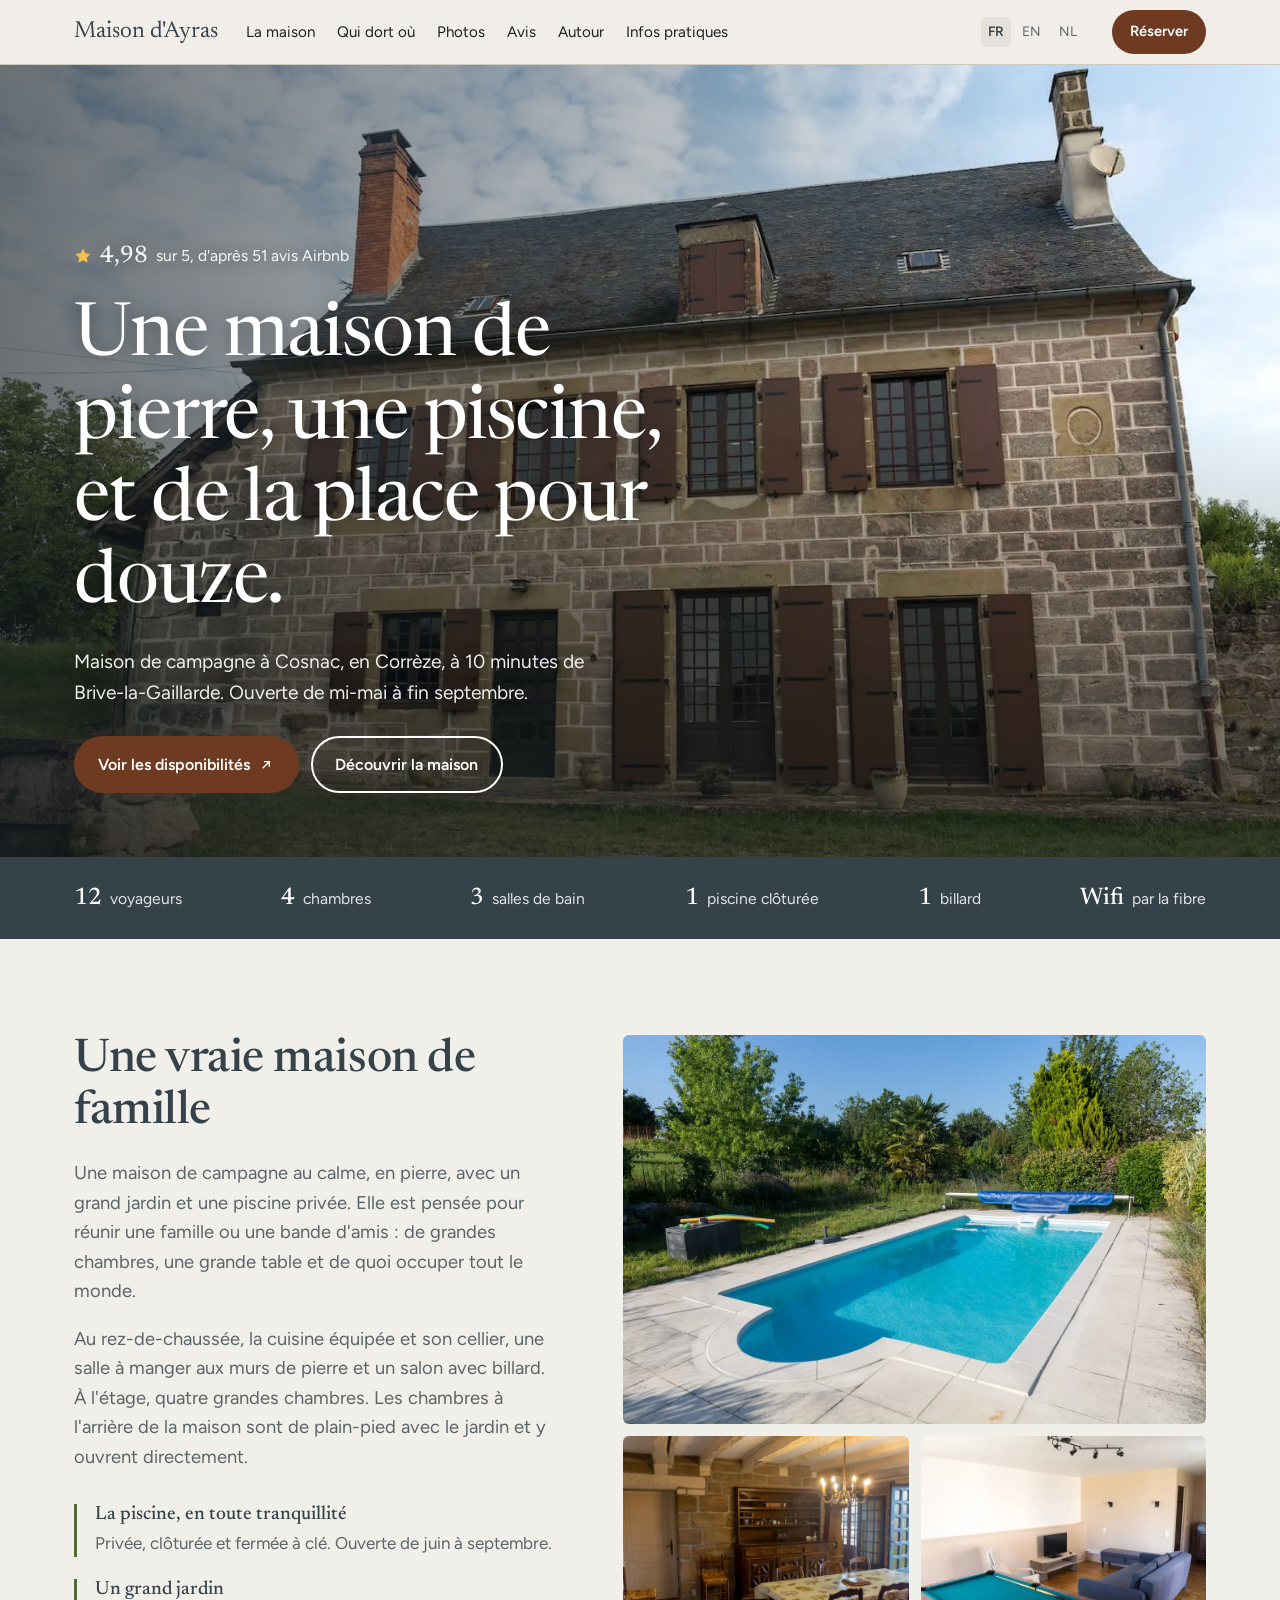
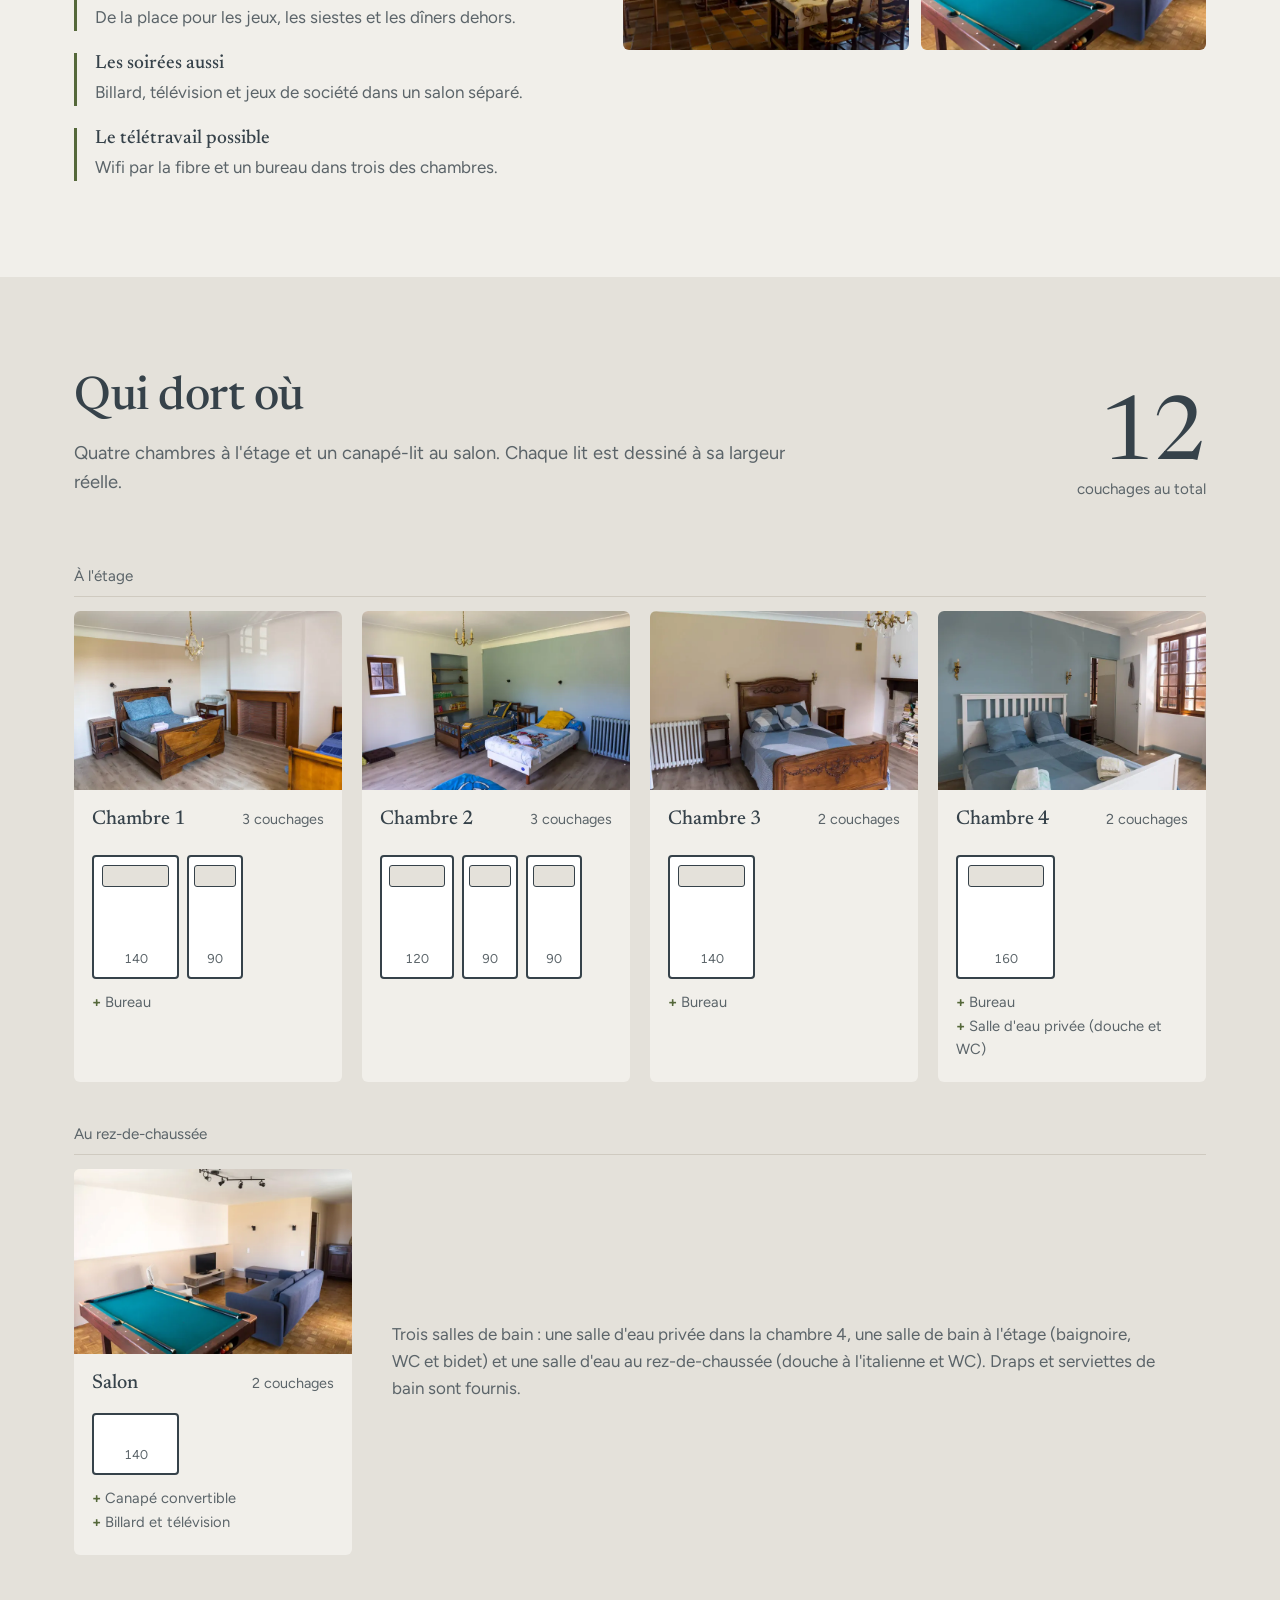
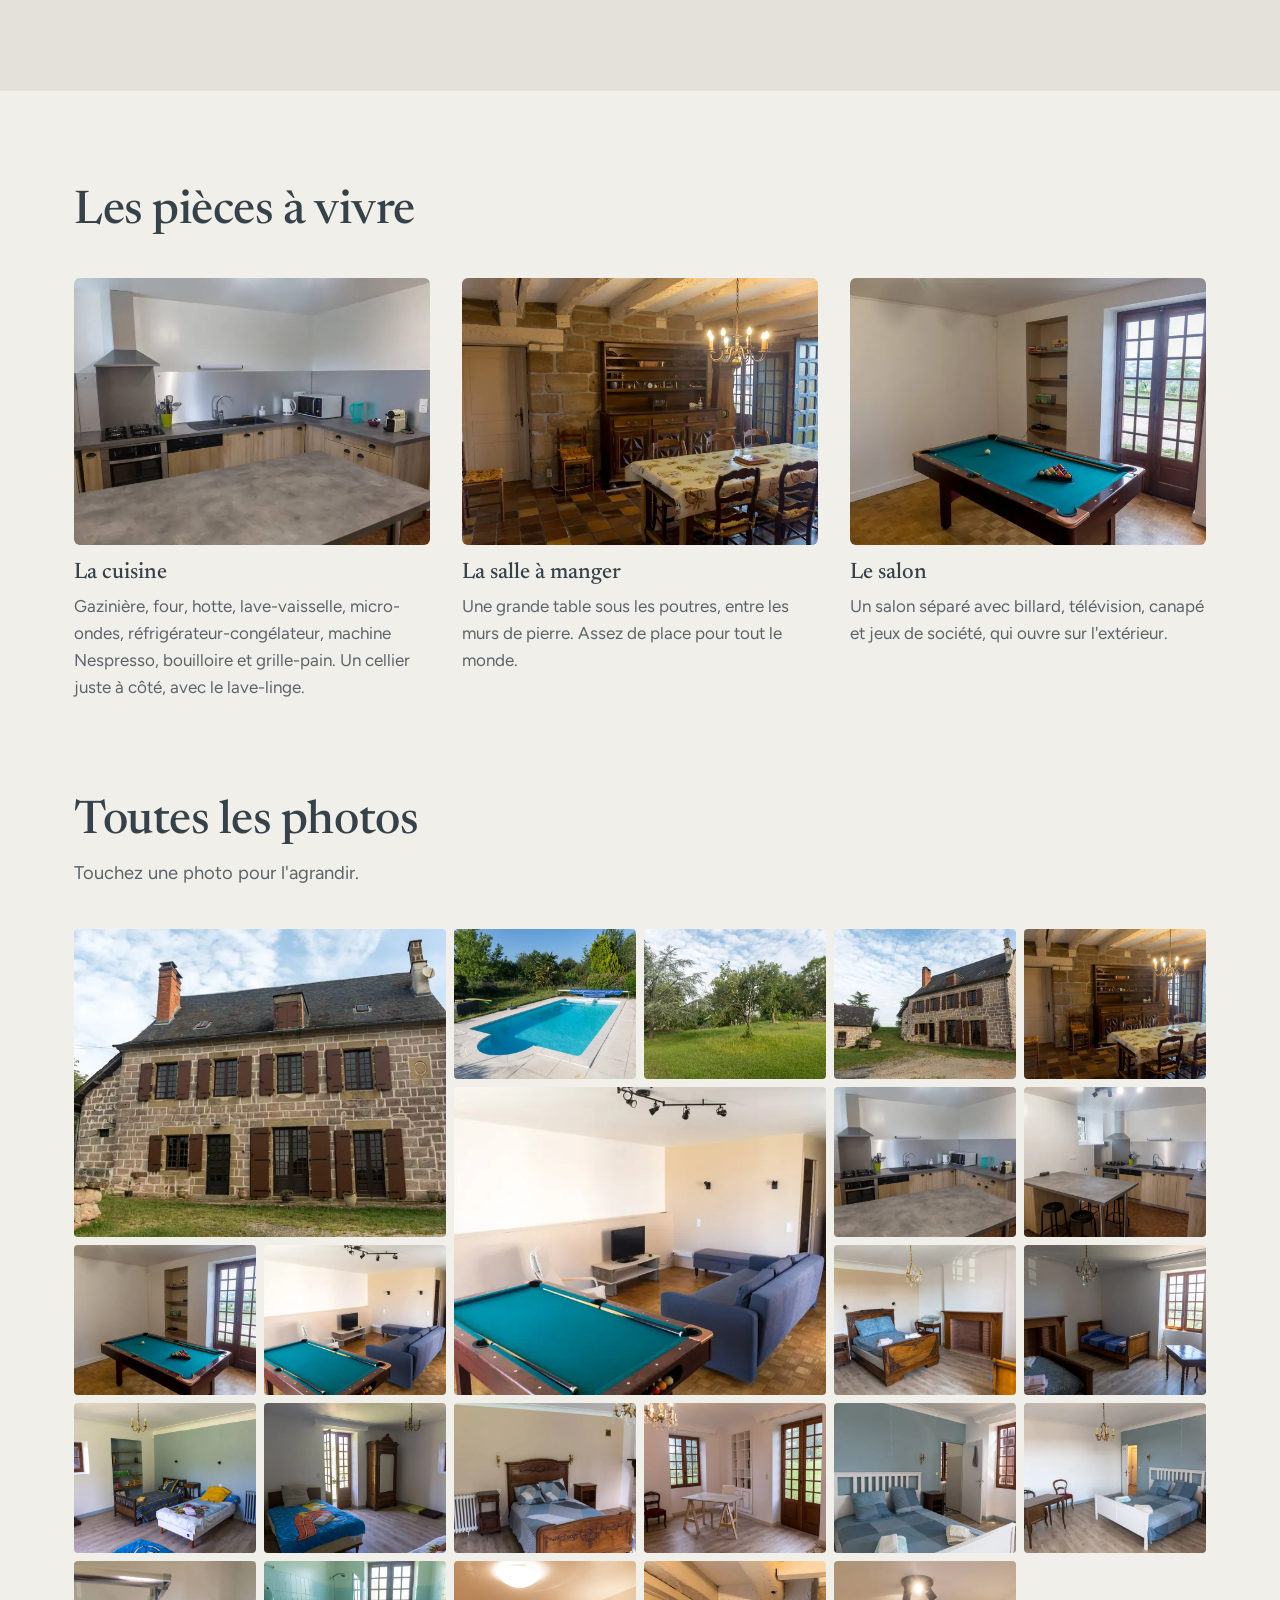
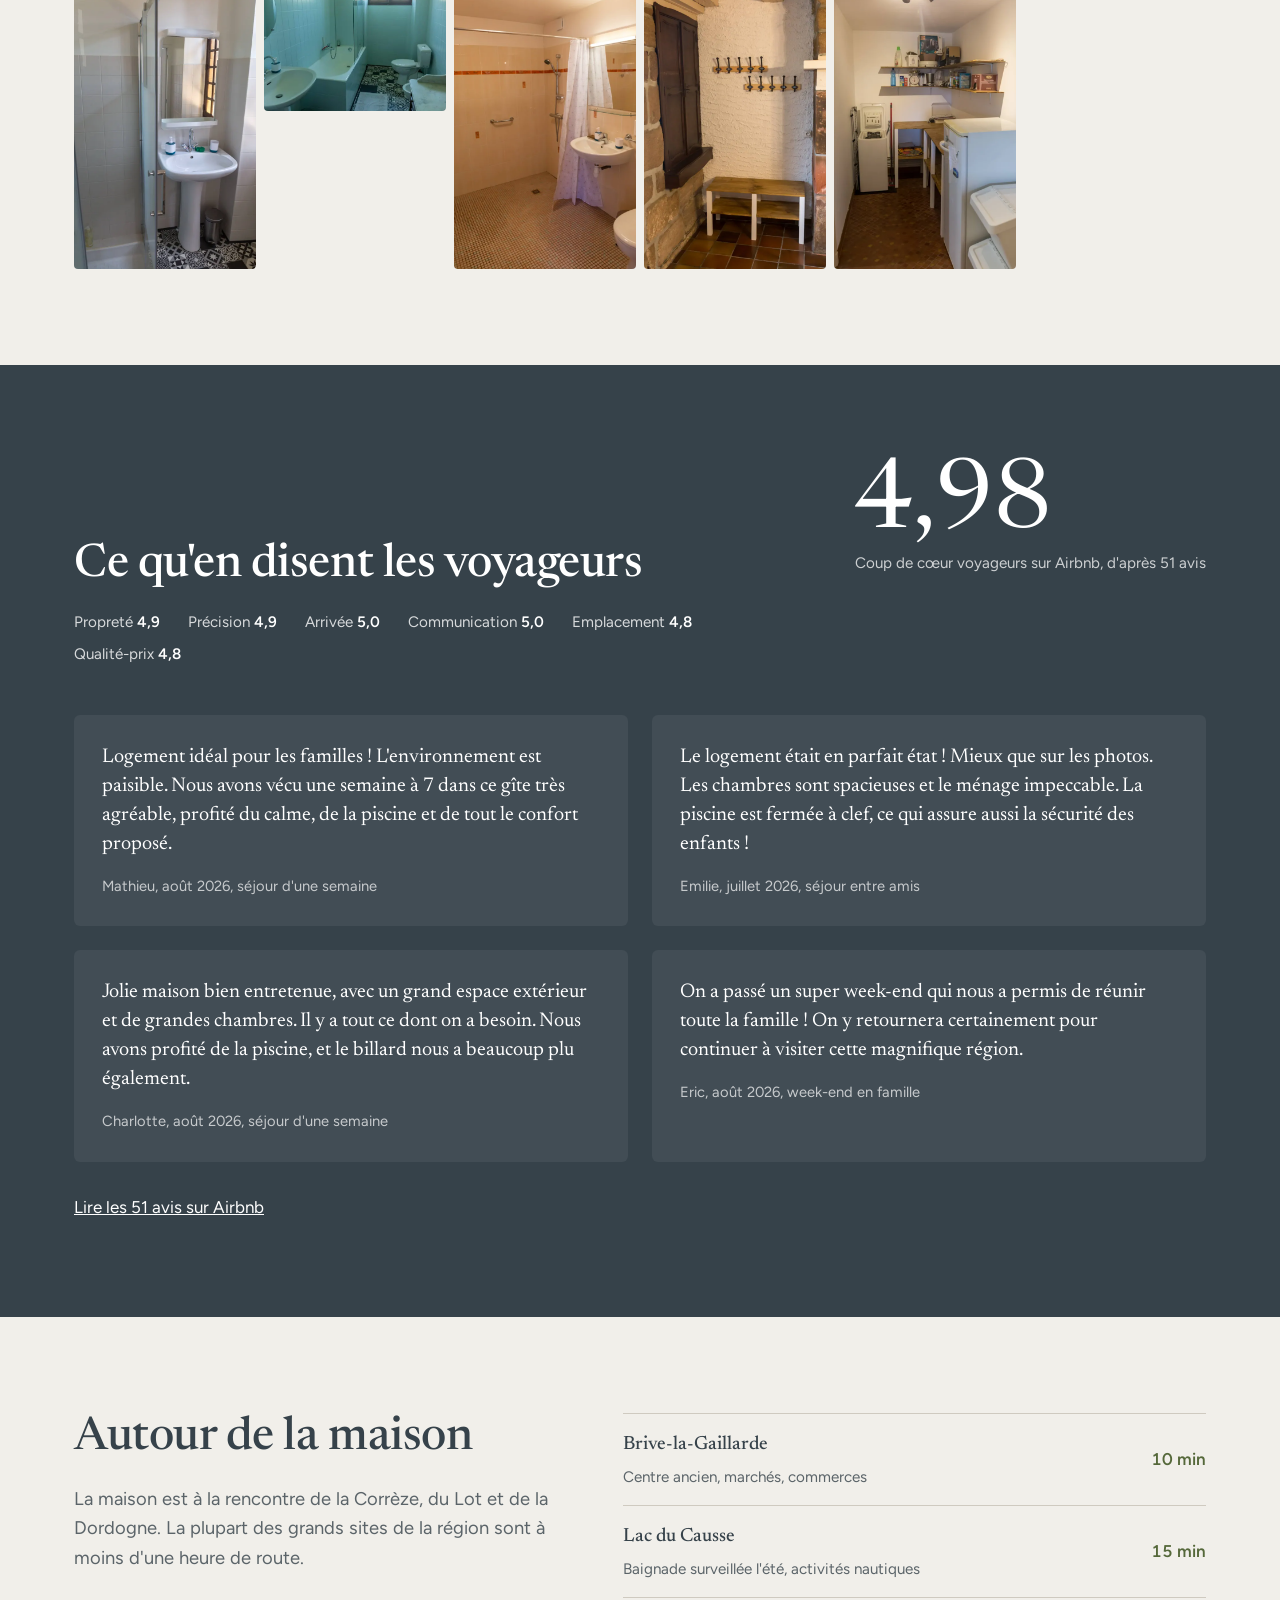
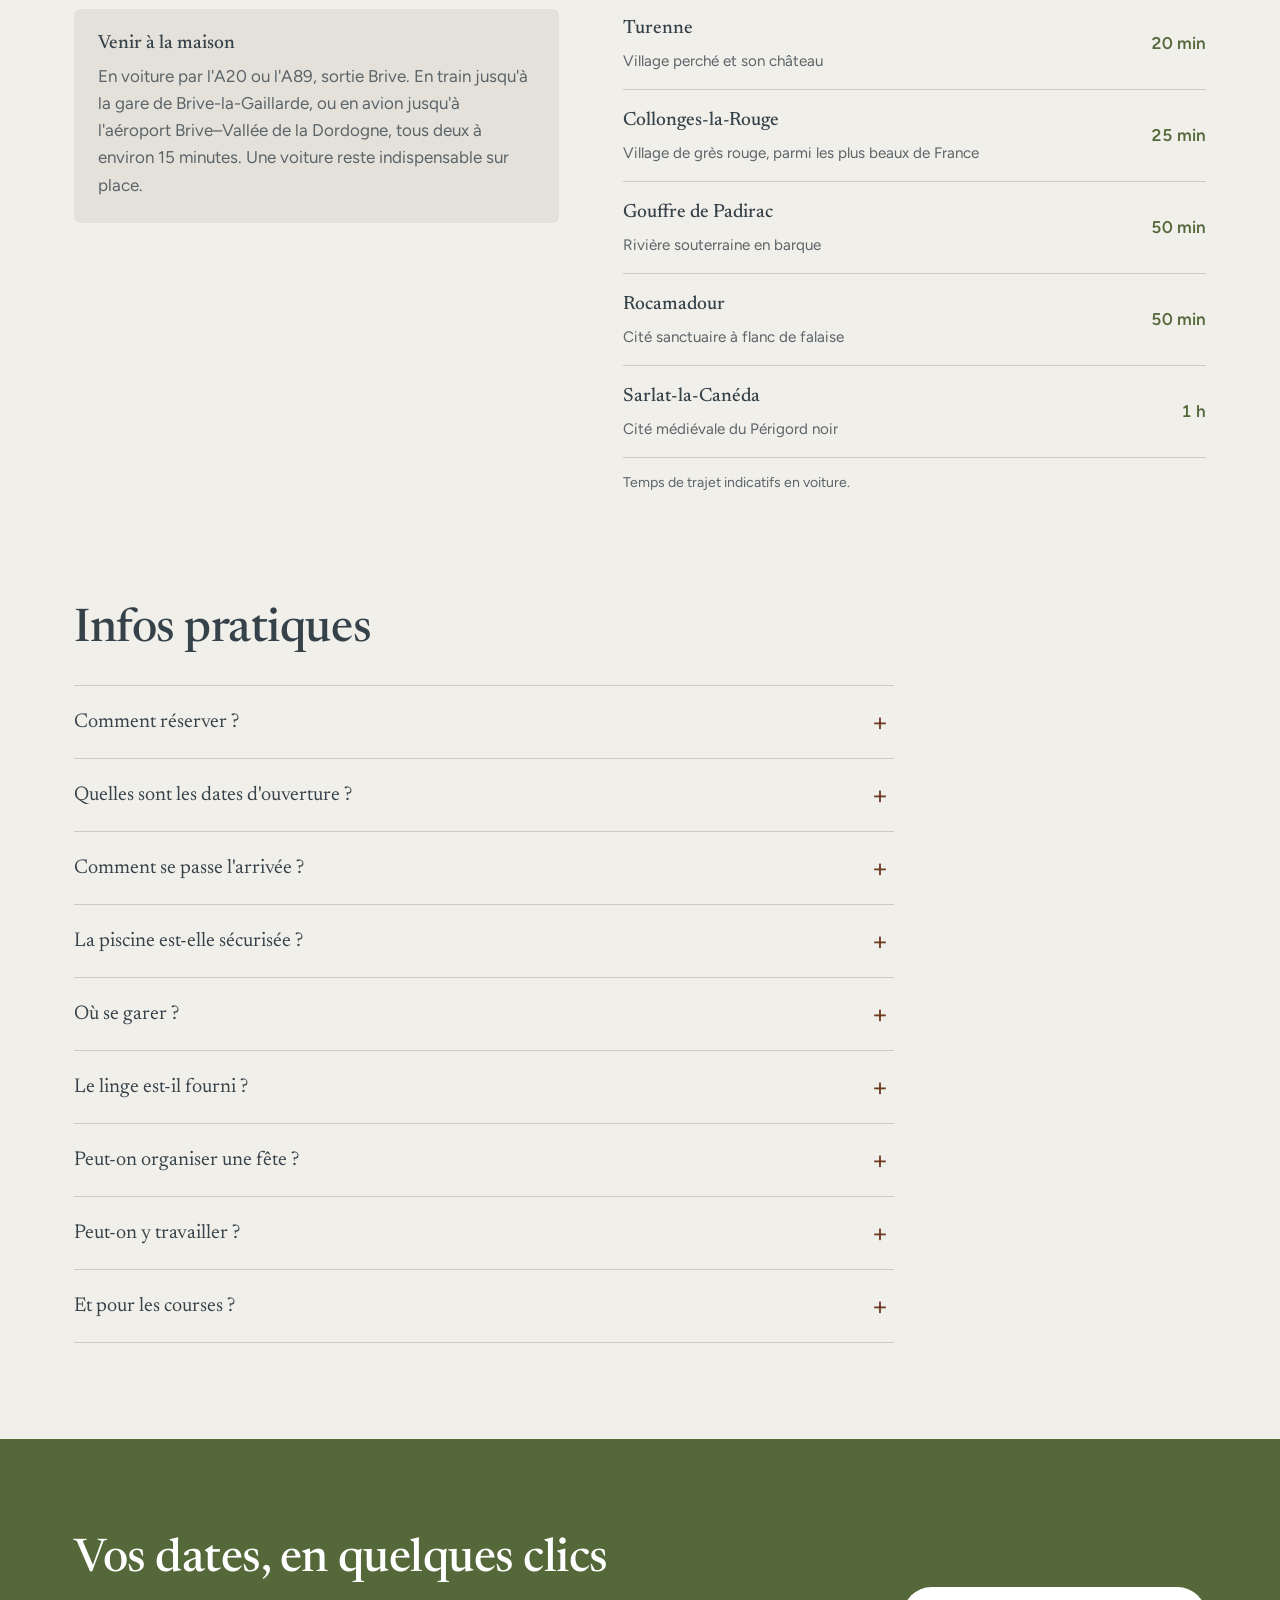
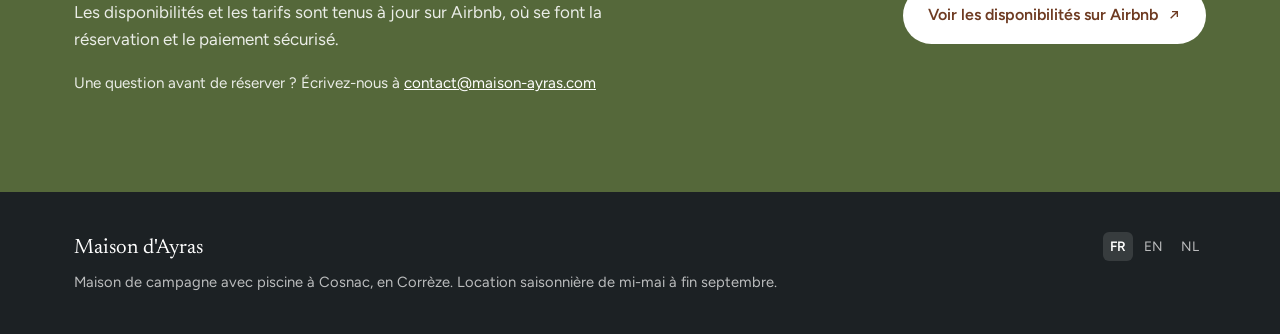
==== docs/index.html @ 105cd32a "Site vitrine Maison d'Ayras (FR/EN/NL), réservations via Airbnb Co-Authored-By: Claude Opus 5.5 <nor" ====
<!DOCTYPE html>
<html lang="fr">
<head>
<meta charset="utf-8">
<meta name="viewport" content="width=device-width,initial-scale=1">
<title>Maison d&#x27;Ayras · Maison de campagne avec piscine pour 12, près de Brive</title>
<meta name="description" content="Maison de pierre à Cosnac (Corrèze), à 10 minutes de Brive-la-Gaillarde : 4 chambres, 12 voyageurs, piscine clôturée, billard, grand jardin. Location de mi-mai à fin septembre.">
<link rel="canonical" href="https://www.maison-ayras.com/">
<link rel="alternate" hreflang="fr" href="https://www.maison-ayras.com/"><link rel="alternate" hreflang="en" href="https://www.maison-ayras.com/en/"><link rel="alternate" hreflang="nl" href="https://www.maison-ayras.com/nl/"><link rel="alternate" hreflang="x-default" href="https://www.maison-ayras.com/">
<meta property="og:type" content="website">
<meta property="og:locale" content="fr_FR">
<meta property="og:title" content="Maison d&#x27;Ayras · Maison de campagne avec piscine pour 12, près de Brive">
<meta property="og:description" content="Maison de pierre à Cosnac (Corrèze), à 10 minutes de Brive-la-Gaillarde : 4 chambres, 12 voyageurs, piscine clôturée, billard, grand jardin. Location de mi-mai à fin septembre.">
<meta property="og:image" content="https://www.maison-ayras.com/img/exterieur-1.webp">
<meta property="og:url" content="https://www.maison-ayras.com/">
<meta name="theme-color" content="#36424A">
<link rel="icon" href="data:image/svg+xml,%3Csvg xmlns='http://www.w3.org/2000/svg' viewBox='0 0 32 32'%3E%3Crect width='32' height='32' rx='6' fill='%2336424A'/%3E%3Ctext x='16' y='23' font-family='Georgia' font-size='20' fill='%23fff' text-anchor='middle'%3EA%3C/text%3E%3C/svg%3E">
<link rel="preconnect" href="https://fonts.googleapis.com"><link rel="preconnect" href="https://fonts.gstatic.com" crossorigin>
<link rel="stylesheet" href="https://fonts.googleapis.com/css2?family=Figtree:wght@400;500;600;700&family=Newsreader:opsz,wght@6..72,400;6..72,500&display=swap">
<link rel="stylesheet" href="css/style.css">
<link rel="preload" as="image" href="img/exterieur-1.webp">
<script type="application/ld+json">{"@context": "https://schema.org", "@type": "VacationRental", "name": "Maison d'Ayras", "description": "Maison de pierre à Cosnac (Corrèze), à 10 minutes de Brive-la-Gaillarde : 4 chambres, 12 voyageurs, piscine clôturée, billard, grand jardin. Location de mi-mai à fin septembre.", "url": "https://www.maison-ayras.com/", "image": "https://www.maison-ayras.com/img/exterieur-1.webp", "address": {"@type": "PostalAddress", "addressLocality": "Cosnac", "postalCode": "19360", "addressRegion": "Corrèze", "addressCountry": "FR"}, "containsPlace": {"@type": "Accommodation", "numberOfBedrooms": 4, "numberOfBathroomsTotal": 3, "occupancy": {"@type": "QuantitativeValue", "maxValue": 12}, "amenityFeature": [{"@type": "LocationFeatureSpecification", "name": "Pool", "value": true}, {"@type": "LocationFeatureSpecification", "name": "Wifi", "value": true}, {"@type": "LocationFeatureSpecification", "name": "Free parking", "value": true}, {"@type": "LocationFeatureSpecification", "name": "Garden", "value": true}]}}</script>
</head>
<body>
<header class="site-header">
  <div class="wrap">
    <a class="brand" href="#top">Maison d'Ayras</a>
    <nav class="nav" id="nav" aria-label="Menu"><a href="#maison">La maison</a><a href="#couchages">Qui dort où</a><a href="#photos">Photos</a><a href="#avis">Avis</a><a href="#autour">Autour</a><a href="#infos">Infos pratiques</a></nav>
    <div class="langs"><a href="" hreflang="fr" lang="fr" aria-current="page">FR</a><a href="en/" hreflang="en" lang="en">EN</a><a href="nl/" hreflang="nl" lang="nl">NL</a></div>
    <a class="btn btn-primary btn-small header-cta" href="https://www.airbnb.fr/rooms/51479937" rel="noopener" target="_blank">Réserver</a>
    <button class="menu-toggle" type="button" aria-controls="nav" aria-expanded="false" aria-label="Menu"><svg width="24" height="24" viewBox="0 0 24 24" fill="none" stroke="currentColor" stroke-width="2"><path d="M4 7h16M4 12h16M4 17h16"/></svg></button>
  </div>
</header>

<main id="top">
<section class="hero">
  <img src="img/exterieur-1.webp" alt="" fetchpriority="high">
  <div class="wrap">
    <p class="rating"><svg viewBox="0 0 24 24" aria-hidden="true"><path d="m12 2 3.1 6.3 6.9 1-5 4.9 1.2 6.8L12 17.8 5.8 21l1.2-6.8-5-4.9 6.9-1z"/></svg><strong>4,98</strong> sur 5, d&#x27;après 51 avis Airbnb</p>
    <h1>Une maison de pierre, une piscine, et de la place pour douze.</h1>
    <p class="hero-sub">Maison de campagne à Cosnac, en Corrèze, à 10 minutes de Brive-la-Gaillarde. Ouverte de mi-mai à fin septembre.</p>
    <div class="hero-actions">
      <a class="btn btn-primary" href="https://www.airbnb.fr/rooms/51479937" rel="noopener" target="_blank">Voir les disponibilités <svg viewBox="0 0 24 24" fill="none" stroke="currentColor" stroke-width="2" aria-hidden="true"><path d="M7 17 17 7M9 7h8v8"/></svg></a>
      <a class="btn btn-ghost" href="#maison">Découvrir la maison</a>
    </div>
  </div>
</section>

<div class="facts"><ul><li><b>12</b>voyageurs</li><li><b>4</b>chambres</li><li><b>3</b>salles de bain</li><li><b>1</b>piscine clôturée</li><li><b>1</b>billard</li><li><b>Wifi</b>par la fibre</li></ul></div>

<section class="section" id="maison">
  <div class="wrap house-grid">
    <div>
      <h2>Une vraie maison de famille</h2>
      <div class="lede" style="margin-top:20px"><p>Une maison de campagne au calme, en pierre, avec un grand jardin et une piscine privée. Elle est pensée pour réunir une famille ou une bande d&#x27;amis : de grandes chambres, une grande table et de quoi occuper tout le monde.</p><p>Au rez-de-chaussée, la cuisine équipée et son cellier, une salle à manger aux murs de pierre et un salon avec billard. À l&#x27;étage, quatre grandes chambres. Les chambres à l&#x27;arrière de la maison sont de plain-pied avec le jardin et y ouvrent directement.</p></div>
      <ul class="reasons"><li><h3>La piscine, en toute tranquillité</h3><p>Privée, clôturée et fermée à clé. Ouverte de juin à septembre.</p></li><li><h3>Un grand jardin</h3><p>De la place pour les jeux, les siestes et les dîners dehors.</p></li><li><h3>Les soirées aussi</h3><p>Billard, télévision et jeux de société dans un salon séparé.</p></li><li><h3>Le télétravail possible</h3><p>Wifi par la fibre et un bureau dans trois des chambres.</p></li></ul>
    </div>
    <div class="photos">
      <img src="img/piscine.webp" alt="La piscine clôturée et le jardin" loading="lazy" width="1600" height="1067">
      <img src="img/repas-1-s.webp" alt="La salle à manger aux murs de pierre" loading="lazy" width="720" height="480">
      <img src="img/salon-1-s.webp" alt="Le salon avec billard" loading="lazy" width="720" height="480">
    </div>
  </div>
</section>

<section class="section sleep" id="couchages">
  <div class="wrap">
    <div class="sleep-head">
      <div><h2>Qui dort où</h2><p class="lede" style="margin-top:14px">Quatre chambres à l&#x27;étage et un canapé-lit au salon. Chaque lit est dessiné à sa largeur réelle.</p></div>
      <p class="total"><span>12</span><small>couchages au total</small></p>
    </div>
    <div class="floor"><p class="floor-label">À l&#x27;étage</p><div class="rooms"><article class="room">
  <img src="img/ch1-1-s.webp" alt="Chambre 1" loading="lazy" width="720" height="480">
  <div class="room-body">
    <div class="room-title"><h3>Chambre 1</h3><span class="sleeps">3 couchages</span></div>
    <div class="beds"><div class="bed" style="width:87px" role="img" aria-label="lit 140"><span>140</span></div><div class="bed" style="width:56px" role="img" aria-label="lit 90"><span>90</span></div></div>
    <ul class='room-notes'><li>Bureau</li></ul>
  </div>
</article><article class="room">
  <img src="img/ch2-1-s.webp" alt="Chambre 2" loading="lazy" width="720" height="480">
  <div class="room-body">
    <div class="room-title"><h3>Chambre 2</h3><span class="sleeps">3 couchages</span></div>
    <div class="beds"><div class="bed" style="width:74px" role="img" aria-label="lit 120"><span>120</span></div><div class="bed" style="width:56px" role="img" aria-label="lit 90"><span>90</span></div><div class="bed" style="width:56px" role="img" aria-label="lit 90"><span>90</span></div></div>
    
  </div>
</article><article class="room">
  <img src="img/ch3-1-s.webp" alt="Chambre 3" loading="lazy" width="720" height="480">
  <div class="room-body">
    <div class="room-title"><h3>Chambre 3</h3><span class="sleeps">2 couchages</span></div>
    <div class="beds"><div class="bed" style="width:87px" role="img" aria-label="lit 140"><span>140</span></div></div>
    <ul class='room-notes'><li>Bureau</li></ul>
  </div>
</article><article class="room">
  <img src="img/ch4-1-s.webp" alt="Chambre 4" loading="lazy" width="720" height="480">
  <div class="room-body">
    <div class="room-title"><h3>Chambre 4</h3><span class="sleeps">2 couchages</span></div>
    <div class="beds"><div class="bed" style="width:99px" role="img" aria-label="lit 160"><span>160</span></div></div>
    <ul class='room-notes'><li>Bureau</li><li>Salle d&#x27;eau privée (douche et WC)</li></ul>
  </div>
</article></div></div>
    <div class="floor"><p class="floor-label">Au rez-de-chaussée</p><div class="rooms one"><article class="room">
  <img src="img/salon-1-s.webp" alt="Salon" loading="lazy" width="720" height="480">
  <div class="room-body">
    <div class="room-title"><h3>Salon</h3><span class="sleeps">2 couchages</span></div>
    <div class="beds"><div class="bed sofa" style="width:87px" role="img" aria-label="canapé 140"><span>140</span></div></div>
    <ul class='room-notes'><li>Canapé convertible</li><li>Billard et télévision</li></ul>
  </div>
</article><p class="bath-note">Trois salles de bain : une salle d&#x27;eau privée dans la chambre 4, une salle de bain à l&#x27;étage (baignoire, WC et bidet) et une salle d&#x27;eau au rez-de-chaussée (douche à l&#x27;italienne et WC). Draps et serviettes de bain sont fournis.</p></div></div>
  </div>
</section>

<section class="section">
  <div class="wrap">
    <h2>Les pièces à vivre</h2>
    <div class="living"><figure><img src="img/cuisine-1-s.webp" alt="La cuisine" loading="lazy" width="720" height="480"><h3>La cuisine</h3><p>Gazinière, four, hotte, lave-vaisselle, micro-ondes, réfrigérateur-congélateur, machine Nespresso, bouilloire et grille-pain. Un cellier juste à côté, avec le lave-linge.</p></figure><figure><img src="img/repas-1-s.webp" alt="La salle à manger" loading="lazy" width="720" height="480"><h3>La salle à manger</h3><p>Une grande table sous les poutres, entre les murs de pierre. Assez de place pour tout le monde.</p></figure><figure><img src="img/salon-2-s.webp" alt="Le salon" loading="lazy" width="720" height="480"><h3>Le salon</h3><p>Un salon séparé avec billard, télévision, canapé et jeux de société, qui ouvre sur l&#x27;extérieur.</p></figure></div>
  </div>
</section>

<section class="section" id="photos" style="padding-top:0">
  <div class="wrap">
    <h2>Toutes les photos</h2>
    <p class="lede" style="margin-top:10px">Touchez une photo pour l&#x27;agrandir.</p>
    <div class="gallery"><button type="button" class="wide" data-full="img/exterieur-1.webp" data-caption="La maison, côté cour"><img src="img/exterieur-1-s.webp" alt="La maison, côté cour" loading="lazy"></button><button type="button" class="" data-full="img/piscine.webp" data-caption="La piscine clôturée"><img src="img/piscine-s.webp" alt="La piscine clôturée" loading="lazy"></button><button type="button" class="" data-full="img/jardin.webp" data-caption="Le jardin"><img src="img/jardin-s.webp" alt="Le jardin" loading="lazy"></button><button type="button" class="" data-full="img/exterieur-2.webp" data-caption="La maison et la cour"><img src="img/exterieur-2-s.webp" alt="La maison et la cour" loading="lazy"></button><button type="button" class="" data-full="img/repas-1.webp" data-caption="La salle à manger"><img src="img/repas-1-s.webp" alt="La salle à manger" loading="lazy"></button><button type="button" class="wide" data-full="img/salon-1.webp" data-caption="Le salon et le billard"><img src="img/salon-1-s.webp" alt="Le salon et le billard" loading="lazy"></button><button type="button" class="" data-full="img/cuisine-1.webp" data-caption="La cuisine"><img src="img/cuisine-1-s.webp" alt="La cuisine" loading="lazy"></button><button type="button" class="" data-full="img/cuisine-2.webp" data-caption="La cuisine"><img src="img/cuisine-2-s.webp" alt="La cuisine" loading="lazy"></button><button type="button" class="" data-full="img/salon-2.webp" data-caption="Le salon"><img src="img/salon-2-s.webp" alt="Le salon" loading="lazy"></button><button type="button" class="" data-full="img/extra-1.webp" data-caption="Le salon"><img src="img/extra-1-s.webp" alt="Le salon" loading="lazy"></button><button type="button" class="" data-full="img/ch1-1.webp" data-caption="Chambre 1"><img src="img/ch1-1-s.webp" alt="Chambre 1" loading="lazy"></button><button type="button" class="" data-full="img/ch1-2.webp" data-caption="Chambre 1"><img src="img/ch1-2-s.webp" alt="Chambre 1" loading="lazy"></button><button type="button" class="" data-full="img/ch2-1.webp" data-caption="Chambre 2"><img src="img/ch2-1-s.webp" alt="Chambre 2" loading="lazy"></button><button type="button" class="" data-full="img/ch2-2.webp" data-caption="Chambre 2"><img src="img/ch2-2-s.webp" alt="Chambre 2" loading="lazy"></button><button type="button" class="" data-full="img/ch3-1.webp" data-caption="Chambre 3"><img src="img/ch3-1-s.webp" alt="Chambre 3" loading="lazy"></button><button type="button" class="" data-full="img/ch3-2.webp" data-caption="Chambre 3"><img src="img/ch3-2-s.webp" alt="Chambre 3" loading="lazy"></button><button type="button" class="" data-full="img/ch4-1.webp" data-caption="Chambre 4"><img src="img/ch4-1-s.webp" alt="Chambre 4" loading="lazy"></button><button type="button" class="" data-full="img/ch4-2.webp" data-caption="Chambre 4"><img src="img/ch4-2-s.webp" alt="Chambre 4" loading="lazy"></button><button type="button" class="tall" data-full="img/sdb-ch4.webp" data-caption="Salle d&#x27;eau de la chambre 4"><img src="img/sdb-ch4-s.webp" alt="Salle d&#x27;eau de la chambre 4" loading="lazy"></button><button type="button" class="" data-full="img/sdb-etage.webp" data-caption="Salle de bain de l&#x27;étage"><img src="img/sdb-etage-s.webp" alt="Salle de bain de l&#x27;étage" loading="lazy"></button><button type="button" class="tall" data-full="img/sdb-rdc.webp" data-caption="Salle d&#x27;eau du rez-de-chaussée"><img src="img/sdb-rdc-s.webp" alt="Salle d&#x27;eau du rez-de-chaussée" loading="lazy"></button><button type="button" class="tall" data-full="img/repas-2.webp" data-caption="L&#x27;entrée"><img src="img/repas-2-s.webp" alt="L&#x27;entrée" loading="lazy"></button><button type="button" class="tall" data-full="img/cellier.webp" data-caption="Le cellier"><img src="img/cellier-s.webp" alt="Le cellier" loading="lazy"></button></div>
  </div>
</section>

<section class="section reviews" id="avis">
  <div class="wrap">
    <div class="reviews-head">
      <div><h2>Ce qu&#x27;en disent les voyageurs</h2><ul class="scores"><li>Propreté <b>4,9</b></li><li>Précision <b>4,9</b></li><li>Arrivée <b>5,0</b></li><li>Communication <b>5,0</b></li><li>Emplacement <b>4,8</b></li><li>Qualité-prix <b>4,8</b></li></ul></div>
      <p class="score">4,98<small>Coup de cœur voyageurs sur Airbnb, d&#x27;après 51 avis</small></p>
    </div>
    <div class="quotes"><blockquote><p>Logement idéal pour les familles ! L&#x27;environnement est paisible. Nous avons vécu une semaine à 7 dans ce gîte très agréable, profité du calme, de la piscine et de tout le confort proposé.</p><footer>Mathieu, août 2026, séjour d&#x27;une semaine</footer></blockquote><blockquote><p>Le logement était en parfait état ! Mieux que sur les photos. Les chambres sont spacieuses et le ménage impeccable. La piscine est fermée à clef, ce qui assure aussi la sécurité des enfants !</p><footer>Emilie, juillet 2026, séjour entre amis</footer></blockquote><blockquote><p>Jolie maison bien entretenue, avec un grand espace extérieur et de grandes chambres. Il y a tout ce dont on a besoin. Nous avons profité de la piscine, et le billard nous a beaucoup plu également.</p><footer>Charlotte, août 2026, séjour d&#x27;une semaine</footer></blockquote><blockquote><p>On a passé un super week-end qui nous a permis de réunir toute la famille ! On y retournera certainement pour continuer à visiter cette magnifique région.</p><footer>Eric, août 2026, week-end en famille</footer></blockquote></div>
    <div class="more"><a href="https://www.airbnb.fr/rooms/51479937#reviews" rel="noopener" target="_blank">Lire les 51 avis sur Airbnb</a></div>
  </div>
</section>

<section class="section" id="autour">
  <div class="wrap around-grid">
    <div>
      <h2>Autour de la maison</h2>
      <p class="lede" style="margin-top:20px">La maison est à la rencontre de la Corrèze, du Lot et de la Dordogne. La plupart des grands sites de la région sont à moins d&#x27;une heure de route.</p>
      <div class="getting"><h3>Venir à la maison</h3><p>En voiture par l&#x27;A20 ou l&#x27;A89, sortie Brive. En train jusqu&#x27;à la gare de Brive-la-Gaillarde, ou en avion jusqu&#x27;à l&#x27;aéroport Brive–Vallée de la Dordogne, tous deux à environ 15 minutes. Une voiture reste indispensable sur place.</p></div>
    </div>
    <div><ul class="places"><li><b>Brive-la-Gaillarde</b><span>Centre ancien, marchés, commerces</span><time>10 min</time></li><li><b>Lac du Causse</b><span>Baignade surveillée l&#x27;été, activités nautiques</span><time>15 min</time></li><li><b>Turenne</b><span>Village perché et son château</span><time>20 min</time></li><li><b>Collonges-la-Rouge</b><span>Village de grès rouge, parmi les plus beaux de France</span><time>25 min</time></li><li><b>Gouffre de Padirac</b><span>Rivière souterraine en barque</span><time>50 min</time></li><li><b>Rocamadour</b><span>Cité sanctuaire à flanc de falaise</span><time>50 min</time></li><li><b>Sarlat-la-Canéda</b><span>Cité médiévale du Périgord noir</span><time>1 h</time></li></ul><p class="note">Temps de trajet indicatifs en voiture.</p></div>
  </div>
</section>

<section class="section" id="infos" style="padding-top:0">
  <div class="wrap">
    <h2 style="margin-bottom:28px">Infos pratiques</h2>
    <div class="faq"><details><summary>Comment réserver ?</summary><p>Les réservations, le paiement et les conditions d&#x27;annulation passent par Airbnb. Le bouton « Voir les disponibilités » vous y emmène directement, avec les tarifs à jour pour vos dates.</p></details><details><summary>Quelles sont les dates d&#x27;ouverture ?</summary><p>La maison se loue de mi-mai à fin septembre.</p></details><details><summary>Comment se passe l&#x27;arrivée ?</summary><p>Arrivée à partir de 17 h, en autonomie grâce à une boîte à clés sécurisée : vous arrivez à l&#x27;heure qui vous convient. Départ avant 10 h.</p></details><details><summary>La piscine est-elle sécurisée ?</summary><p>Oui. Elle est privée, entourée d&#x27;une clôture et fermée à clé. Elle est ouverte de juin à septembre : pour un séjour en mai, elle n&#x27;est pas encore en service.</p></details><details><summary>Où se garer ?</summary><p>Dans la grande cour devant la maison, où plusieurs voitures tiennent sans difficulté.</p></details><details><summary>Le linge est-il fourni ?</summary><p>Oui, les draps et les serviettes de bain sont inclus.</p></details><details><summary>Peut-on organiser une fête ?</summary><p>La maison accueille les séjours en famille ou entre amis, mais les soirées et les fêtes ne sont pas autorisées.</p></details><details><summary>Peut-on y travailler ?</summary><p>Oui : le wifi passe par la fibre, et trois chambres ont un bureau.</p></details><details><summary>Et pour les courses ?</summary><p>Les supermarchés de Brive sont à une dizaine de minutes en voiture.</p></details></div>
  </div>
</section>

<section class="section book">
  <div class="wrap">
    <div>
      <h2>Vos dates, en quelques clics</h2>
      <p>Les disponibilités et les tarifs sont tenus à jour sur Airbnb, où se font la réservation et le paiement sécurisé.</p>
      <p class="contact">Une question avant de réserver ? Écrivez-nous à <a href="mailto:contact@maison-ayras.com">contact@maison-ayras.com</a></p>
    </div>
    <a class="btn btn-primary" href="https://www.airbnb.fr/rooms/51479937" rel="noopener" target="_blank">Voir les disponibilités sur Airbnb <svg viewBox="0 0 24 24" fill="none" stroke="currentColor" stroke-width="2" aria-hidden="true"><path d="M7 17 17 7M9 7h8v8"/></svg></a>
  </div>
</section>
</main>

<footer class="site-footer">
  <div class="wrap">
    <div><span class="brand">Maison d'Ayras</span>Maison de campagne avec piscine à Cosnac, en Corrèze. Location saisonnière de mi-mai à fin septembre.</div>
    <div class="langs"><a href="" hreflang="fr" lang="fr" aria-current="page">FR</a><a href="en/" hreflang="en" lang="en">EN</a><a href="nl/" hreflang="nl" lang="nl">NL</a></div>
  </div>
</footer>

<div class="mobile-cta"><a class="btn btn-primary" href="https://www.airbnb.fr/rooms/51479937" rel="noopener" target="_blank">Voir les disponibilités <svg viewBox="0 0 24 24" fill="none" stroke="currentColor" stroke-width="2" aria-hidden="true"><path d="M7 17 17 7M9 7h8v8"/></svg></a></div>

<dialog class="lightbox" aria-label="Toutes les photos">
  <figure><img src="" alt=""><figcaption></figcaption></figure>
  <button type="button" class="lb-btn lb-close" aria-label="Fermer">&times;</button>
  <button type="button" class="lb-btn lb-prev" aria-label="Photo précédente">&#8249;</button>
  <button type="button" class="lb-btn lb-next" aria-label="Photo suivante">&#8250;</button>
</dialog>
<script src="js/main.js" defer></script>
</body>
</html>
---- docs/css/style.css ----
:root{
  --ardoise:#36424A;
  --volet:#6E3B22;
  --volet-dark:#58301B;
  --pierre:#E4E1DA;
  --pierre-light:#F1EFEA;
  --pre:#55683A;
  --piscine:#2E8FB0;
  --encre:#1C2124;
  --muted:#5B6469;
  --line:#CFCAC0;
  --serif:"Newsreader",Georgia,serif;
  --sans:"Figtree",system-ui,-apple-system,"Segoe UI",sans-serif;
  --wrap:1180px;
}
*{box-sizing:border-box}
html{scroll-behavior:smooth;scroll-padding-top:72px}
@media (prefers-reduced-motion:reduce){html{scroll-behavior:auto}*{transition:none!important;animation:none!important}}
body{margin:0;font-family:var(--sans);font-size:17px;line-height:1.6;color:var(--encre);background:var(--pierre-light);-webkit-font-smoothing:antialiased}
img{display:block;max-width:100%;height:auto}
a{color:var(--volet)}
a:focus-visible,button:focus-visible,summary:focus-visible{outline:3px solid var(--piscine);outline-offset:3px;border-radius:4px}
h1,h2,h3{font-family:var(--serif);font-weight:500;line-height:1.12;margin:0;color:var(--ardoise)}
h2{font-size:clamp(2rem,4vw,2.9rem);letter-spacing:-.01em}
h3{font-size:1.4rem}
p{margin:0 0 1em}
.wrap{max-width:var(--wrap);margin:0 auto;padding:0 24px}
.section{padding:96px 0}
.lede{font-size:1.15rem;color:var(--muted);max-width:60ch}

/* Buttons */
.btn{display:inline-flex;align-items:center;gap:.5em;padding:.85em 1.4em;border-radius:999px;font-weight:600;font-size:1rem;text-decoration:none;border:2px solid transparent;cursor:pointer;transition:background .15s,color .15s}
.btn-primary{background:var(--volet);color:#fff}
.btn-primary:hover{background:var(--volet-dark)}
.btn-ghost{border-color:currentColor;color:#fff}
.btn-ghost:hover{background:rgba(255,255,255,.12)}
.btn-small{padding:.55em 1.1em;font-size:.92rem}
.btn svg{width:1em;height:1em}

/* Header */
.site-header{position:sticky;top:0;z-index:20;background:rgba(241,239,234,.94);backdrop-filter:blur(8px);border-bottom:1px solid var(--line)}
.site-header .wrap{display:flex;align-items:center;gap:28px;height:64px}
.brand{font-family:var(--serif);font-size:1.45rem;color:var(--ardoise);text-decoration:none;white-space:nowrap}
.nav{display:flex;gap:22px;margin-right:auto}
.nav a{color:var(--encre);text-decoration:none;font-size:.95rem}
.nav a:hover{color:var(--volet)}
.langs{display:flex;gap:4px}
.langs a{font-size:.85rem;text-decoration:none;color:var(--muted);padding:4px 7px;border-radius:6px}
.langs a[aria-current]{color:var(--ardoise);background:var(--pierre);font-weight:600}
.menu-toggle{display:none;background:none;border:0;padding:8px;margin-left:auto;cursor:pointer;color:var(--ardoise)}
@media (max-width:980px){
  .nav{display:none;position:absolute;top:64px;left:0;right:0;background:var(--pierre-light);flex-direction:column;gap:0;padding:8px 24px 16px;border-bottom:1px solid var(--line)}
  .nav.open{display:flex}
  .nav a{padding:12px 0;border-bottom:1px solid var(--line)}
  .menu-toggle{display:block}
  .header-cta{display:none}
}

/* Hero */
.hero{position:relative;min-height:min(88vh,820px);display:flex;align-items:flex-end;color:#fff;overflow:hidden}
.hero img{position:absolute;inset:0;width:100%;height:100%;object-fit:cover;object-position:center 40%}
.hero::after{content:"";position:absolute;inset:0;background:linear-gradient(90deg,rgba(20,26,30,.62) 0%,rgba(20,26,30,.25) 55%,rgba(20,26,30,0) 80%),linear-gradient(180deg,rgba(20,26,30,0) 45%,rgba(20,26,30,.6) 100%)}
.hero h1,.hero-sub,.rating{text-shadow:0 1px 18px rgba(0,0,0,.35)}
.hero .wrap{position:relative;z-index:1;padding-bottom:64px;width:100%}
.hero h1{color:#fff;font-size:clamp(2.4rem,6vw,4.6rem);max-width:15ch;letter-spacing:-.015em;font-weight:400}
.hero-sub{font-size:1.2rem;max-width:46ch;margin:20px 0 28px;color:rgba(255,255,255,.92)}
.hero-actions{display:flex;flex-wrap:wrap;gap:12px;align-items:center}
.rating{display:inline-flex;align-items:center;gap:8px;margin-bottom:22px;font-size:.98rem;color:rgba(255,255,255,.95)}
.rating strong{font-family:var(--serif);font-size:1.5rem;font-weight:500}
.rating svg{width:18px;height:18px;fill:#F2C14E}

/* Facts */
.facts{background:var(--ardoise);color:#fff}
.facts ul{list-style:none;margin:0;padding:22px 24px;display:flex;flex-wrap:wrap;justify-content:space-between;gap:14px 28px;max-width:var(--wrap);margin:0 auto}
.facts li{display:flex;align-items:baseline;gap:8px;font-size:.98rem;color:rgba(255,255,255,.85)}
.facts b{font-family:var(--serif);font-weight:500;font-size:1.5rem;color:#fff}

/* House */
.house-grid{display:grid;grid-template-columns:5fr 6fr;gap:64px;align-items:start}
.house-grid .photos{display:grid;grid-template-columns:1fr 1fr;gap:12px}
.house-grid .photos img{border-radius:6px;aspect-ratio:4/3;object-fit:cover;width:100%}
.house-grid .photos img:first-child{grid-column:1/-1;aspect-ratio:3/2}
.reasons{list-style:none;padding:0;margin:32px 0 0;display:grid;gap:22px}
.reasons li{padding-left:18px;border-left:3px solid var(--pre)}
.reasons h3{font-size:1.2rem;margin-bottom:4px}
.reasons p{margin:0;color:var(--muted)}
@media (max-width:860px){.house-grid{grid-template-columns:1fr;gap:40px}}

/* Sleeping plan */
.sleep{background:var(--pierre)}
.sleep-head{display:flex;justify-content:space-between;align-items:end;gap:32px;flex-wrap:wrap;margin-bottom:48px}
.total{font-family:var(--serif);color:var(--ardoise);text-align:right;line-height:1}
.total span{display:block;font-size:5.5rem}
.total small{font-family:var(--sans);font-size:.95rem;color:var(--muted)}
.floor{margin-bottom:40px}
.floor-label{font-size:.95rem;color:var(--muted);margin:0 0 14px;padding-bottom:8px;border-bottom:1px solid var(--line)}
.rooms{display:grid;grid-template-columns:repeat(4,1fr);gap:20px}
.rooms.one{grid-template-columns:1fr 3fr;align-items:center}
.rooms.one .bath-note{margin:0 0 0 20px}
.room{background:var(--pierre-light);border-radius:6px;overflow:hidden;display:flex;flex-direction:column}
.room>img{aspect-ratio:3/2;object-fit:cover;width:100%}
.room-body{padding:18px 18px 20px;display:flex;flex-direction:column;gap:12px;flex:1}
.room-title{display:flex;justify-content:space-between;align-items:baseline}
.room-title h3{font-size:1.25rem}
.sleeps{font-size:.9rem;color:var(--muted);white-space:nowrap}
.beds{display:flex;align-items:flex-end;gap:8px;min-height:136px;padding:6px 0 0}
.bed{position:relative;height:124px;border:2px solid var(--ardoise);border-radius:4px;background:#fff;flex:none}
.bed::before{content:"";position:absolute;left:10%;right:10%;top:8px;height:20px;border-radius:3px;background:var(--pierre);border:1.5px solid var(--ardoise)}
.bed span{position:absolute;bottom:8px;left:0;right:0;text-align:center;font-size:.8rem;color:var(--muted);font-variant-numeric:tabular-nums}
.bed.sofa{height:62px}
.bed.sofa::before{display:none}
.scale-note{font-size:.88rem;color:var(--muted);margin:-28px 0 32px}
.room-notes{list-style:none;padding:0;margin:0;font-size:.92rem;color:var(--muted)}
.room-notes li::before{content:"+ ";color:var(--pre);font-weight:700}
.bath-note{margin-top:8px;color:var(--muted);max-width:70ch}
@media (max-width:1040px){.rooms{grid-template-columns:repeat(2,1fr)}.rooms.one{grid-template-columns:1fr 1fr}}
@media (max-width:640px){.rooms.one{grid-template-columns:1fr}.rooms.one .bath-note{margin:4px 0 0}}
@media (max-width:560px){.rooms,.rooms.one{grid-template-columns:1fr}.total span{font-size:4rem}.total{text-align:left}}

/* Living */
.living{display:grid;grid-template-columns:repeat(3,1fr);gap:32px;margin-top:40px}
.living figure{margin:0}
.living img{border-radius:6px;aspect-ratio:4/3;object-fit:cover;width:100%;margin-bottom:16px}
.living h3{margin-bottom:6px}
.living p{color:var(--muted);margin:0}
@media (max-width:860px){.living{grid-template-columns:1fr}}

/* Gallery */
.gallery{display:grid;grid-auto-flow:dense;grid-template-columns:repeat(6,1fr);grid-auto-rows:150px;gap:8px;margin-top:40px}
.gallery button{padding:0;border:0;background:none;cursor:zoom-in;border-radius:4px;overflow:hidden}
.gallery img{width:100%;height:100%;object-fit:cover;transition:transform .3s}
.gallery button:hover img{transform:scale(1.03)}
.gallery .wide{grid-column:span 2;grid-row:span 2}
.gallery .tall{grid-row:span 2}
@media (max-width:860px){.gallery{grid-template-columns:repeat(3,1fr);grid-auto-rows:120px}}
@media (max-width:520px){.gallery{grid-template-columns:repeat(2,1fr)}.gallery .wide{grid-column:span 2}}
.lightbox{border:0;padding:0;background:rgba(15,19,21,.94);max-width:100vw;max-height:100vh;width:100vw;height:100vh;color:#fff}
.lightbox::backdrop{background:rgba(15,19,21,.94)}
.lightbox figure{margin:0;height:100%;display:flex;flex-direction:column;align-items:center;justify-content:center;padding:56px 72px 24px}
.lightbox img{max-height:calc(100vh - 130px);max-width:100%;object-fit:contain}
.lightbox figcaption{margin-top:14px;font-size:.95rem;color:rgba(255,255,255,.8);text-align:center}
.lb-btn{position:absolute;background:rgba(255,255,255,.12);border:0;color:#fff;width:48px;height:48px;border-radius:50%;font-size:1.5rem;cursor:pointer;display:grid;place-items:center}
.lb-btn:hover{background:rgba(255,255,255,.25)}
.lb-close{top:14px;right:14px}
.lb-prev{left:14px;top:50%;transform:translateY(-50%)}
.lb-next{right:14px;top:50%;transform:translateY(-50%)}
@media (max-width:600px){.lightbox figure{padding:64px 12px 24px}.lb-prev,.lb-next{top:auto;bottom:18px;transform:none}}

/* Reviews */
.reviews{background:var(--ardoise);color:#fff}
.reviews h2{color:#fff}
.reviews-head{display:grid;grid-template-columns:1fr auto;gap:40px;align-items:end;margin-bottom:48px}
.score{font-family:var(--serif);font-size:6rem;line-height:.9}
.score small{display:block;font-family:var(--sans);font-size:.95rem;color:rgba(255,255,255,.75);margin-top:10px}
.scores{display:flex;flex-wrap:wrap;gap:8px 28px;margin:18px 0 0;padding:0;list-style:none;font-size:.95rem;color:rgba(255,255,255,.8)}
.scores b{color:#fff;font-weight:600}
.quotes{display:grid;grid-template-columns:repeat(2,1fr);gap:24px}
.quotes blockquote{margin:0;padding:28px;background:rgba(255,255,255,.06);border-radius:6px}
.quotes p{font-family:var(--serif);font-size:1.25rem;line-height:1.45;margin:0 0 16px}
.quotes footer{font-size:.92rem;color:rgba(255,255,255,.7)}
.reviews .more{margin-top:32px;display:flex;gap:16px;align-items:center;flex-wrap:wrap}
.reviews .more a{color:#fff}
.translated{font-size:.85rem;color:rgba(255,255,255,.6)}
@media (max-width:760px){.quotes{grid-template-columns:1fr}.reviews-head{grid-template-columns:1fr}}

/* Around */
.around-grid{display:grid;grid-template-columns:5fr 6fr;gap:64px}
.places{list-style:none;padding:0;margin:0}
.places li{display:grid;grid-template-columns:1fr auto;gap:4px 16px;padding:16px 0;border-bottom:1px solid var(--line)}
.places li:first-child{border-top:1px solid var(--line)}
.places b{font-family:var(--serif);font-weight:500;font-size:1.2rem;color:var(--ardoise)}
.places span{color:var(--muted);font-size:.95rem;grid-column:1}
.places time{grid-row:1/3;grid-column:2;align-self:center;font-variant-numeric:tabular-nums;color:var(--pre);font-weight:600;white-space:nowrap}
.note{font-size:.88rem;color:var(--muted);margin-top:14px}
.getting{margin-top:36px;padding:24px;background:var(--pierre);border-radius:6px}
.getting h3{font-size:1.2rem;margin-bottom:8px}
.getting p{margin:0;color:var(--muted)}
@media (max-width:860px){.around-grid{grid-template-columns:1fr;gap:40px}}

/* FAQ */
.faq{max-width:820px}
.faq details{border-bottom:1px solid var(--line)}
.faq details:first-of-type{border-top:1px solid var(--line)}
.faq summary{list-style:none;cursor:pointer;padding:20px 40px 20px 0;font-family:var(--serif);font-size:1.25rem;color:var(--ardoise);position:relative}
.faq summary::-webkit-details-marker{display:none}
.faq summary::after{content:"+";position:absolute;right:6px;top:16px;font-family:var(--sans);font-size:1.6rem;color:var(--volet);transition:transform .2s}
.faq details[open] summary::after{transform:rotate(45deg)}
.faq details p{color:var(--muted);margin:0 0 20px;max-width:65ch}

/* Final CTA */
.book{background:var(--pre);color:#fff;text-align:left}
.book .wrap{display:grid;grid-template-columns:1fr auto;gap:32px;align-items:center}
.book h2{color:#fff}
.book p{color:rgba(255,255,255,.88);margin:12px 0 0;max-width:56ch}
.book .btn-primary{background:#fff;color:var(--volet)}
.book .btn-primary:hover{background:var(--pierre)}
.book .contact{font-size:.95rem;margin-top:18px}
.book .contact a{color:#fff}
@media (max-width:760px){.book .wrap{grid-template-columns:1fr}}

/* Footer */
.site-footer{background:var(--encre);color:rgba(255,255,255,.7);font-size:.92rem;padding:40px 0}
.site-footer .wrap{display:flex;justify-content:space-between;gap:24px;flex-wrap:wrap}
.site-footer a{color:rgba(255,255,255,.85)}
.site-footer .langs{align-self:flex-start}
.site-footer .langs a{color:rgba(255,255,255,.7)}
.site-footer .langs a[aria-current]{background:rgba(255,255,255,.12);color:#fff}
.site-footer .brand{color:#fff;font-size:1.3rem;display:block;margin-bottom:6px}

/* Mobile sticky CTA */
.mobile-cta{display:none}
@media (max-width:760px){
  .mobile-cta{display:block;position:fixed;left:12px;right:12px;bottom:12px;z-index:30}
  .mobile-cta .btn{width:100%;justify-content:center;box-shadow:0 6px 20px rgba(0,0,0,.25)}
  body{padding-bottom:76px}
  .section{padding:72px 0}
}
.room:has(.sofa) .beds{min-height:0}
.rooms.one{align-items:start}
.rooms.one .bath-note{align-self:center}
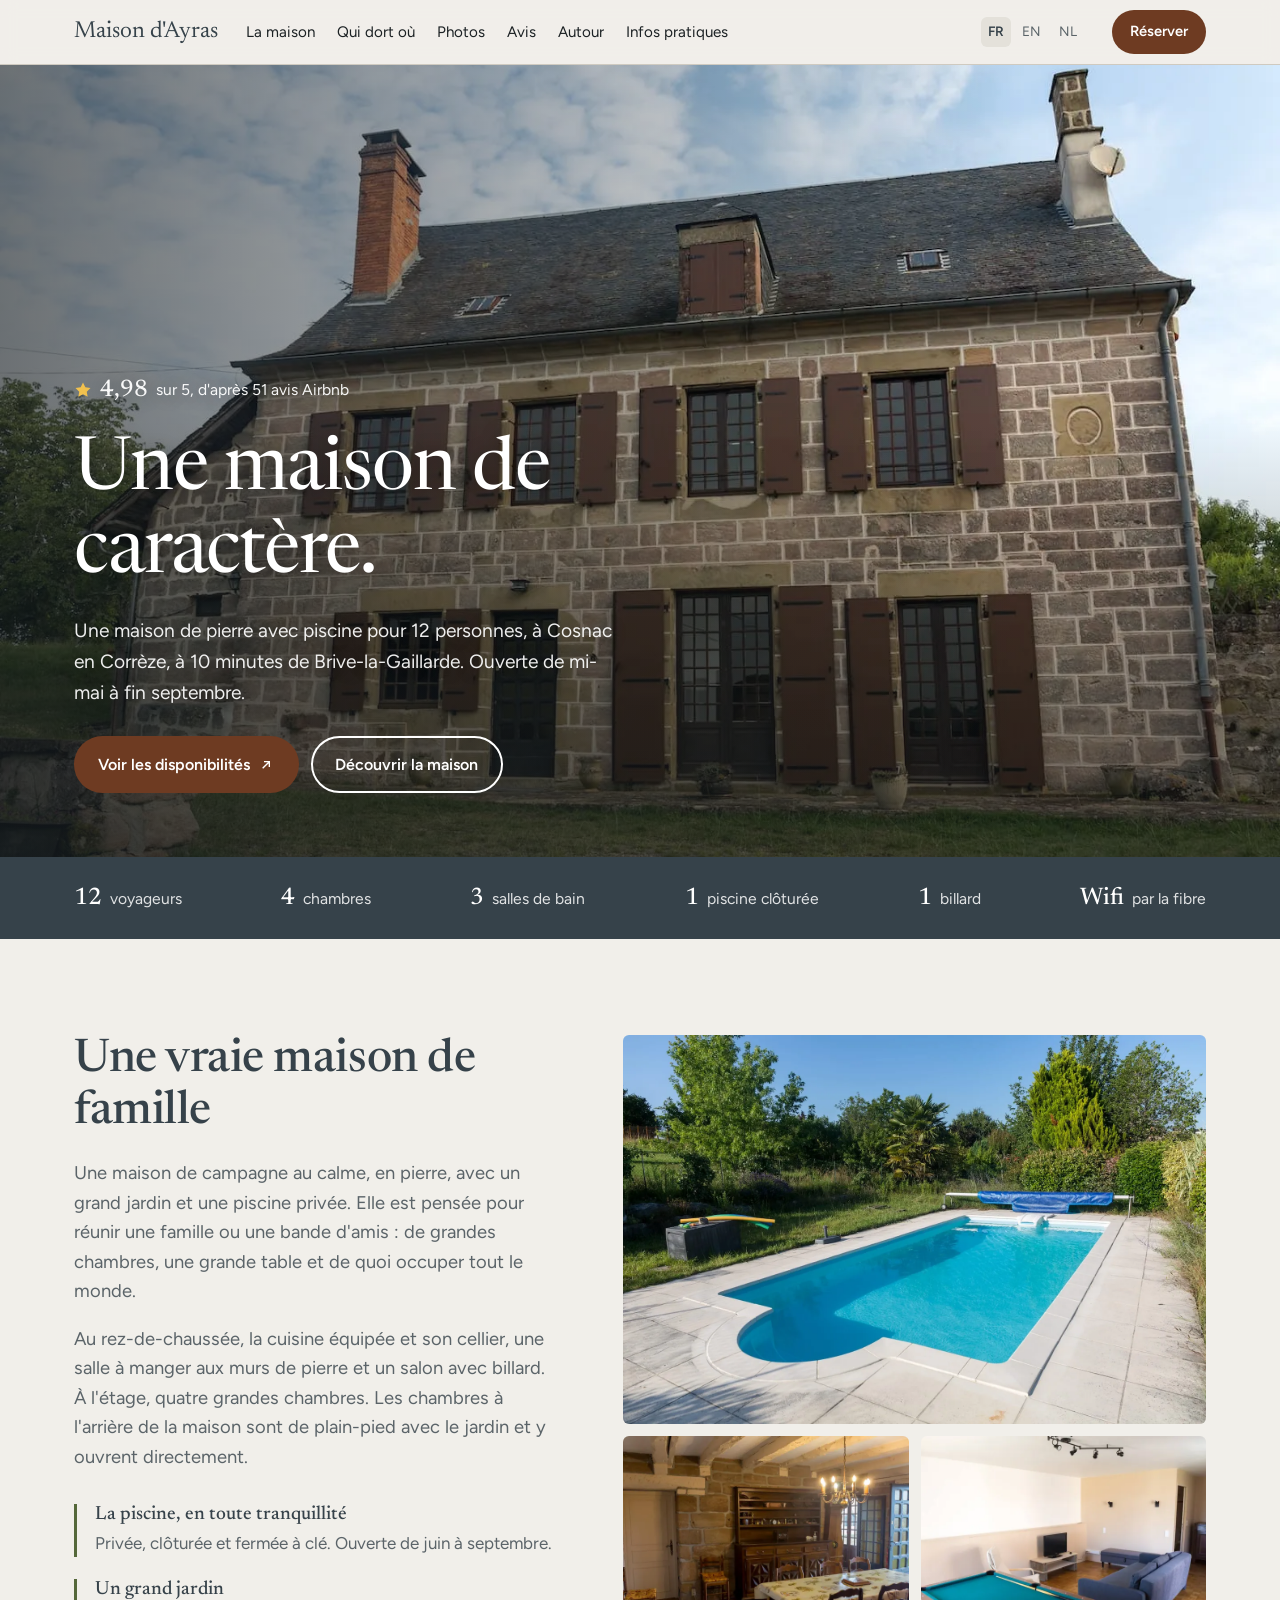
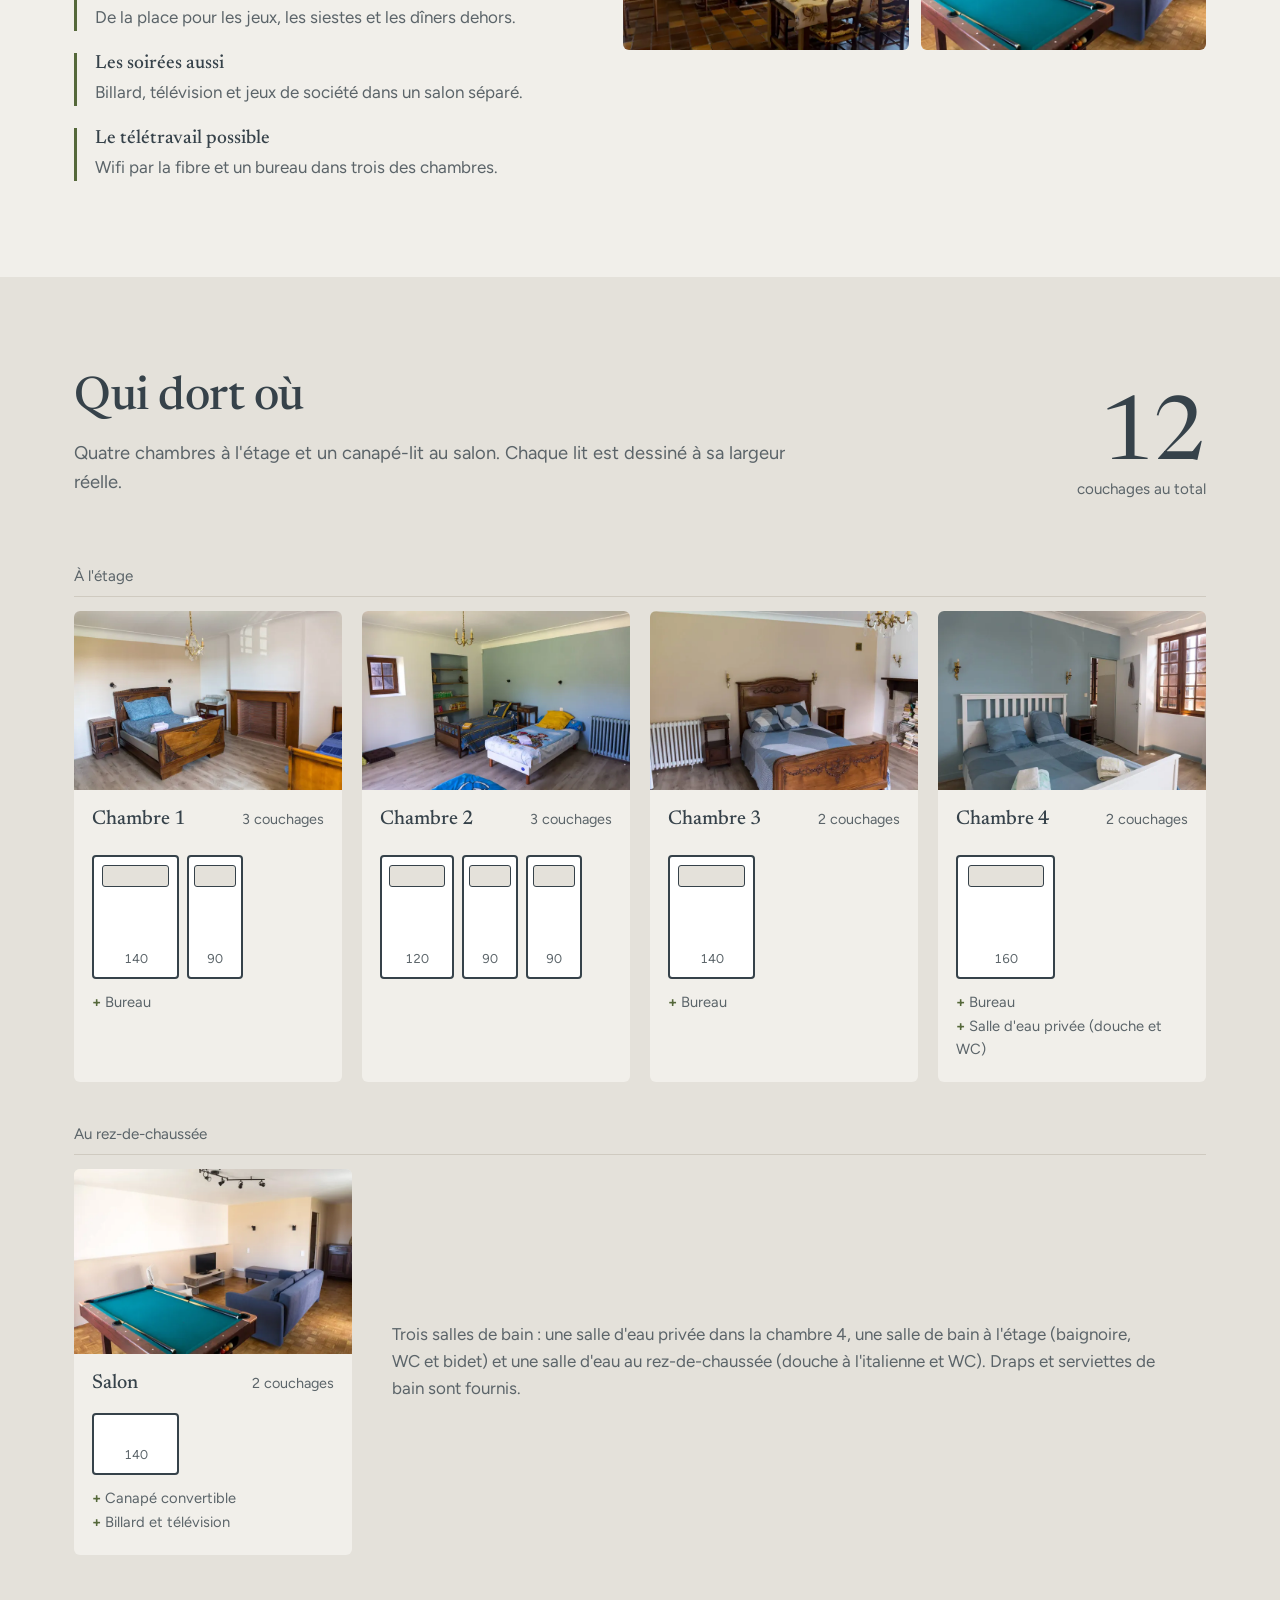
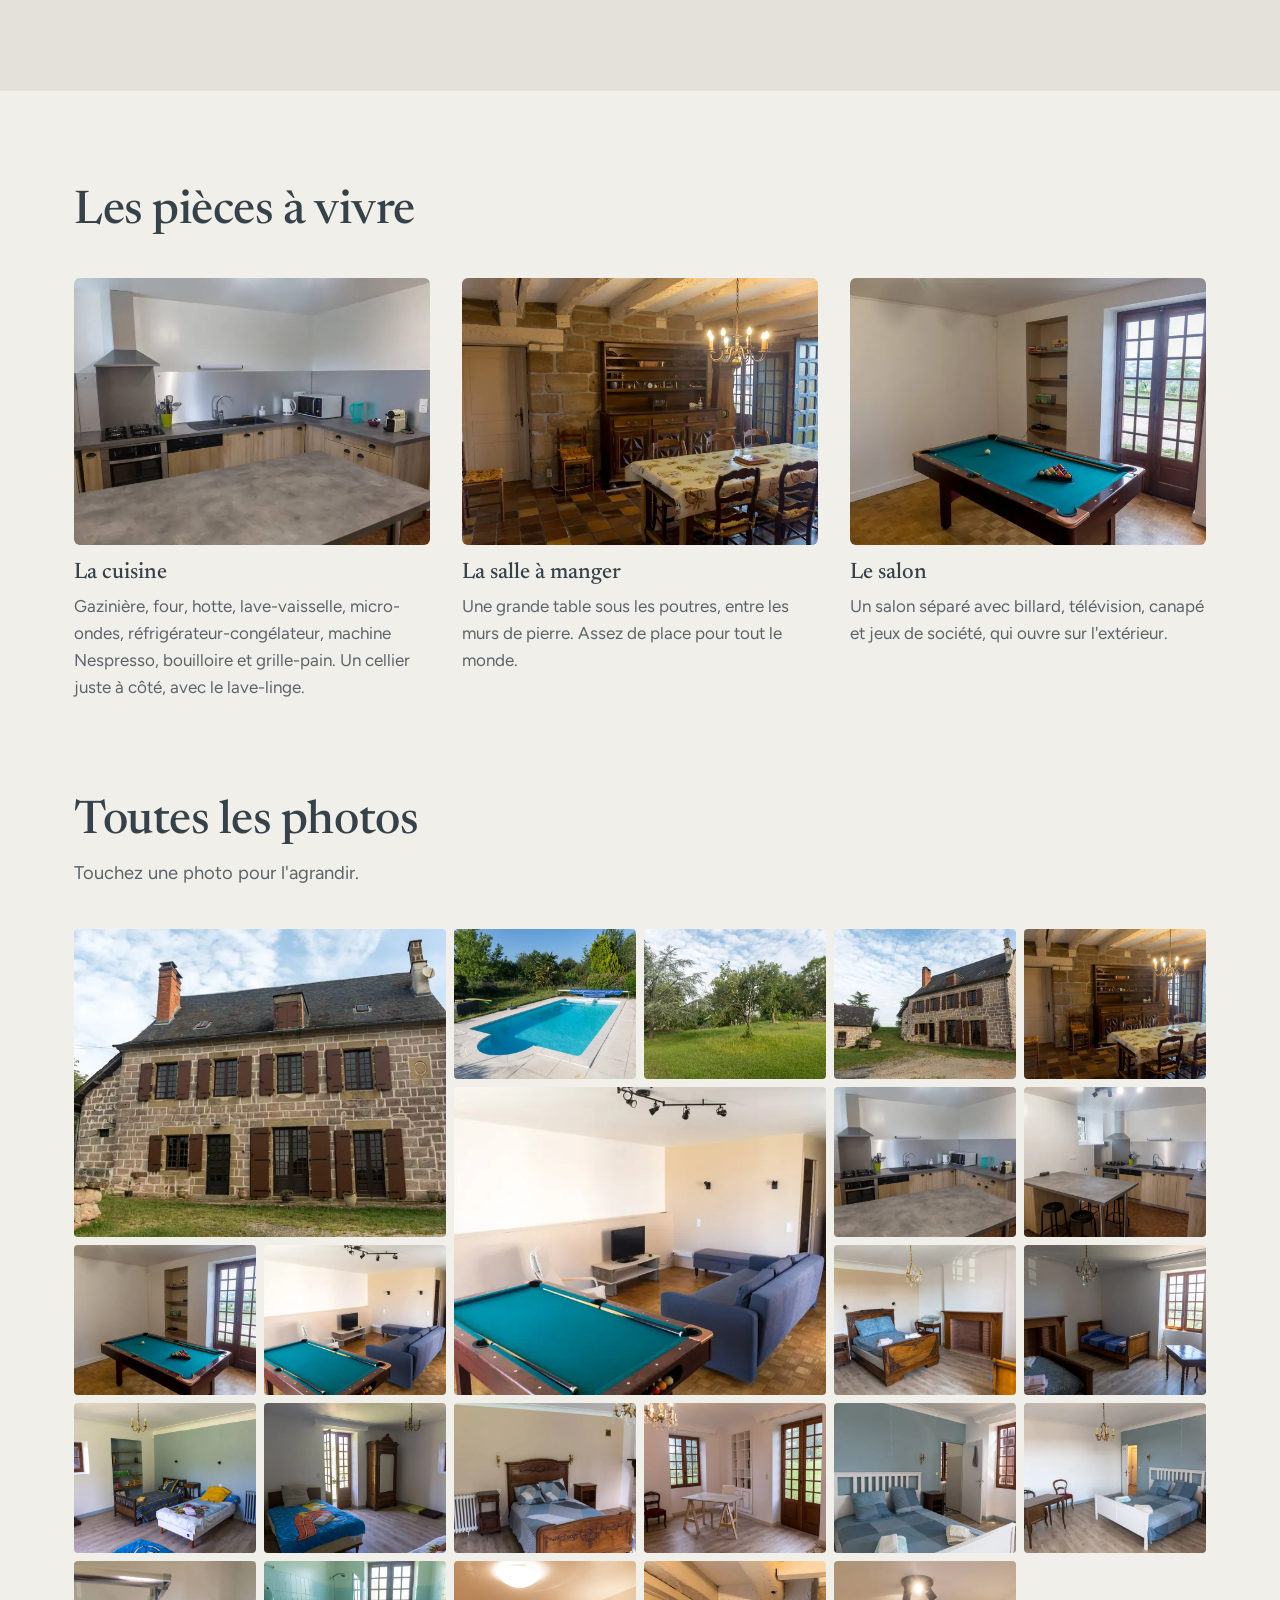
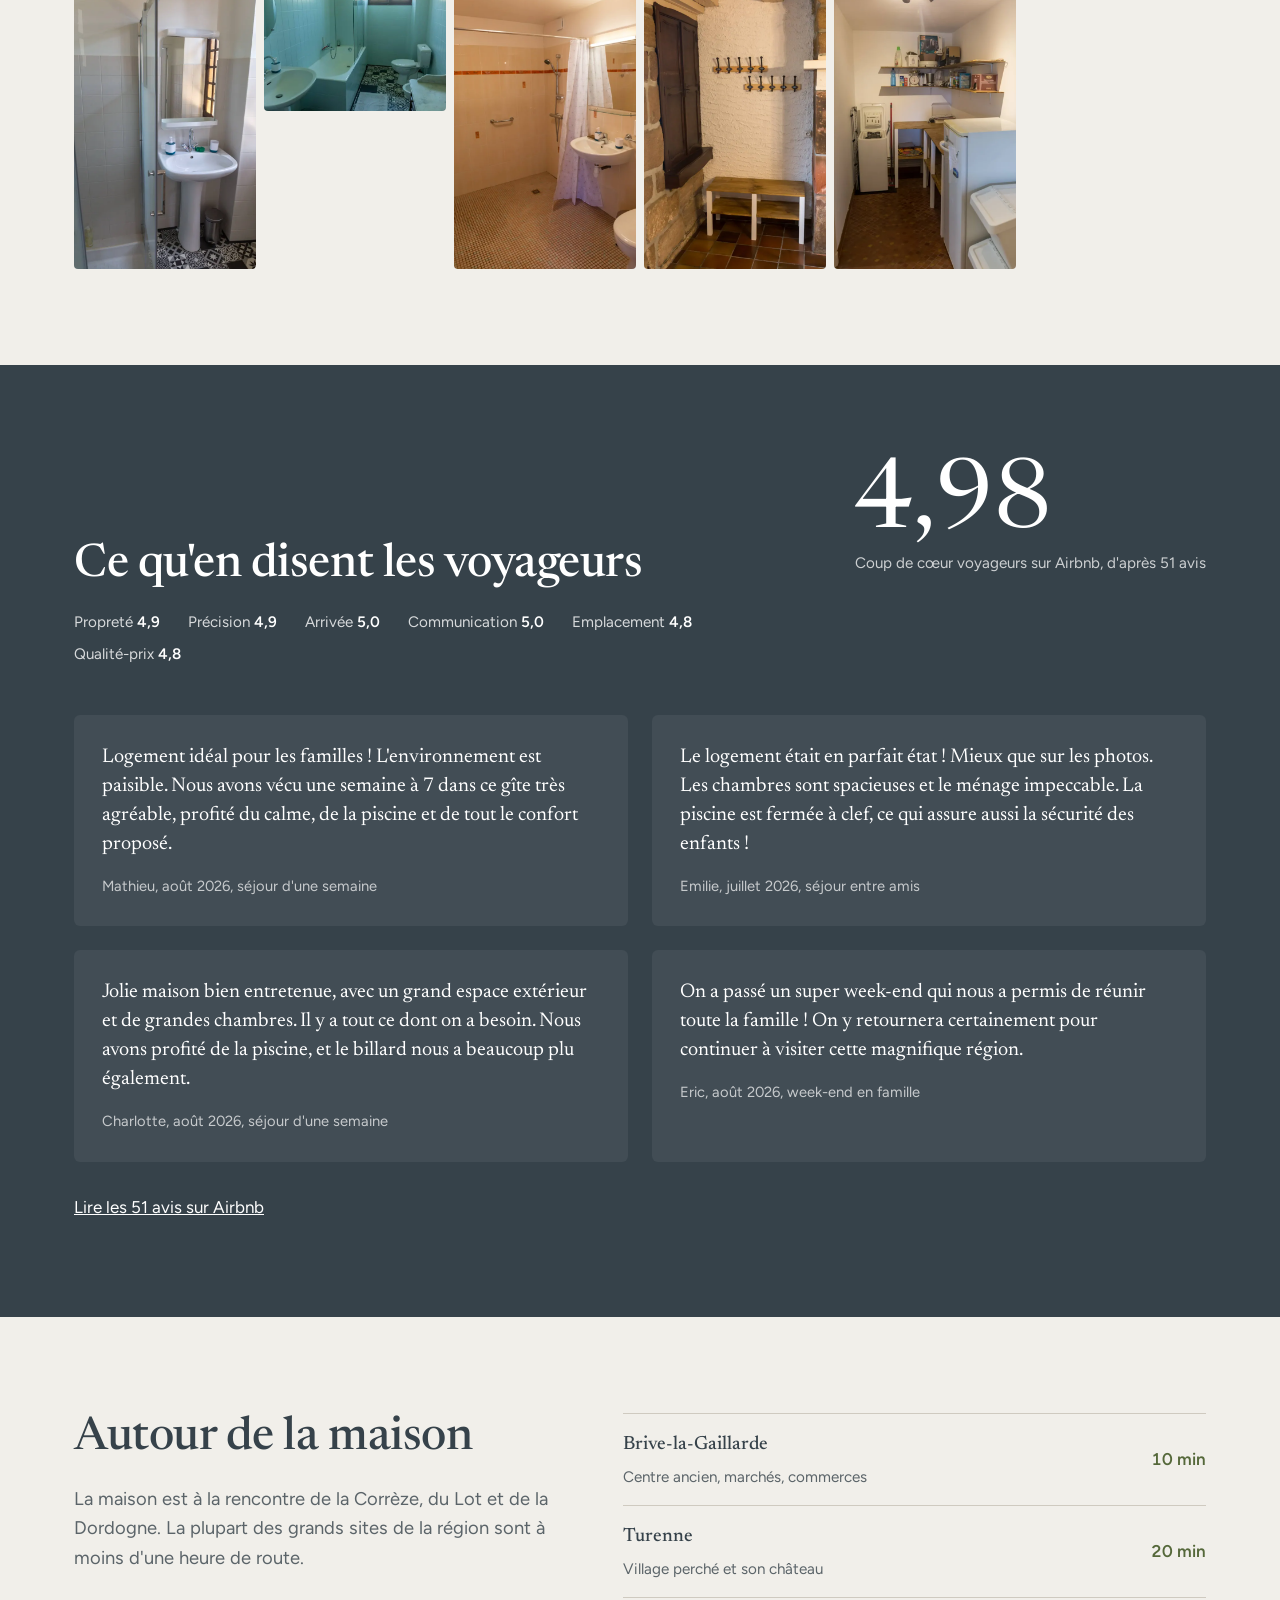
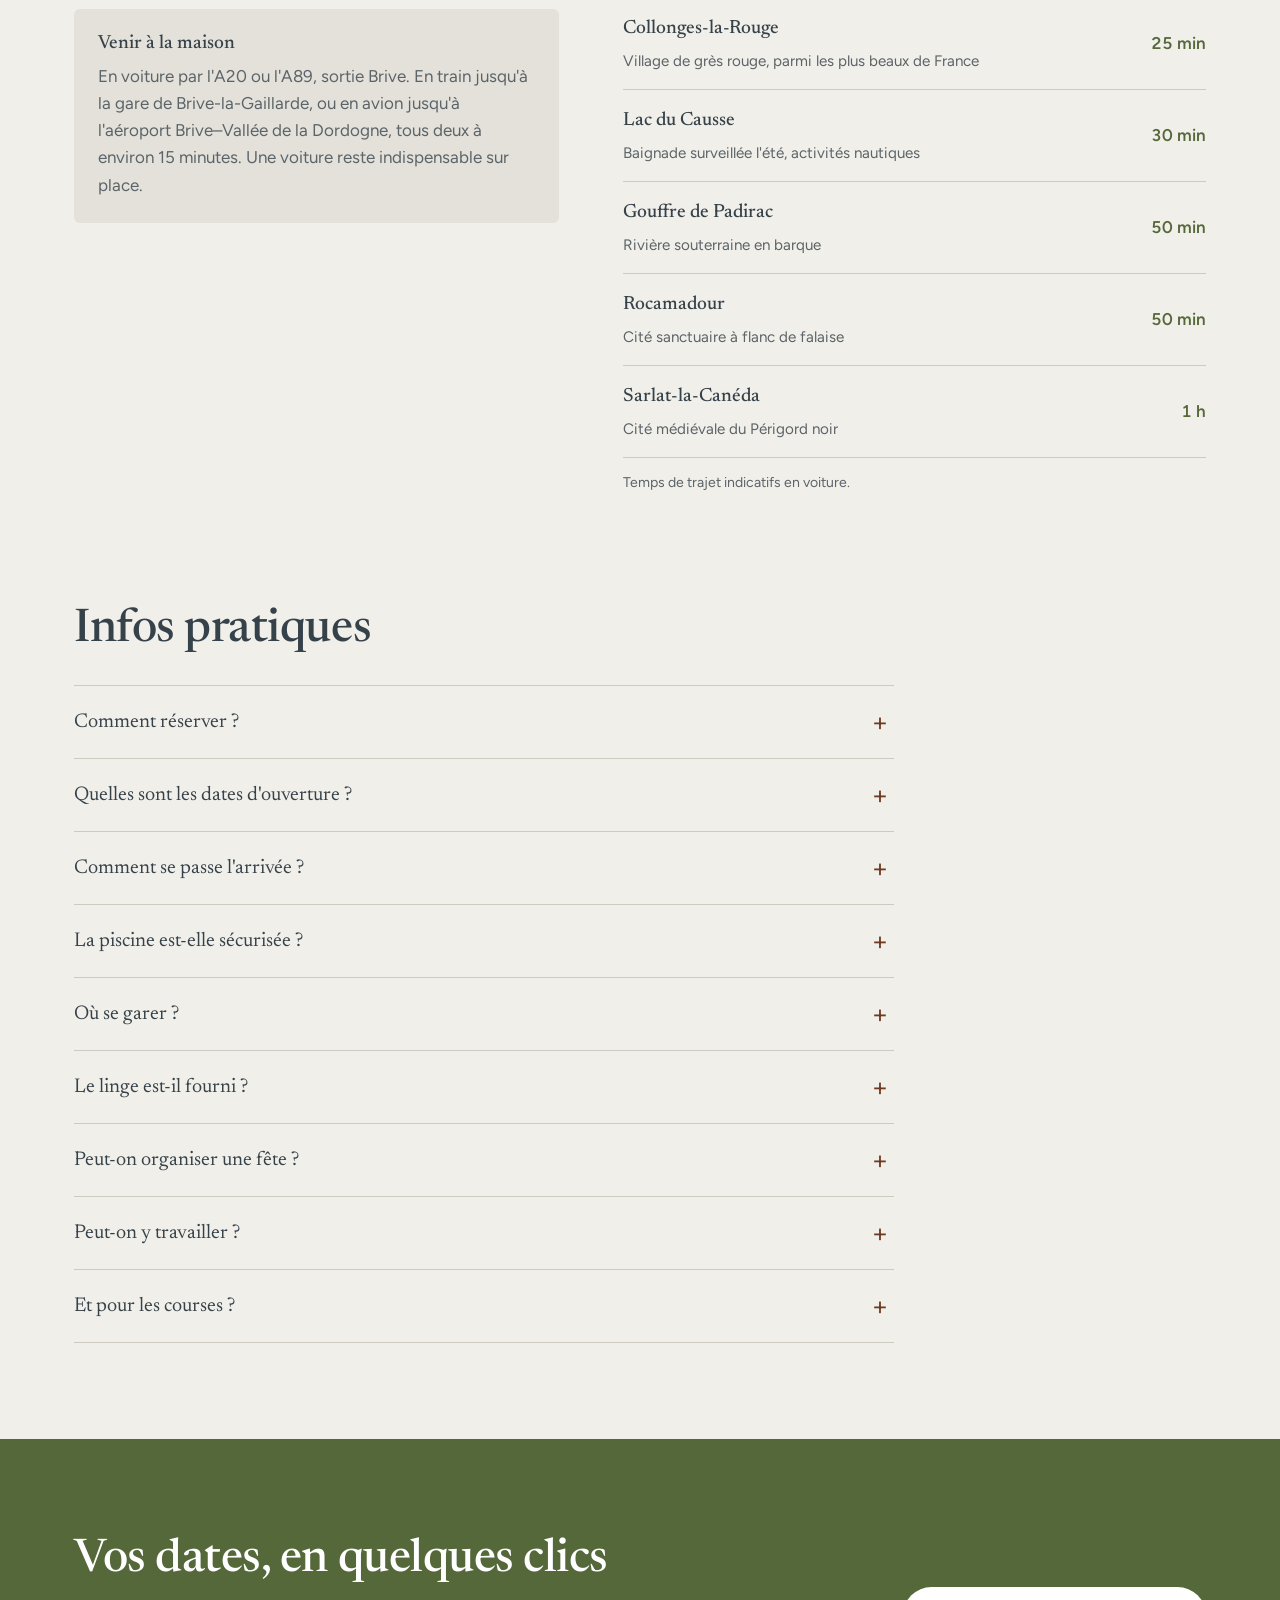
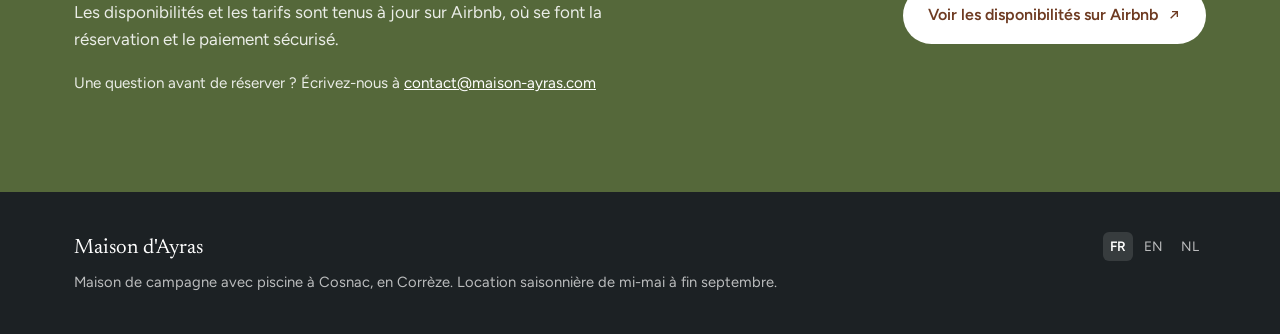
==== commit 881d359e: "Titre « Une maison de caractère », lac du Causse à 30 min Co-Authored-By: Claude Opus 5.5 <noreply@a" ====
--- a/docs/index.html
+++ b/docs/index.html
@@ -37,8 +37,8 @@
   <img src="img/exterieur-1.webp" alt="" fetchpriority="high">
   <div class="wrap">
     <p class="rating"><svg viewBox="0 0 24 24" aria-hidden="true"><path d="m12 2 3.1 6.3 6.9 1-5 4.9 1.2 6.8L12 17.8 5.8 21l1.2-6.8-5-4.9 6.9-1z"/></svg><strong>4,98</strong> sur 5, d&#x27;après 51 avis Airbnb</p>
-    <h1>Une maison de pierre, une piscine, et de la place pour douze.</h1>
-    <p class="hero-sub">Maison de campagne à Cosnac, en Corrèze, à 10 minutes de Brive-la-Gaillarde. Ouverte de mi-mai à fin septembre.</p>
+    <h1>Une maison de caractère.</h1>
+    <p class="hero-sub">Une maison de pierre avec piscine pour 12 personnes, à Cosnac en Corrèze, à 10 minutes de Brive-la-Gaillarde. Ouverte de mi-mai à fin septembre.</p>
     <div class="hero-actions">
       <a class="btn btn-primary" href="https://www.airbnb.fr/rooms/51479937" rel="noopener" target="_blank">Voir les disponibilités <svg viewBox="0 0 24 24" fill="none" stroke="currentColor" stroke-width="2" aria-hidden="true"><path d="M7 17 17 7M9 7h8v8"/></svg></a>
       <a class="btn btn-ghost" href="#maison">Découvrir la maison</a>
@@ -142,7 +142,7 @@
       <p class="lede" style="margin-top:20px">La maison est à la rencontre de la Corrèze, du Lot et de la Dordogne. La plupart des grands sites de la région sont à moins d&#x27;une heure de route.</p>
       <div class="getting"><h3>Venir à la maison</h3><p>En voiture par l&#x27;A20 ou l&#x27;A89, sortie Brive. En train jusqu&#x27;à la gare de Brive-la-Gaillarde, ou en avion jusqu&#x27;à l&#x27;aéroport Brive–Vallée de la Dordogne, tous deux à environ 15 minutes. Une voiture reste indispensable sur place.</p></div>
     </div>
-    <div><ul class="places"><li><b>Brive-la-Gaillarde</b><span>Centre ancien, marchés, commerces</span><time>10 min</time></li><li><b>Lac du Causse</b><span>Baignade surveillée l&#x27;été, activités nautiques</span><time>15 min</time></li><li><b>Turenne</b><span>Village perché et son château</span><time>20 min</time></li><li><b>Collonges-la-Rouge</b><span>Village de grès rouge, parmi les plus beaux de France</span><time>25 min</time></li><li><b>Gouffre de Padirac</b><span>Rivière souterraine en barque</span><time>50 min</time></li><li><b>Rocamadour</b><span>Cité sanctuaire à flanc de falaise</span><time>50 min</time></li><li><b>Sarlat-la-Canéda</b><span>Cité médiévale du Périgord noir</span><time>1 h</time></li></ul><p class="note">Temps de trajet indicatifs en voiture.</p></div>
+    <div><ul class="places"><li><b>Brive-la-Gaillarde</b><span>Centre ancien, marchés, commerces</span><time>10 min</time></li><li><b>Turenne</b><span>Village perché et son château</span><time>20 min</time></li><li><b>Collonges-la-Rouge</b><span>Village de grès rouge, parmi les plus beaux de France</span><time>25 min</time></li><li><b>Lac du Causse</b><span>Baignade surveillée l&#x27;été, activités nautiques</span><time>30 min</time></li><li><b>Gouffre de Padirac</b><span>Rivière souterraine en barque</span><time>50 min</time></li><li><b>Rocamadour</b><span>Cité sanctuaire à flanc de falaise</span><time>50 min</time></li><li><b>Sarlat-la-Canéda</b><span>Cité médiévale du Périgord noir</span><time>1 h</time></li></ul><p class="note">Temps de trajet indicatifs en voiture.</p></div>
   </div>
 </section>
 
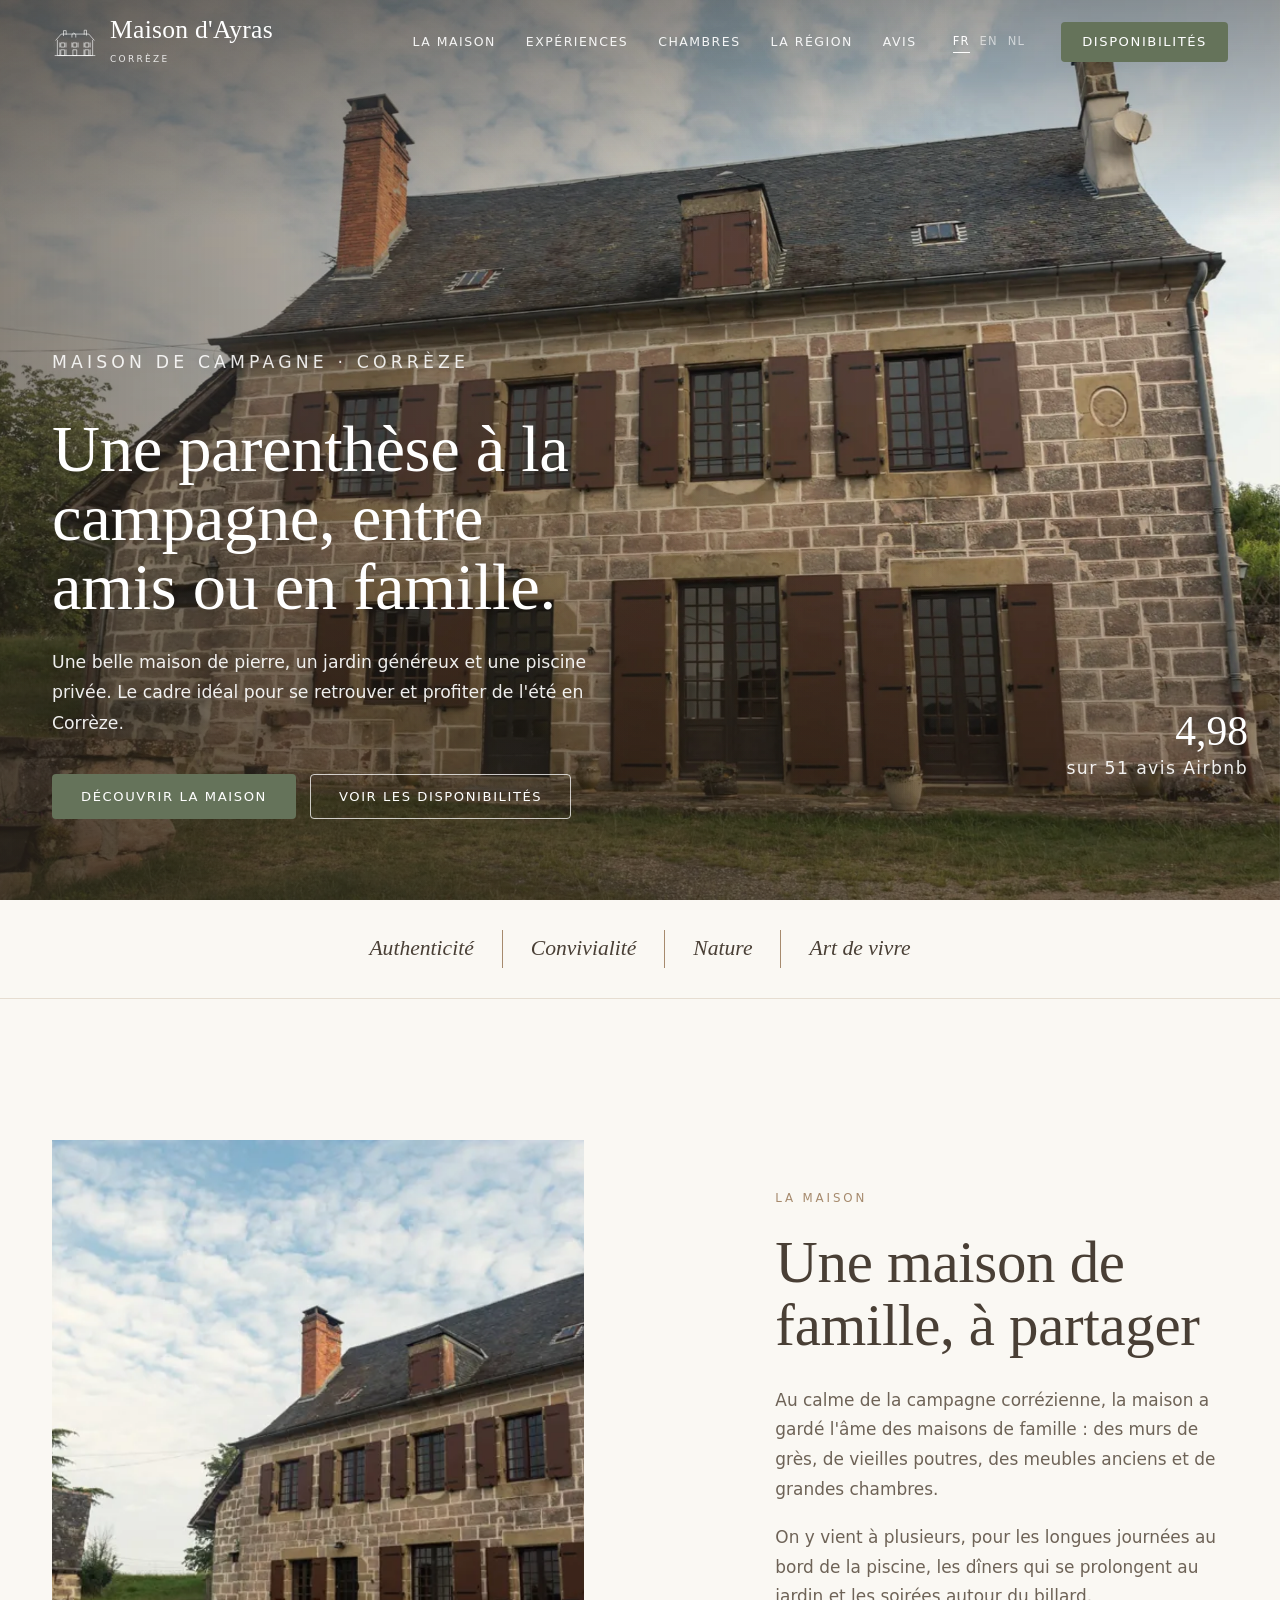
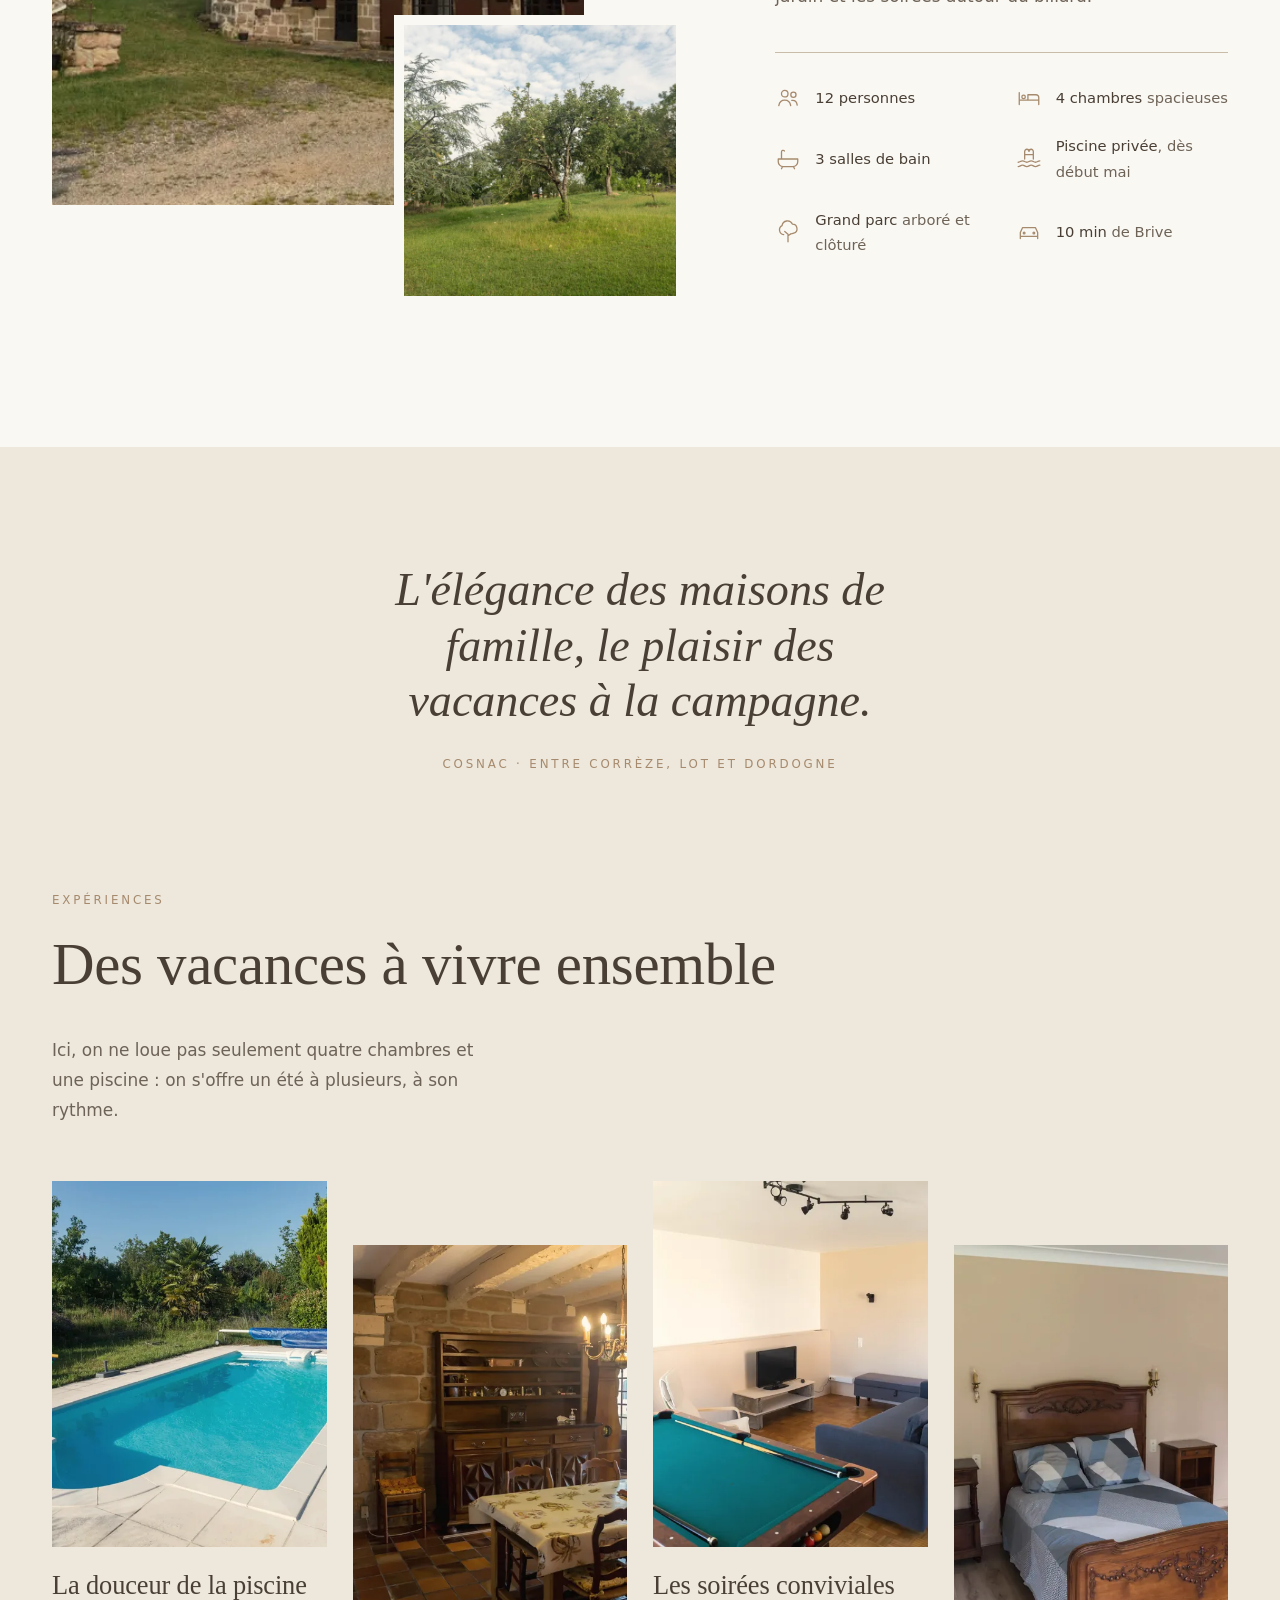
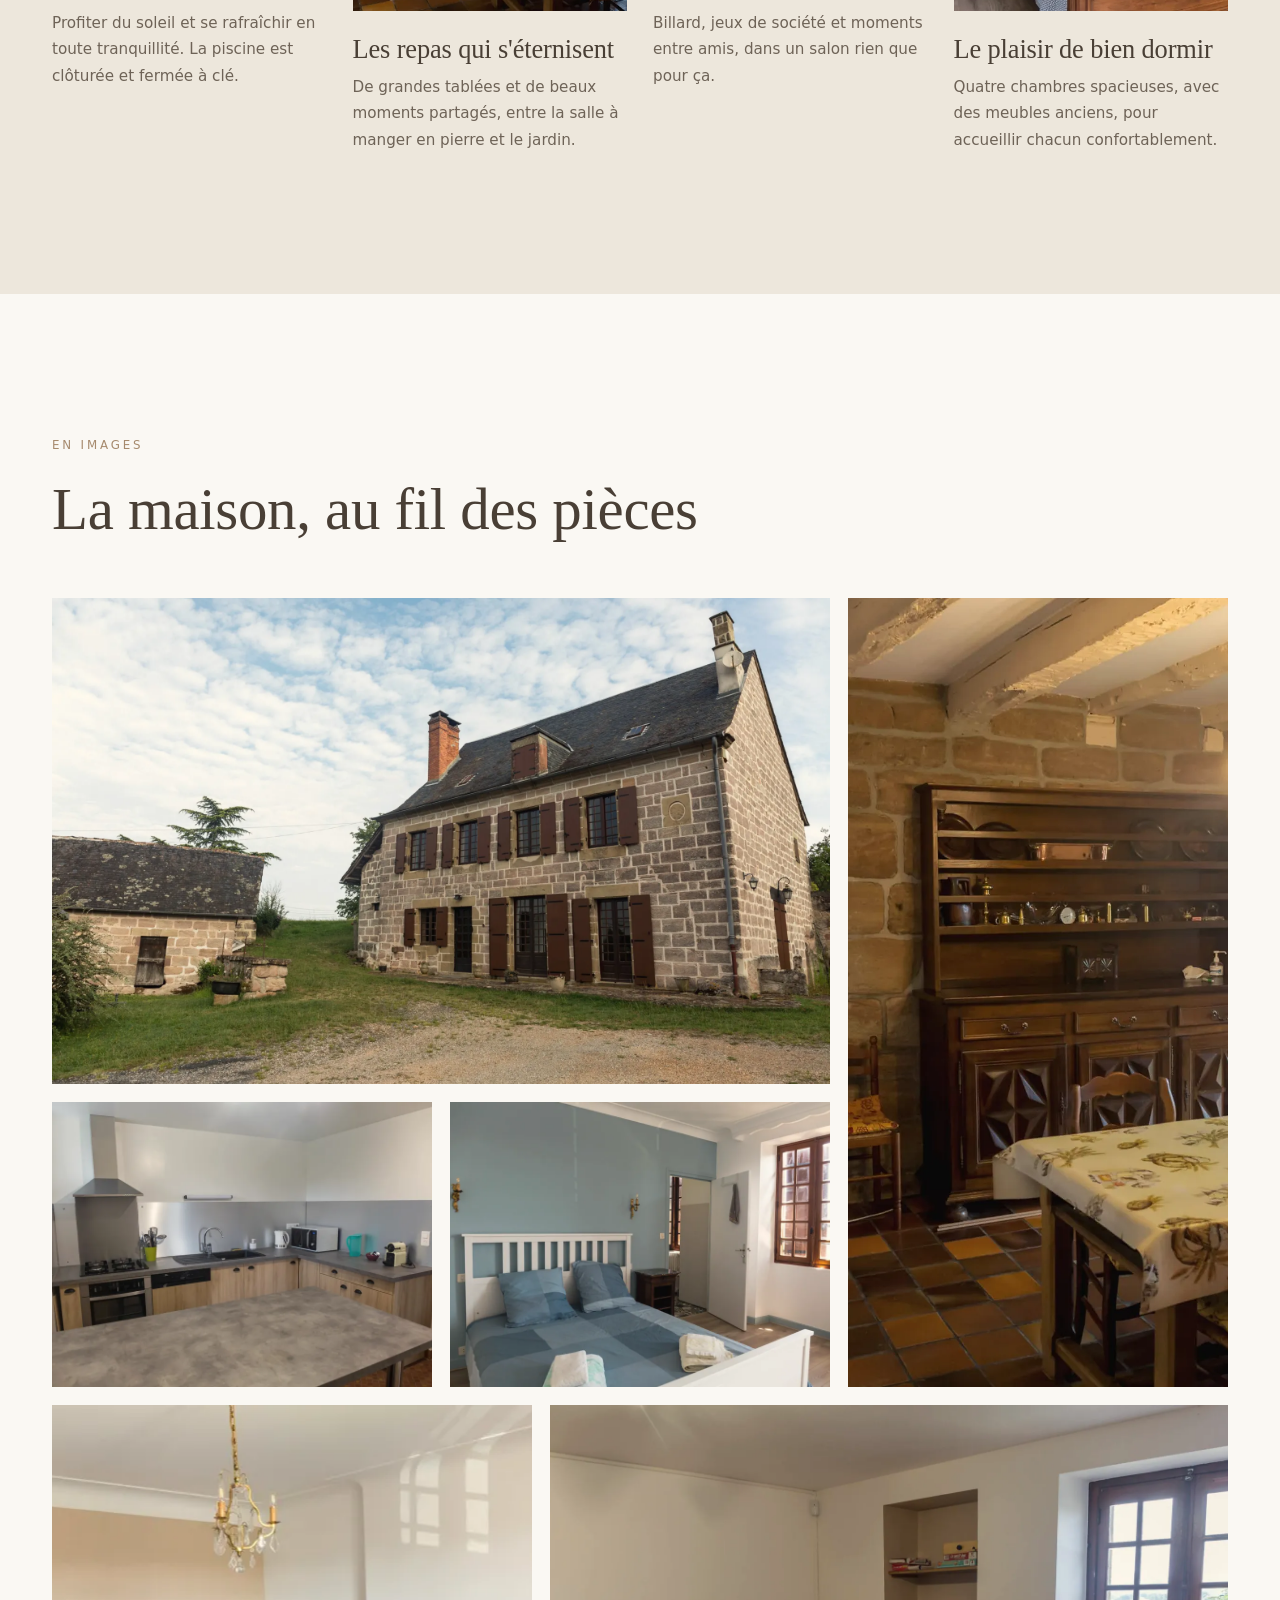
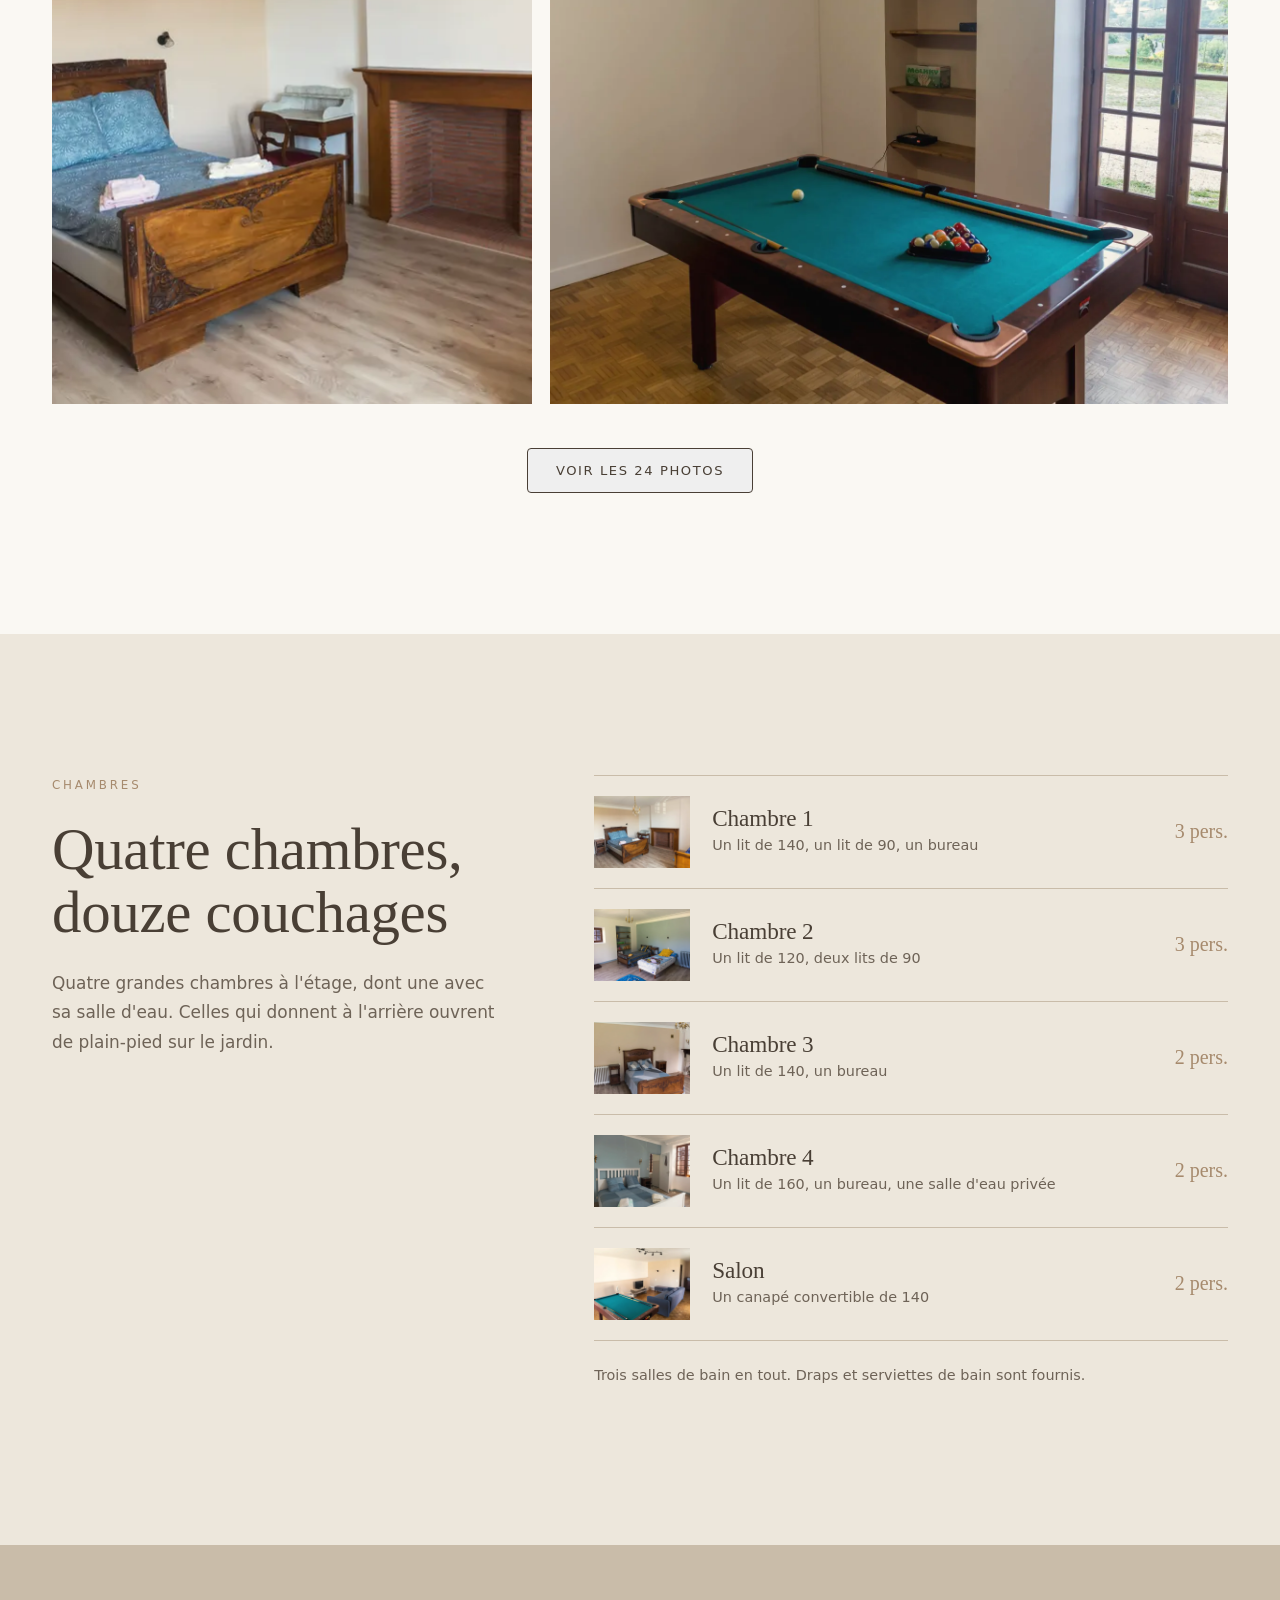
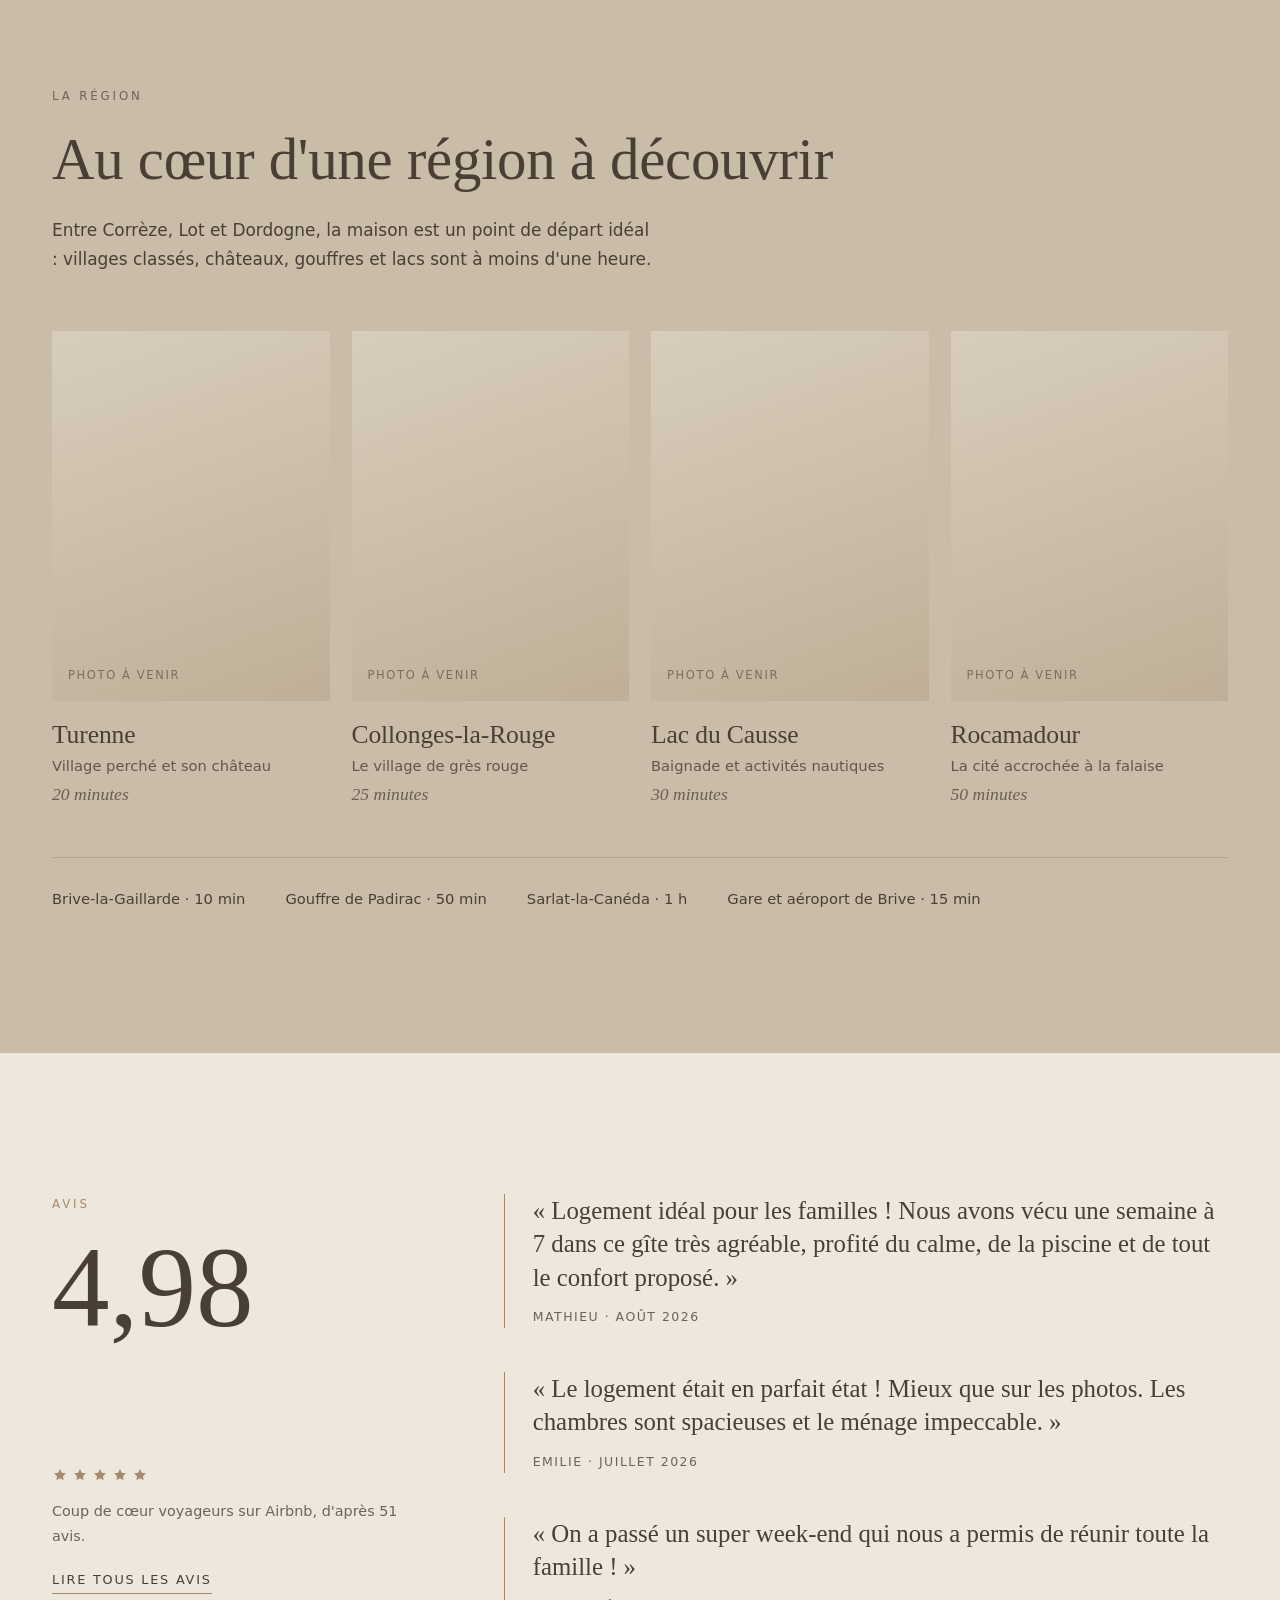
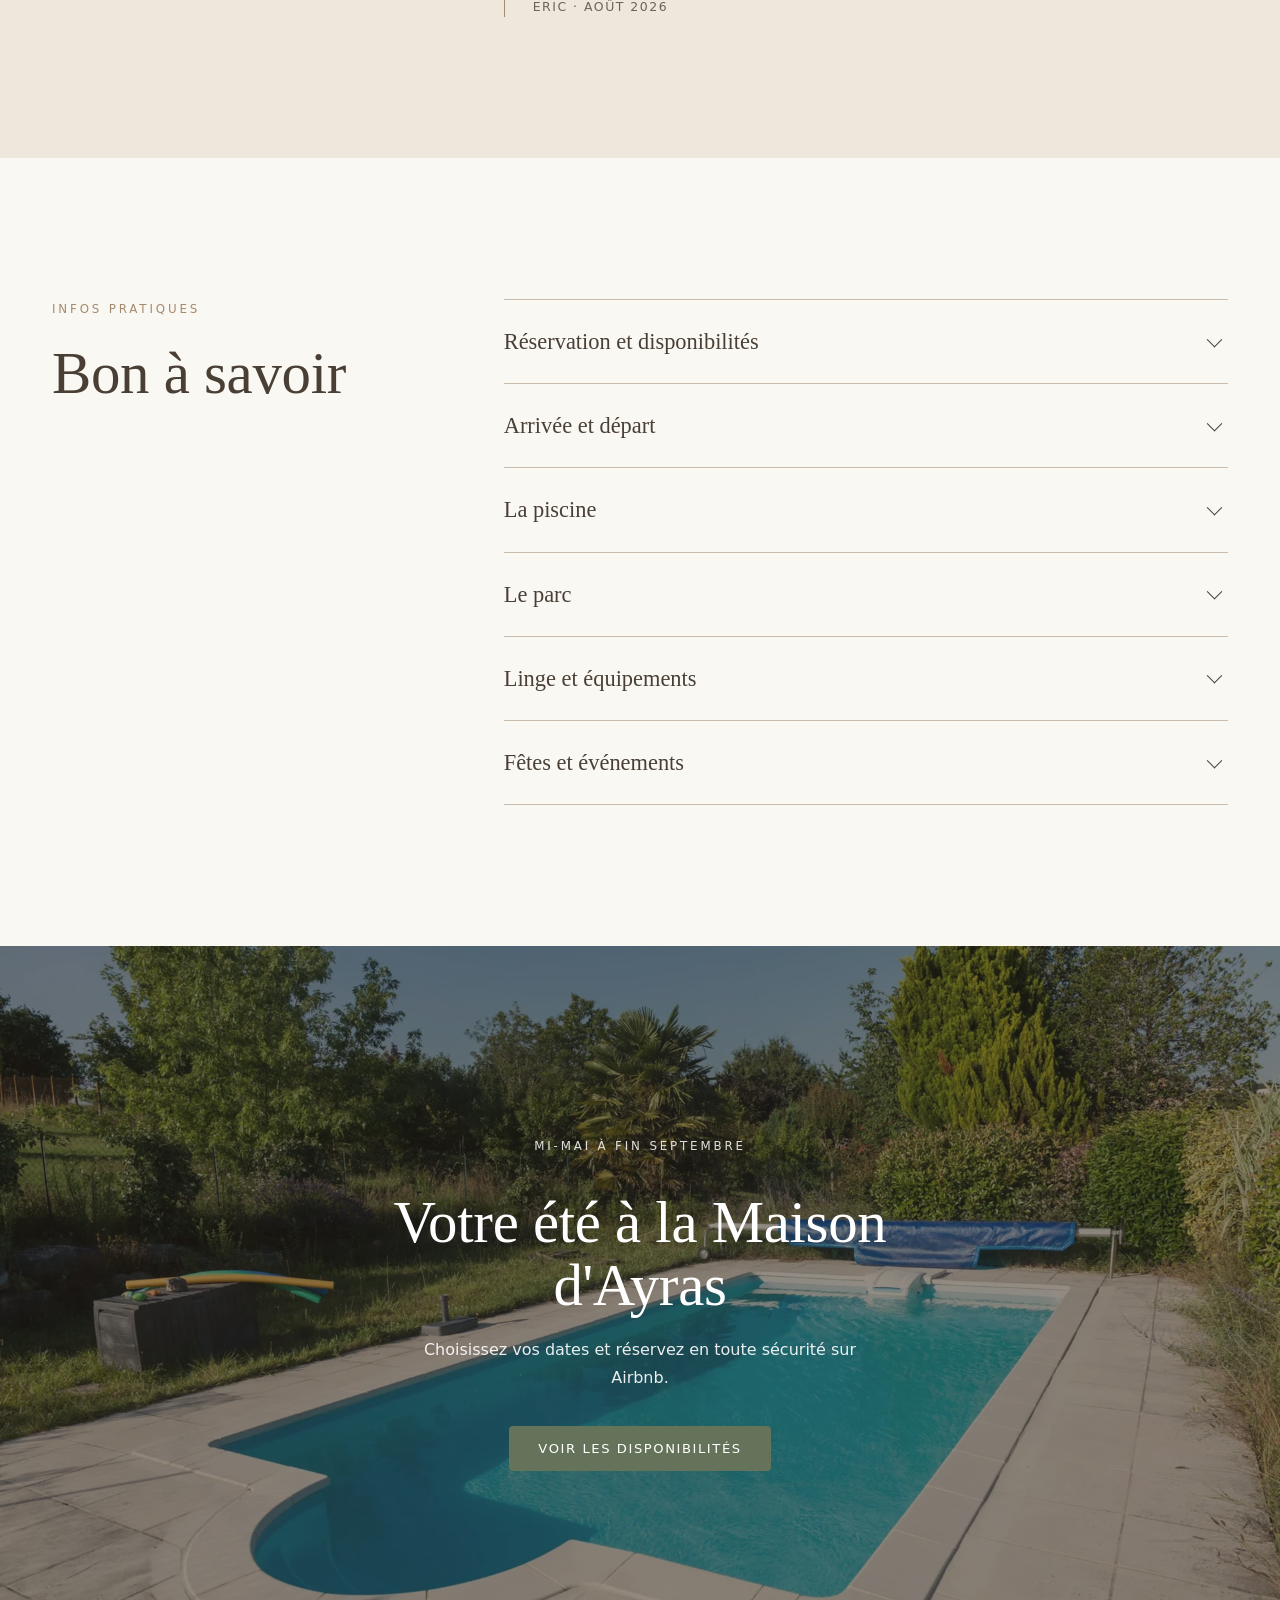
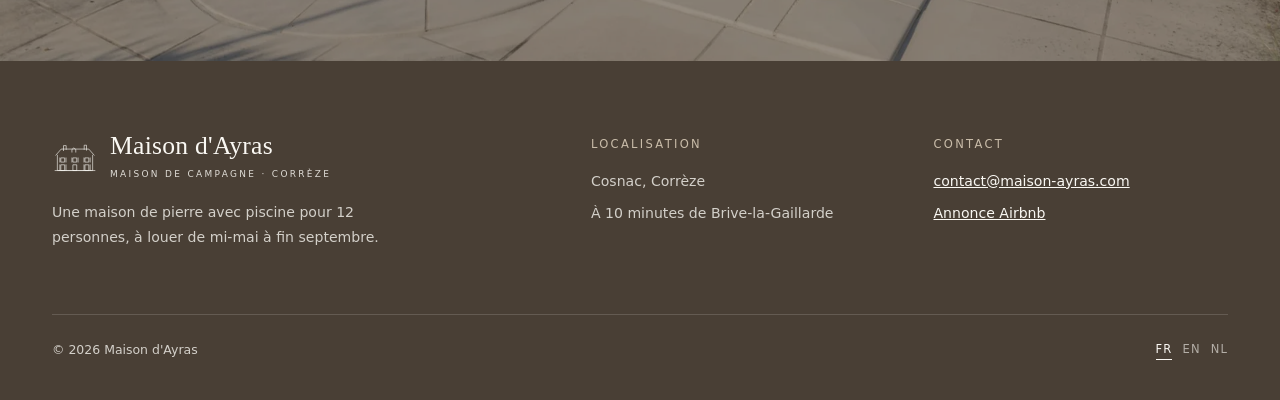
==== commit 3abf2343: "home page design 2" ====
--- a/docs/index.html
+++ b/docs/index.html
@@ -3,183 +3,480 @@
 <head>
 <meta charset="utf-8">
 <meta name="viewport" content="width=device-width,initial-scale=1">
-<title>Maison d&#x27;Ayras · Maison de campagne avec piscine pour 12, près de Brive</title>
-<meta name="description" content="Maison de pierre à Cosnac (Corrèze), à 10 minutes de Brive-la-Gaillarde : 4 chambres, 12 voyageurs, piscine clôturée, billard, grand jardin. Location de mi-mai à fin septembre.">
+<title>Maison d'Ayras · Maison de campagne avec piscine en Corrèze</title>
+<meta name="description" content="Maison de pierre de caractère à Cosnac, en Corrèze : 12 personnes, 4 chambres, piscine privée et grand jardin, à 10 minutes de Brive-la-Gaillarde.">
 <link rel="canonical" href="https://www.maison-ayras.com/">
 <link rel="alternate" hreflang="fr" href="https://www.maison-ayras.com/"><link rel="alternate" hreflang="en" href="https://www.maison-ayras.com/en/"><link rel="alternate" hreflang="nl" href="https://www.maison-ayras.com/nl/"><link rel="alternate" hreflang="x-default" href="https://www.maison-ayras.com/">
 <meta property="og:type" content="website">
 <meta property="og:locale" content="fr_FR">
-<meta property="og:title" content="Maison d&#x27;Ayras · Maison de campagne avec piscine pour 12, près de Brive">
+<meta property="og:title" content="Maison d'Ayras · Maison de campagne avec piscine en Corrèze">
 <meta property="og:description" content="Maison de pierre à Cosnac (Corrèze), à 10 minutes de Brive-la-Gaillarde : 4 chambres, 12 voyageurs, piscine clôturée, billard, grand jardin. Location de mi-mai à fin septembre.">
 <meta property="og:image" content="https://www.maison-ayras.com/img/exterieur-1.webp">
 <meta property="og:url" content="https://www.maison-ayras.com/">
-<meta name="theme-color" content="#36424A">
-<link rel="icon" href="data:image/svg+xml,%3Csvg xmlns='http://www.w3.org/2000/svg' viewBox='0 0 32 32'%3E%3Crect width='32' height='32' rx='6' fill='%2336424A'/%3E%3Ctext x='16' y='23' font-family='Georgia' font-size='20' fill='%23fff' text-anchor='middle'%3EA%3C/text%3E%3C/svg%3E">
+<script type="application/ld+json">{"@context": "https://schema.org", "@type": "VacationRental", "name": "Maison d'Ayras", "identifier": "maison-ayras", "additionalType": "House", "description": "Maison de pierre à Cosnac (Corrèze), à 10 minutes de Brive-la-Gaillarde : 4 chambres, 12 voyageurs, piscine clôturée, billard, grand jardin. Location de mi-mai à fin septembre.", "url": "https://www.maison-ayras.com/", "image": ["https://www.maison-ayras.com/img/exterieur-1.webp", "https://www.maison-ayras.com/img/piscine.webp", "https://www.maison-ayras.com/img/jardin.webp", "https://www.maison-ayras.com/img/exterieur-2.webp", "https://www.maison-ayras.com/img/repas-1.webp", "https://www.maison-ayras.com/img/salon-1.webp", "https://www.maison-ayras.com/img/cuisine-1.webp", "https://www.maison-ayras.com/img/cuisine-2.webp", "https://www.maison-ayras.com/img/salon-2.webp", "https://www.maison-ayras.com/img/extra-1.webp", "https://www.maison-ayras.com/img/ch1-1.webp", "https://www.maison-ayras.com/img/ch1-2.webp", "https://www.maison-ayras.com/img/ch2-1.webp", "https://www.maison-ayras.com/img/ch2-2.webp", "https://www.maison-ayras.com/img/ch3-1.webp", "https://www.maison-ayras.com/img/ch3-2.webp", "https://www.maison-ayras.com/img/ch4-1.webp", "https://www.maison-ayras.com/img/ch4-2.webp", "https://www.maison-ayras.com/img/sdb-ch4.webp", "https://www.maison-ayras.com/img/sdb-etage.webp", "https://www.maison-ayras.com/img/sdb-rdc.webp", "https://www.maison-ayras.com/img/repas-2.webp", "https://www.maison-ayras.com/img/cellier.webp"], "geo": {"@type": "GeoCoordinates", "latitude": 45.13471, "longitude": 1.58461}, "address": {"@type": "PostalAddress", "addressLocality": "Cosnac", "postalCode": "19360", "addressRegion": "Corrèze", "addressCountry": "FR"}, "checkinTime": "17:00:00+02:00", "checkoutTime": "10:00:00+02:00", "knowsLanguage": ["fr", "en"], "containsPlace": {"@type": "Accommodation", "additionalType": "EntirePlace", "numberOfBedrooms": 4, "numberOfBathroomsTotal": 3, "occupancy": {"@type": "QuantitativeValue", "value": 12}, "floorSize": {"@type": "QuantitativeValue", "value": 220, "unitCode": "MTK"}, "bed": [{"@type": "BedDetails", "typeOfBed": "Double", "numberOfBeds": 3}, {"@type": "BedDetails", "typeOfBed": "Single", "numberOfBeds": 3}, {"@type": "BedDetails", "typeOfBed": "SemiDouble", "numberOfBeds": 1}, {"@type": "BedDetails", "typeOfBed": "Queen", "numberOfBeds": 1}], "amenityFeature": [{"@type": "LocationFeatureSpecification", "name": "pool", "value": true}, {"@type": "LocationFeatureSpecification", "name": "wifi", "value": true}, {"@type": "LocationFeatureSpecification", "name": "tv", "value": true}, {"@type": "LocationFeatureSpecification", "name": "kitchen", "value": true}, {"@type": "LocationFeatureSpecification", "name": "ovenStove", "value": true}, {"@type": "LocationFeatureSpecification", "name": "microwave", "value": true}, {"@type": "LocationFeatureSpecification", "name": "washerDryer", "value": true}, {"@type": "LocationFeatureSpecification", "name": "selfCheckinCheckout", "value": true}, {"@type": "LocationFeatureSpecification", "name": "parkingType", "value": "Free"}]}}</script>
 <link rel="preconnect" href="https://fonts.googleapis.com"><link rel="preconnect" href="https://fonts.gstatic.com" crossorigin>
-<link rel="stylesheet" href="https://fonts.googleapis.com/css2?family=Figtree:wght@400;500;600;700&family=Newsreader:opsz,wght@6..72,400;6..72,500&display=swap">
-<link rel="stylesheet" href="css/style.css">
-<link rel="preload" as="image" href="img/exterieur-1.webp">
-<script type="application/ld+json">{"@context": "https://schema.org", "@type": "VacationRental", "name": "Maison d'Ayras", "description": "Maison de pierre à Cosnac (Corrèze), à 10 minutes de Brive-la-Gaillarde : 4 chambres, 12 voyageurs, piscine clôturée, billard, grand jardin. Location de mi-mai à fin septembre.", "url": "https://www.maison-ayras.com/", "image": "https://www.maison-ayras.com/img/exterieur-1.webp", "address": {"@type": "PostalAddress", "addressLocality": "Cosnac", "postalCode": "19360", "addressRegion": "Corrèze", "addressCountry": "FR"}, "containsPlace": {"@type": "Accommodation", "numberOfBedrooms": 4, "numberOfBathroomsTotal": 3, "occupancy": {"@type": "QuantitativeValue", "maxValue": 12}, "amenityFeature": [{"@type": "LocationFeatureSpecification", "name": "Pool", "value": true}, {"@type": "LocationFeatureSpecification", "name": "Wifi", "value": true}, {"@type": "LocationFeatureSpecification", "name": "Free parking", "value": true}, {"@type": "LocationFeatureSpecification", "name": "Garden", "value": true}]}}</script>
+<link rel="stylesheet" href="https://fonts.googleapis.com/css2?family=Cormorant+Garamond:ital,wght@0,400;0,500;0,600;1,400;1,500&family=Montserrat:wght@300;400;500;600&display=swap">
+<style>
+:root{
+  --ivoire:#EDE7DC;      /* fond principal */
+  --sauge:#65735A;       /* couleur identitaire */
+  --sauge-dark:#55624B;
+  --taupe:#A68A6D;       /* accents et détails */
+  --brun:#493F35;        /* textes et titres */
+  --lin:#C9BCA9;         /* blocs secondaires */
+  --casse:#FAF8F3;       /* espaces et respirations */
+  --muted:#6E6357;
+  --serif:"Cormorant Garamond",Garamond,"Times New Roman",serif;
+  --sans:"Montserrat",system-ui,-apple-system,"Segoe UI",sans-serif;
+  --wrap:1240px;
+}
+*{box-sizing:border-box}
+html{scroll-behavior:smooth;scroll-padding-top:80px}
+body{margin:0;background:var(--ivoire);color:var(--brun);font-family:var(--sans);font-weight:400;font-size:16px;line-height:1.75;-webkit-font-smoothing:antialiased}
+img{display:block;max-width:100%;height:auto}
+a{color:inherit}
+h1,h2,h3{font-family:var(--serif);font-weight:500;margin:0;line-height:1.08;color:var(--brun);letter-spacing:-.005em}
+h2{font-size:clamp(2.4rem,4.6vw,3.8rem)}
+h3{font-size:1.75rem;font-weight:500}
+p{margin:0 0 1.1em}
+.wrap{max-width:var(--wrap);margin:0 auto;padding:0 32px}
+.section{padding:clamp(80px,11vw,150px) 0}
+.kicker{font-family:var(--sans);font-size:.74rem;letter-spacing:.24em;text-transform:uppercase;color:var(--taupe);font-weight:500;margin:0 0 22px}
+.lead{font-size:1.06rem;color:var(--muted);max-width:56ch}
+a:focus-visible,button:focus-visible,summary:focus-visible{outline:2px solid var(--sauge);outline-offset:4px}
+@media (prefers-reduced-motion:reduce){*{animation:none!important;transition:none!important}html{scroll-behavior:auto}}
+
+/* Boutons : sauge, texte blanc, angles légèrement arrondis */
+.btn{display:inline-flex;align-items:center;justify-content:center;gap:10px;padding:15px 28px;border-radius:4px;font:500 .82rem/1 var(--sans);letter-spacing:.12em;text-transform:uppercase;text-decoration:none;border:1px solid transparent;cursor:pointer;transition:background .25s,color .25s,border-color .25s}
+.btn-sauge{background:var(--sauge);color:#fff}
+.btn-sauge:hover{background:var(--sauge-dark)}
+.btn-line{border-color:rgba(255,255,255,.75);color:#fff}
+.btn-line:hover{background:rgba(255,255,255,.14)}
+.btn-line-dark{border-color:var(--brun);color:var(--brun)}
+.btn-line-dark:hover{background:var(--brun);color:var(--casse)}
+.link{font:500 .8rem/1 var(--sans);letter-spacing:.14em;text-transform:uppercase;text-decoration:none;border-bottom:1px solid var(--taupe);padding-bottom:6px;color:var(--brun)}
+
+/* En-tête */
+.header{position:fixed;top:0;left:0;right:0;z-index:40;transition:background .3s,box-shadow .3s;color:#fff}
+.header .wrap{display:flex;align-items:center;gap:36px;height:84px}
+.header.solid{background:rgba(250,248,243,.97);color:var(--brun);box-shadow:0 1px 0 rgba(73,63,53,.1)}
+.logo{display:flex;align-items:center;gap:12px;text-decoration:none;margin-right:auto}
+.logo svg{width:46px;height:31px}
+.logo-name{white-space:nowrap;font-family:var(--serif);font-size:1.6rem;font-weight:500;line-height:1;letter-spacing:.01em}
+.logo-sub{display:block;font-family:var(--sans);font-size:.56rem;letter-spacing:.26em;text-transform:uppercase;margin-top:5px;opacity:.85}
+.nav{display:flex;gap:30px}
+.nav a{font-size:.78rem;letter-spacing:.12em;text-transform:uppercase;text-decoration:none;opacity:.92}
+.nav a:hover{opacity:1;text-decoration:underline;text-underline-offset:6px;text-decoration-thickness:1px}
+.langs{display:flex;gap:10px;font-size:.72rem;letter-spacing:.1em}
+.langs a{text-decoration:none;opacity:.6}
+.langs a[aria-current]{opacity:1;border-bottom:1px solid currentColor}
+.header .btn{padding:12px 20px}
+.burger{display:none;background:none;border:0;color:inherit;padding:8px;cursor:pointer}
+@media (max-width:1060px){
+  .nav{display:none}
+  .nav.open{display:flex;position:absolute;top:84px;left:0;right:0;flex-direction:column;gap:0;background:var(--casse);color:var(--brun);padding:8px 32px 24px;box-shadow:0 12px 24px rgba(73,63,53,.08)}
+  .nav.open a{padding:16px 0;border-bottom:1px solid var(--lin)}
+  .burger{display:block}
+  .header .btn{display:none}
+}
+
+/* Ouverture */
+.hero{position:relative;height:100vh;min-height:640px;max-height:980px;display:flex;align-items:flex-end;color:#fff;overflow:hidden}
+.hero>img{position:absolute;inset:0;width:100%;height:100%;object-fit:cover;object-position:center 38%;animation:settle 2.4s cubic-bezier(.2,.6,.2,1) both}
+@keyframes settle{from{transform:scale(1.06)}to{transform:scale(1)}}
+.hero::after{content:"";position:absolute;inset:0;background:linear-gradient(90deg,rgba(40,33,27,.55) 0%,rgba(40,33,27,.2) 50%,rgba(40,33,27,0) 75%),linear-gradient(180deg,rgba(40,33,27,.4) 0%,rgba(40,33,27,0) 25%,rgba(40,33,27,0) 55%,rgba(40,33,27,.6) 100%)}
+.hero .wrap{position:relative;z-index:1;width:100%;padding-bottom:clamp(56px,9vh,110px)}
+.hero .kicker{color:rgba(255,255,255,.88)}
+.hero h1{color:#fff;font-weight:400;font-size:clamp(2.6rem,5.2vw,4.7rem);max-width:17ch;line-height:1.04}
+.hero p{font-size:1.08rem;max-width:50ch;margin:26px 0 36px;color:rgba(255,255,255,.92);font-weight:300}
+.hero-actions{display:flex;flex-wrap:wrap;gap:14px}
+.hero-rating{position:absolute;right:32px;bottom:clamp(56px,9vh,110px);z-index:1;text-align:right;font-size:.78rem;letter-spacing:.08em;color:rgba(255,255,255,.88)}
+.hero-rating b{display:block;font-family:var(--serif);font-weight:500;font-size:2.6rem;letter-spacing:0;line-height:1;color:#fff}
+@media (max-width:760px){.hero-rating{display:none}}
+
+/* Bandeau valeurs */
+.values{background:var(--casse);border-bottom:1px solid rgba(166,138,109,.25)}
+.values ul{list-style:none;margin:0 auto;padding:30px 32px;max-width:var(--wrap);display:flex;justify-content:center;flex-wrap:wrap;gap:12px 0}
+.values li{font-family:var(--serif);font-style:italic;font-size:1.35rem;color:var(--brun);padding:0 28px}
+.values li+li{border-left:1px solid var(--taupe)}
+
+/* Présentation éditoriale */
+.intro{background:var(--casse)}
+.intro-grid{display:grid;grid-template-columns:7fr 5fr;gap:clamp(40px,7vw,110px);align-items:center}
+.intro-photos{position:relative;padding-bottom:16%}
+.intro-photos .main{aspect-ratio:4/5;object-fit:cover;width:84%}
+.intro-photos .inset{position:absolute;right:0;bottom:0;width:46%;aspect-ratio:1;object-fit:cover;border:10px solid var(--casse)}
+.intro h2{margin-bottom:28px}
+.figures{list-style:none;padding:0;margin:40px 0 0;display:grid;grid-template-columns:repeat(2,1fr);gap:22px 28px;border-top:1px solid var(--lin);padding-top:32px}
+.figures li{display:flex;align-items:center;gap:14px;font-size:.92rem;color:var(--muted)}
+.figures svg{width:26px;height:26px;flex:none;color:var(--taupe)}
+.figures b{font-weight:500;color:var(--brun)}
+@media (max-width:900px){.intro-grid{grid-template-columns:1fr}.intro-photos{max-width:560px}}
+
+/* Citation */
+.quote-line{text-align:center;padding:clamp(70px,9vw,120px) 32px}
+.quote-line p:not(.kicker){font-family:var(--serif);font-size:clamp(1.9rem,3.6vw,3rem);line-height:1.2;max-width:24ch;margin:0 auto;font-weight:400;font-style:italic;color:var(--brun)}
+.quote-line .kicker{margin-top:26px;margin-bottom:0}
+
+/* Expériences */
+.exp-head{display:flex;justify-content:space-between;align-items:end;gap:40px;margin-bottom:56px;flex-wrap:wrap}
+.exp-grid{display:grid;grid-template-columns:repeat(4,1fr);gap:26px}
+.exp figure{margin:0}
+.exp img{aspect-ratio:3/4;object-fit:cover;width:100%;margin-bottom:24px}
+.exp:nth-child(even){margin-top:64px}
+.exp h3{font-size:1.65rem;margin-bottom:10px}
+.exp p{color:var(--muted);font-size:.95rem;margin:0}
+@media (max-width:1000px){.exp-grid{grid-template-columns:repeat(2,1fr);gap:40px 26px}}
+@media (max-width:560px){.exp-grid{grid-template-columns:1fr}.exp:nth-child(even){margin-top:0}}
+
+/* Galerie */
+.gallery-sec{background:var(--casse)}
+.gallery{display:grid;grid-template-columns:repeat(12,1fr);gap:18px;margin-top:56px}
+.gallery button{padding:0;border:0;background:none;cursor:zoom-in;overflow:hidden;display:block}
+.gallery img{width:100%;height:100%;object-fit:cover;transition:transform 1.2s cubic-bezier(.2,.6,.2,1)}
+.gallery button:hover img{transform:scale(1.03)}
+.g1{grid-column:span 8;aspect-ratio:16/10}
+.g2{grid-column:span 4;grid-row:span 2}
+.g3{grid-column:span 4;aspect-ratio:4/3}
+.g4{grid-column:span 4;aspect-ratio:4/3}
+.g5{grid-column:span 5;aspect-ratio:4/5}
+.g6{grid-column:span 7}
+.gallery-foot{margin-top:44px;text-align:center}
+@media (max-width:760px){.gallery{grid-template-columns:1fr 1fr;gap:10px}.g1,.g6{grid-column:span 2;aspect-ratio:3/2}.g2{grid-column:span 1;grid-row:span 1;aspect-ratio:3/4}.g3,.g4,.g5{grid-column:span 1;aspect-ratio:3/4}}
+
+/* Chambres */
+.rooms-grid{display:grid;grid-template-columns:5fr 7fr;gap:clamp(40px,7vw,110px);align-items:start}
+.rooms-list{list-style:none;padding:0;margin:0;border-top:1px solid var(--lin)}
+.rooms-list li{display:grid;grid-template-columns:96px 1fr auto;gap:22px;align-items:center;padding:20px 0;border-bottom:1px solid var(--lin)}
+.rooms-list img{width:96px;height:72px;object-fit:cover}
+.rooms-list h3{font-size:1.45rem;margin:0 0 2px}
+.rooms-list p{margin:0;font-size:.9rem;color:var(--muted)}
+.rooms-list .n{font-family:var(--serif);font-size:1.25rem;color:var(--taupe);white-space:nowrap}
+.rooms-note{font-size:.9rem;color:var(--muted);margin-top:22px}
+@media (max-width:900px){.rooms-grid{grid-template-columns:1fr}}
+@media (max-width:480px){.rooms-list li{grid-template-columns:72px 1fr}.rooms-list img{width:72px;height:56px}.rooms-list .n{grid-column:2}}
+
+/* Région */
+.region{background:var(--lin)}
+.region .kicker{color:var(--brun);opacity:.7}
+.region-grid{display:grid;grid-template-columns:repeat(4,1fr);gap:22px;margin-top:56px}
+.place .ph{aspect-ratio:3/4;background:linear-gradient(160deg,#D8CDBC,#BFAF98);display:flex;align-items:flex-end;padding:16px;font-size:.72rem;letter-spacing:.14em;text-transform:uppercase;color:rgba(73,63,53,.6);margin-bottom:20px;position:relative}
+.place .ph svg{position:absolute;inset:0;margin:auto;width:46%;height:auto;color:rgba(73,63,53,.35)}
+.place h3{font-size:1.6rem;margin-bottom:4px}
+.place p{margin:0;font-size:.92rem;color:var(--brun);opacity:.8}
+.place .t{font-family:var(--serif);font-style:italic;font-size:1.1rem;color:var(--brun);opacity:.75}
+.region-more{margin-top:48px;display:flex;flex-wrap:wrap;gap:12px 40px;font-size:.92rem;border-top:1px solid rgba(73,63,53,.2);padding-top:28px}
+.region-more span b{font-weight:500}
+@media (max-width:1000px){.region-grid{grid-template-columns:repeat(2,1fr)}}
+
+/* Avis */
+.reviews-grid{display:grid;grid-template-columns:4fr 8fr;gap:clamp(40px,7vw,110px)}
+.score{font-family:var(--serif);font-size:clamp(5rem,9vw,7.5rem);line-height:.9;font-weight:400}
+.score-sub{font-size:.9rem;color:var(--muted);margin-top:16px}
+.stars{display:flex;gap:4px;color:var(--taupe);margin-top:18px}
+.stars svg{width:16px;height:16px}
+.quotes{display:grid;gap:44px}
+.quotes blockquote{margin:0;padding-left:28px;border-left:1px solid var(--taupe)}
+.quotes p{font-family:var(--serif);font-size:1.55rem;line-height:1.35;margin:0 0 12px}
+.quotes footer{font-size:.78rem;letter-spacing:.12em;text-transform:uppercase;color:var(--muted)}
+@media (max-width:900px){.reviews-grid{grid-template-columns:1fr}}
+
+/* Infos pratiques */
+.infos{background:var(--casse)}
+.infos-grid{display:grid;grid-template-columns:4fr 8fr;gap:clamp(40px,7vw,110px)}
+.faq details{border-bottom:1px solid var(--lin)}
+.faq details:first-child{border-top:1px solid var(--lin)}
+.faq summary{list-style:none;cursor:pointer;padding:22px 40px 22px 0;font-family:var(--serif);font-size:1.4rem;position:relative}
+.faq summary::-webkit-details-marker{display:none}
+.faq summary::after{content:"";position:absolute;right:8px;top:50%;width:10px;height:10px;border-right:1px solid var(--brun);border-bottom:1px solid var(--brun);transform:translateY(-70%) rotate(45deg);transition:transform .25s}
+.faq details[open] summary::after{transform:translateY(-30%) rotate(-135deg)}
+.faq details p{color:var(--muted);margin:0 0 24px;max-width:62ch;font-size:.95rem}
+@media (max-width:900px){.infos-grid{grid-template-columns:1fr}}
+
+/* Appel final */
+.final{position:relative;color:#fff;text-align:center;padding:clamp(110px,15vw,190px) 32px;overflow:hidden}
+.final img{position:absolute;inset:0;width:100%;height:100%;object-fit:cover}
+.final::after{content:"";position:absolute;inset:0;background:rgba(40,33,27,.5)}
+.final>div{position:relative;z-index:1}
+.final h2{color:#fff;font-weight:400;max-width:18ch;margin:0 auto 18px}
+.final p{max-width:46ch;margin:0 auto 34px;font-weight:300;color:rgba(255,255,255,.9)}
+.final .kicker{color:rgba(255,255,255,.85)}
+
+/* Pied de page */
+.footer{background:var(--brun);color:rgba(250,248,243,.78);padding:72px 0 40px;font-size:.88rem}
+.footer-grid{display:grid;grid-template-columns:5fr 3fr 3fr;gap:48px}
+.footer .logo{color:var(--casse);margin-bottom:18px}
+.footer h4{font:500 .72rem/1 var(--sans);letter-spacing:.2em;text-transform:uppercase;color:var(--lin);margin:6px 0 18px}
+.footer p{margin:0 0 8px}
+.footer a{color:var(--casse)}
+.footer-bottom{margin-top:56px;padding-top:24px;border-top:1px solid rgba(250,248,243,.15);display:flex;justify-content:space-between;flex-wrap:wrap;gap:16px;font-size:.78rem}
+@media (max-width:800px){.footer-grid{grid-template-columns:1fr}}
+
+/* Barre de réservation mobile */
+.mobile-book{display:none}
+@media (max-width:760px){
+  .mobile-book{display:flex;position:fixed;left:0;right:0;bottom:0;z-index:50;background:var(--casse);padding:12px 16px;gap:12px;align-items:center;box-shadow:0 -1px 0 rgba(73,63,53,.12)}
+  .mobile-book .btn{flex:1}
+  .mobile-book small{font-size:.74rem;color:var(--muted);line-height:1.3}
+  .mobile-book small b{font-family:var(--serif);font-size:1.3rem;color:var(--brun);font-weight:500}
+  body{padding-bottom:76px}
+  .logo-name{font-size:1.35rem}.logo svg{width:38px;height:26px}.header .wrap{gap:18px}
+  .values li{font-size:1.15rem;padding:0 14px}.values li+li{border-left:0}.values ul{gap:6px 0;padding:22px 16px}
+  .wrap{padding:0 22px}
+}
+
+/* Visionneuse */
+.lightbox{border:0;padding:0;margin:0;max-width:100vw;max-height:100vh;width:100vw;height:100vh;background:rgba(36,30,25,.97);color:#fff}
+.lightbox::backdrop{background:rgba(36,30,25,.97)}
+.lightbox figure{margin:0;height:100%;display:flex;flex-direction:column;align-items:center;justify-content:center;padding:64px 80px 28px}
+.lightbox img{max-height:calc(100vh - 140px);max-width:100%;object-fit:contain}
+.lightbox figcaption{margin-top:16px;font-size:.78rem;letter-spacing:.14em;text-transform:uppercase;color:rgba(255,255,255,.7)}
+.lb{position:absolute;background:none;border:1px solid rgba(255,255,255,.35);color:#fff;width:48px;height:48px;border-radius:50%;cursor:pointer;display:grid;place-items:center}
+.lb:hover{background:rgba(255,255,255,.1)}
+.lb svg{width:18px;height:18px}
+.lb-close{top:18px;right:18px}.lb-prev{left:18px;top:50%;transform:translateY(-50%)}.lb-next{right:18px;top:50%;transform:translateY(-50%)}
+@media (max-width:600px){.lightbox figure{padding:72px 12px 24px}.lb-prev,.lb-next{top:auto;bottom:18px;transform:none}}
+</style>
 </head>
 <body>
-<header class="site-header">
+
+<svg width="0" height="0" style="position:absolute" aria-hidden="true">
+  <symbol id="maison" viewBox="0 0 120 80"><g fill="none" stroke="currentColor" stroke-width="1.6" stroke-linecap="round" stroke-linejoin="round"><path d="M30 22V9h7v10"/><path d="M84 19V8h6v13"/><path d="M10 34 24 18h72l14 16"/><path d="M52 26v-7l5-4 5 4v7"/><path d="M14 34v40h92V34"/><path d="M8 74h104"/><rect x="24" y="41" width="9" height="11"/><path d="M20.5 41v11M36.5 41v11"/><rect x="55.5" y="41" width="9" height="11"/><path d="M52 41v11M68 41v11"/><rect x="87" y="41" width="9" height="11"/><path d="M83.5 41v11M99.5 41v11"/><rect x="24" y="59" width="9" height="15"/><path d="M20.5 59v15M36.5 59v15"/><rect x="55.5" y="59" width="9" height="15"/><rect x="87" y="59" width="9" height="15"/><path d="M83.5 59v15M99.5 59v15"/></g></symbol>
+  <symbol id="i-people" viewBox="0 0 24 24"><g fill="none" stroke="currentColor" stroke-width="1.2" stroke-linecap="round"><circle cx="9" cy="8" r="3"/><path d="M3.5 19c.6-3.2 2.8-5 5.5-5s4.9 1.8 5.5 5"/><circle cx="17" cy="9" r="2.4"/><path d="M15.5 14.2c2.6-.3 4.6 1.3 5 4.3"/></g></symbol>
+  <symbol id="i-bed" viewBox="0 0 24 24"><g fill="none" stroke="currentColor" stroke-width="1.2" stroke-linecap="round" stroke-linejoin="round"><path d="M3 18V7M3 14h18v4M21 14v-2.5A2.5 2.5 0 0 0 18.5 9H11v5"/><circle cx="7" cy="11" r="1.6"/></g></symbol>
+  <symbol id="i-bath" viewBox="0 0 24 24"><g fill="none" stroke="currentColor" stroke-width="1.2" stroke-linecap="round" stroke-linejoin="round"><path d="M3 12h18v2.5A4.5 4.5 0 0 1 16.5 19h-9A4.5 4.5 0 0 1 3 14.5zM6 12V5.5A1.5 1.5 0 0 1 8.7 4.6M7 19l-1 2M17 19l1 2"/></g></symbol>
+  <symbol id="i-pool" viewBox="0 0 24 24"><g fill="none" stroke="currentColor" stroke-width="1.2" stroke-linecap="round"><path d="M2 15c2 0 2-1.3 4-1.3S8 15 10 15s2-1.3 4-1.3S16 15 18 15s2-1.3 4-1.3M2 19c2 0 2-1.3 4-1.3S8 19 10 19s2-1.3 4-1.3S16 19 18 19s2-1.3 4-1.3M8 12V5a2 2 0 0 1 4 0M16 12V5a2 2 0 0 0-4 0M8 8h8"/></g></symbol>
+  <symbol id="i-tree" viewBox="0 0 24 24"><g fill="none" stroke="currentColor" stroke-width="1.2" stroke-linecap="round" stroke-linejoin="round"><path d="M12 21v-7M12 14l-3-2.5M12 15.5l3-2"/><path d="M8 14.5a4.5 4.5 0 0 1-1.5-8.4A5 5 0 0 1 16 4.7a4.3 4.3 0 0 1 1.3 8.4 3.8 3.8 0 0 1-1.6.4"/></g></symbol>
+  <symbol id="i-car" viewBox="0 0 24 24"><g fill="none" stroke="currentColor" stroke-width="1.2" stroke-linecap="round" stroke-linejoin="round"><path d="M4 16v-3.5L6 8h12l2 4.5V16zM4 16v2M20 16v2"/><circle cx="7.5" cy="13" r=".8"/><circle cx="16.5" cy="13" r=".8"/></g></symbol>
+  <symbol id="i-star" viewBox="0 0 24 24"><path fill="currentColor" d="m12 3 2.7 5.6 6.1.9-4.4 4.3 1 6.1L12 17l-5.4 2.9 1-6.1-4.4-4.3 6.1-.9z"/></symbol>
+  <symbol id="i-arrow" viewBox="0 0 24 24"><path fill="none" stroke="currentColor" stroke-width="1.4" stroke-linecap="round" d="M5 12h14M13 6l6 6-6 6"/></symbol>
+</svg>
+
+<header class="header" id="header">
   <div class="wrap">
-    <a class="brand" href="#top">Maison d'Ayras</a>
-    <nav class="nav" id="nav" aria-label="Menu"><a href="#maison">La maison</a><a href="#couchages">Qui dort où</a><a href="#photos">Photos</a><a href="#avis">Avis</a><a href="#autour">Autour</a><a href="#infos">Infos pratiques</a></nav>
-    <div class="langs"><a href="" hreflang="fr" lang="fr" aria-current="page">FR</a><a href="en/" hreflang="en" lang="en">EN</a><a href="nl/" hreflang="nl" lang="nl">NL</a></div>
-    <a class="btn btn-primary btn-small header-cta" href="https://www.airbnb.fr/rooms/51479937" rel="noopener" target="_blank">Réserver</a>
-    <button class="menu-toggle" type="button" aria-controls="nav" aria-expanded="false" aria-label="Menu"><svg width="24" height="24" viewBox="0 0 24 24" fill="none" stroke="currentColor" stroke-width="2"><path d="M4 7h16M4 12h16M4 17h16"/></svg></button>
+    <a class="logo" href="#top" aria-label="Maison d'Ayras, accueil">
+      <svg aria-hidden="true"><use href="#maison"/></svg>
+      <span><span class="logo-name">Maison d'Ayras</span><span class="logo-sub">Corrèze</span></span>
+    </a>
+    <nav class="nav" id="nav" aria-label="Menu principal">
+      <a href="#maison">La maison</a>
+      <a href="#experiences">Expériences</a>
+      <a href="#chambres">Chambres</a>
+      <a href="#region">La région</a>
+      <a href="#avis">Avis</a>
+    </nav>
+    <div class="langs"><a href="./" aria-current="page">FR</a><a href="en/">EN</a><a href="nl/">NL</a></div>
+    <a class="btn btn-sauge" href="https://www.airbnb.fr/rooms/51479937" target="_blank" rel="noopener">Disponibilités</a>
+    <button class="burger" aria-controls="nav" aria-expanded="false" aria-label="Menu"><svg width="26" height="26" viewBox="0 0 24 24" fill="none" stroke="currentColor" stroke-width="1.3"><path d="M4 8h16M4 16h16"/></svg></button>
   </div>
 </header>
 
 <main id="top">
-<section class="hero">
-  <img src="img/exterieur-1.webp" alt="" fetchpriority="high">
+  <section class="hero">
+    <img src="img/exterieur-1.webp" alt="La façade en pierre de la Maison d'Ayras et ses volets bruns" fetchpriority="high">
+    <div class="wrap">
+      <p class="kicker">Maison de campagne · Corrèze</p>
+      <h1>Une parenthèse à la campagne, entre amis ou en famille.</h1>
+      <p>Une belle maison de pierre, un jardin généreux et une piscine privée. Le cadre idéal pour se retrouver et profiter de l'été en Corrèze.</p>
+      <div class="hero-actions">
+        <a class="btn btn-sauge" href="#maison">Découvrir la maison</a>
+        <a class="btn btn-line" href="https://www.airbnb.fr/rooms/51479937" target="_blank" rel="noopener">Voir les disponibilités</a>
+      </div>
+    </div>
+    <p class="hero-rating"><b>4,98</b>sur 51 avis Airbnb</p>
+  </section>
+
+  <div class="values"><ul><li>Authenticité</li><li>Convivialité</li><li>Nature</li><li>Art de vivre</li></ul></div>
+
+  <section class="section intro" id="maison">
+    <div class="wrap intro-grid">
+      <div class="intro-photos">
+        <img class="main" src="img/exterieur-2-m.webp" alt="La maison de pierre et sa cour" loading="lazy">
+        <img class="inset" src="img/jardin-m.webp" alt="Le jardin" loading="lazy">
+      </div>
+      <div>
+        <p class="kicker">La maison</p>
+        <h2>Une maison de famille, à partager</h2>
+        <p class="lead">Au calme de la campagne corrézienne, la maison a gardé l'âme des maisons de famille : des murs de grès, de vieilles poutres, des meubles anciens et de grandes chambres.</p>
+        <p class="lead">On y vient à plusieurs, pour les longues journées au bord de la piscine, les dîners qui se prolongent au jardin et les soirées autour du billard.</p>
+        <ul class="figures">
+          <li><svg><use href="#i-people"/></svg><span><b>12 personnes</b></span></li>
+          <li><svg><use href="#i-bed"/></svg><span><b>4 chambres</b> spacieuses</span></li>
+          <li><svg><use href="#i-bath"/></svg><span><b>3 salles de bain</b></span></li>
+          <li><svg><use href="#i-pool"/></svg><span><b>Piscine privée</b>, dès début mai</span></li>
+          <li><svg><use href="#i-tree"/></svg><span><b>Grand parc</b> arboré et clôturé</span></li>
+          <li><svg><use href="#i-car"/></svg><span><b>10 min</b> de Brive</span></li>
+        </ul>
+      </div>
+    </div>
+  </section>
+
+  <div class="quote-line">
+    <p>L'élégance des maisons de famille, le plaisir des vacances à la campagne.</p>
+    <p class="kicker">Cosnac · Entre Corrèze, Lot et Dordogne</p>
+  </div>
+
+  <section class="section" id="experiences" style="padding-top:0">
+    <div class="wrap">
+      <div class="exp-head">
+        <div><p class="kicker">Expériences</p><h2>Des vacances à vivre ensemble</h2></div>
+        <p class="lead" style="margin:0;max-width:40ch">Ici, on ne loue pas seulement quatre chambres et une piscine : on s'offre un été à plusieurs, à son rythme.</p>
+      </div>
+      <div class="exp-grid">
+        <article class="exp"><figure><img src="img/piscine-m.webp" alt="La piscine privée et le jardin" loading="lazy"></figure><h3>La douceur de la piscine</h3><p>Profiter du soleil et se rafraîchir en toute tranquillité. La piscine est clôturée et fermée à clé.</p></article>
+        <article class="exp"><figure><img src="img/repas-1-m.webp" alt="La salle à manger, ses poutres et ses murs de grès" loading="lazy"></figure><h3>Les repas qui s'éternisent</h3><p>De grandes tablées et de beaux moments partagés, entre la salle à manger en pierre et le jardin.</p></article>
+        <article class="exp"><figure><img src="img/salon-1-m.webp" alt="Le salon et son billard" loading="lazy"></figure><h3>Les soirées conviviales</h3><p>Billard, jeux de société et moments entre amis, dans un salon rien que pour ça.</p></article>
+        <article class="exp"><figure><img src="img/ch3-1-m.webp" alt="La chambre 3 et son lit ancien sculpté" loading="lazy"></figure><h3>Le plaisir de bien dormir</h3><p>Quatre chambres spacieuses, avec des meubles anciens, pour accueillir chacun confortablement.</p></article>
+      </div>
+    </div>
+  </section>
+
+  <section class="section gallery-sec" id="photos">
+    <div class="wrap">
+      <p class="kicker">En images</p>
+      <h2>La maison, au fil des pièces</h2>
+      <div class="gallery">
+        <button class="g1" data-i="0"><img src="img/exterieur-2.webp" alt="La maison et sa cour" loading="lazy"></button>
+        <button class="g2" data-i="1"><img src="img/repas-1.webp" alt="La salle à manger" loading="lazy"></button>
+        <button class="g3" data-i="2"><img src="img/cuisine-1-m.webp" alt="La cuisine" loading="lazy"></button>
+        <button class="g4" data-i="3"><img src="img/ch4-1-m.webp" alt="La chambre 4" loading="lazy"></button>
+        <button class="g5" data-i="4"><img src="img/ch1-1-m.webp" alt="La chambre 1" loading="lazy"></button>
+        <button class="g6" data-i="5"><img src="img/salon-2.webp" alt="Le salon" loading="lazy"></button>
+      </div>
+      <div class="gallery-foot"><button class="btn btn-line-dark" id="all-photos" type="button">Voir les 24 photos</button></div>
+    </div>
+  </section>
+
+  <section class="section" id="chambres">
+    <div class="wrap rooms-grid">
+      <div>
+        <p class="kicker">Chambres</p>
+        <h2>Quatre chambres, douze couchages</h2>
+        <p class="lead" style="margin-top:24px">Quatre grandes chambres à l'étage, dont une avec sa salle d'eau. Celles qui donnent à l'arrière ouvrent de plain-pied sur le jardin.</p>
+      </div>
+      <div>
+        <ul class="rooms-list">
+          <li><img src="img/ch1-1-m.webp" alt="" loading="lazy"><div><h3>Chambre 1</h3><p>Un lit de 140, un lit de 90, un bureau</p></div><span class="n">3 pers.</span></li>
+          <li><img src="img/ch2-1-m.webp" alt="" loading="lazy"><div><h3>Chambre 2</h3><p>Un lit de 120, deux lits de 90</p></div><span class="n">3 pers.</span></li>
+          <li><img src="img/ch3-1-m.webp" alt="" loading="lazy"><div><h3>Chambre 3</h3><p>Un lit de 140, un bureau</p></div><span class="n">2 pers.</span></li>
+          <li><img src="img/ch4-1-m.webp" alt="" loading="lazy"><div><h3>Chambre 4</h3><p>Un lit de 160, un bureau, une salle d'eau privée</p></div><span class="n">2 pers.</span></li>
+          <li><img src="img/salon-1-m.webp" alt="" loading="lazy"><div><h3>Salon</h3><p>Un canapé convertible de 140</p></div><span class="n">2 pers.</span></li>
+        </ul>
+        <p class="rooms-note">Trois salles de bain en tout. Draps et serviettes de bain sont fournis.</p>
+      </div>
+    </div>
+  </section>
+
+  <section class="section region" id="region">
+    <div class="wrap">
+      <p class="kicker">La région</p>
+      <h2>Au cœur d'une région à découvrir</h2>
+      <p class="lead" style="margin-top:24px;color:var(--brun)">Entre Corrèze, Lot et Dordogne, la maison est un point de départ idéal : villages classés, châteaux, gouffres et lacs sont à moins d'une heure.</p>
+      <div class="region-grid">
+        <article class="place"><div class="ph">Photo à venir</div><h3>Turenne</h3><p>Village perché et son château</p><span class="t">20 minutes</span></article>
+        <article class="place"><div class="ph">Photo à venir</div><h3>Collonges-la-Rouge</h3><p>Le village de grès rouge</p><span class="t">25 minutes</span></article>
+        <article class="place"><div class="ph">Photo à venir</div><h3>Lac du Causse</h3><p>Baignade et activités nautiques</p><span class="t">30 minutes</span></article>
+        <article class="place"><div class="ph">Photo à venir</div><h3>Rocamadour</h3><p>La cité accrochée à la falaise</p><span class="t">50 minutes</span></article>
+      </div>
+      <div class="region-more">
+        <span><b>Brive-la-Gaillarde</b> · 10 min</span>
+        <span><b>Gouffre de Padirac</b> · 50 min</span>
+        <span><b>Sarlat-la-Canéda</b> · 1 h</span>
+        <span><b>Gare et aéroport de Brive</b> · 15 min</span>
+      </div>
+    </div>
+  </section>
+
+  <section class="section" id="avis">
+    <div class="wrap reviews-grid">
+      <div>
+        <p class="kicker">Avis</p>
+        <p class="score">4,98</p>
+        <div class="stars" aria-label="5 étoiles"><svg><use href="#i-star"/></svg><svg><use href="#i-star"/></svg><svg><use href="#i-star"/></svg><svg><use href="#i-star"/></svg><svg><use href="#i-star"/></svg></div>
+        <p class="score-sub">Coup de cœur voyageurs sur Airbnb, d'après 51 avis.</p>
+        <a class="link" href="https://www.airbnb.fr/rooms/51479937" target="_blank" rel="noopener">Lire tous les avis</a>
+      </div>
+      <div class="quotes">
+        <blockquote><p>« Logement idéal pour les familles ! Nous avons vécu une semaine à 7 dans ce gîte très agréable, profité du calme, de la piscine et de tout le confort proposé. »</p><footer>Mathieu · Août 2026</footer></blockquote>
+        <blockquote><p>« Le logement était en parfait état ! Mieux que sur les photos. Les chambres sont spacieuses et le ménage impeccable. »</p><footer>Emilie · Juillet 2026</footer></blockquote>
+        <blockquote><p>« On a passé un super week-end qui nous a permis de réunir toute la famille ! »</p><footer>Eric · Août 2026</footer></blockquote>
+      </div>
+    </div>
+  </section>
+
+  <section class="section infos" id="infos">
+    <div class="wrap infos-grid">
+      <div><p class="kicker">Infos pratiques</p><h2>Bon à savoir</h2></div>
+      <div class="faq">
+        <details><summary>Réservation et disponibilités</summary><p>Les réservations et le paiement se font sur Airbnb, où les disponibilités et les tarifs sont tenus à jour. La maison se loue de mi-mai à fin septembre.</p></details>
+        <details><summary>Arrivée et départ</summary><p>Arrivée à partir de 17 h, en autonomie grâce à une boîte à clés sécurisée. Départ avant 10 h. Stationnement dans la grande cour.</p></details>
+        <details><summary>La piscine</summary><p>Privée, clôturée et fermée à clé. Elle est ouverte à partir de début mai.</p></details>
+        <details><summary>Le parc</summary><p>Le parc est clôturé : les enfants peuvent jouer dehors en toute tranquillité.</p></details>
+        <details><summary>Linge et équipements</summary><p>Draps et serviettes fournis. Cuisine équipée, lave-linge, wifi par la fibre, bureaux dans trois chambres.</p></details>
+        <details><summary>Fêtes et événements</summary><p>La maison accueille familles et groupes d'amis ; les soirées et fêtes ne sont pas autorisées.</p></details>
+      </div>
+    </div>
+  </section>
+
+  <section class="final">
+    <img src="img/piscine.webp" alt="" loading="lazy">
+    <div>
+      <p class="kicker">Mi-mai à fin septembre</p>
+      <h2>Votre été à la Maison d'Ayras</h2>
+      <p>Choisissez vos dates et réservez en toute sécurité sur Airbnb.</p>
+      <a class="btn btn-sauge" href="https://www.airbnb.fr/rooms/51479937" target="_blank" rel="noopener">Voir les disponibilités</a>
+    </div>
+  </section>
+</main>
+
+<footer class="footer">
   <div class="wrap">
-    <p class="rating"><svg viewBox="0 0 24 24" aria-hidden="true"><path d="m12 2 3.1 6.3 6.9 1-5 4.9 1.2 6.8L12 17.8 5.8 21l1.2-6.8-5-4.9 6.9-1z"/></svg><strong>4,98</strong> sur 5, d&#x27;après 51 avis Airbnb</p>
-    <h1>Une maison de caractère.</h1>
-    <p class="hero-sub">Une maison de pierre avec piscine pour 12 personnes, à Cosnac en Corrèze, à 10 minutes de Brive-la-Gaillarde. Ouverte de mi-mai à fin septembre.</p>
-    <div class="hero-actions">
-      <a class="btn btn-primary" href="https://www.airbnb.fr/rooms/51479937" rel="noopener" target="_blank">Voir les disponibilités <svg viewBox="0 0 24 24" fill="none" stroke="currentColor" stroke-width="2" aria-hidden="true"><path d="M7 17 17 7M9 7h8v8"/></svg></a>
-      <a class="btn btn-ghost" href="#maison">Découvrir la maison</a>
-    </div>
-  </div>
-</section>
-
-<div class="facts"><ul><li><b>12</b>voyageurs</li><li><b>4</b>chambres</li><li><b>3</b>salles de bain</li><li><b>1</b>piscine clôturée</li><li><b>1</b>billard</li><li><b>Wifi</b>par la fibre</li></ul></div>
-
-<section class="section" id="maison">
-  <div class="wrap house-grid">
-    <div>
-      <h2>Une vraie maison de famille</h2>
-      <div class="lede" style="margin-top:20px"><p>Une maison de campagne au calme, en pierre, avec un grand jardin et une piscine privée. Elle est pensée pour réunir une famille ou une bande d&#x27;amis : de grandes chambres, une grande table et de quoi occuper tout le monde.</p><p>Au rez-de-chaussée, la cuisine équipée et son cellier, une salle à manger aux murs de pierre et un salon avec billard. À l&#x27;étage, quatre grandes chambres. Les chambres à l&#x27;arrière de la maison sont de plain-pied avec le jardin et y ouvrent directement.</p></div>
-      <ul class="reasons"><li><h3>La piscine, en toute tranquillité</h3><p>Privée, clôturée et fermée à clé. Ouverte de juin à septembre.</p></li><li><h3>Un grand jardin</h3><p>De la place pour les jeux, les siestes et les dîners dehors.</p></li><li><h3>Les soirées aussi</h3><p>Billard, télévision et jeux de société dans un salon séparé.</p></li><li><h3>Le télétravail possible</h3><p>Wifi par la fibre et un bureau dans trois des chambres.</p></li></ul>
-    </div>
-    <div class="photos">
-      <img src="img/piscine.webp" alt="La piscine clôturée et le jardin" loading="lazy" width="1600" height="1067">
-      <img src="img/repas-1-s.webp" alt="La salle à manger aux murs de pierre" loading="lazy" width="720" height="480">
-      <img src="img/salon-1-s.webp" alt="Le salon avec billard" loading="lazy" width="720" height="480">
-    </div>
-  </div>
-</section>
-
-<section class="section sleep" id="couchages">
-  <div class="wrap">
-    <div class="sleep-head">
-      <div><h2>Qui dort où</h2><p class="lede" style="margin-top:14px">Quatre chambres à l&#x27;étage et un canapé-lit au salon. Chaque lit est dessiné à sa largeur réelle.</p></div>
-      <p class="total"><span>12</span><small>couchages au total</small></p>
-    </div>
-    <div class="floor"><p class="floor-label">À l&#x27;étage</p><div class="rooms"><article class="room">
-  <img src="img/ch1-1-s.webp" alt="Chambre 1" loading="lazy" width="720" height="480">
-  <div class="room-body">
-    <div class="room-title"><h3>Chambre 1</h3><span class="sleeps">3 couchages</span></div>
-    <div class="beds"><div class="bed" style="width:87px" role="img" aria-label="lit 140"><span>140</span></div><div class="bed" style="width:56px" role="img" aria-label="lit 90"><span>90</span></div></div>
-    <ul class='room-notes'><li>Bureau</li></ul>
-  </div>
-</article><article class="room">
-  <img src="img/ch2-1-s.webp" alt="Chambre 2" loading="lazy" width="720" height="480">
-  <div class="room-body">
-    <div class="room-title"><h3>Chambre 2</h3><span class="sleeps">3 couchages</span></div>
-    <div class="beds"><div class="bed" style="width:74px" role="img" aria-label="lit 120"><span>120</span></div><div class="bed" style="width:56px" role="img" aria-label="lit 90"><span>90</span></div><div class="bed" style="width:56px" role="img" aria-label="lit 90"><span>90</span></div></div>
-    
-  </div>
-</article><article class="room">
-  <img src="img/ch3-1-s.webp" alt="Chambre 3" loading="lazy" width="720" height="480">
-  <div class="room-body">
-    <div class="room-title"><h3>Chambre 3</h3><span class="sleeps">2 couchages</span></div>
-    <div class="beds"><div class="bed" style="width:87px" role="img" aria-label="lit 140"><span>140</span></div></div>
-    <ul class='room-notes'><li>Bureau</li></ul>
-  </div>
-</article><article class="room">
-  <img src="img/ch4-1-s.webp" alt="Chambre 4" loading="lazy" width="720" height="480">
-  <div class="room-body">
-    <div class="room-title"><h3>Chambre 4</h3><span class="sleeps">2 couchages</span></div>
-    <div class="beds"><div class="bed" style="width:99px" role="img" aria-label="lit 160"><span>160</span></div></div>
-    <ul class='room-notes'><li>Bureau</li><li>Salle d&#x27;eau privée (douche et WC)</li></ul>
-  </div>
-</article></div></div>
-    <div class="floor"><p class="floor-label">Au rez-de-chaussée</p><div class="rooms one"><article class="room">
-  <img src="img/salon-1-s.webp" alt="Salon" loading="lazy" width="720" height="480">
-  <div class="room-body">
-    <div class="room-title"><h3>Salon</h3><span class="sleeps">2 couchages</span></div>
-    <div class="beds"><div class="bed sofa" style="width:87px" role="img" aria-label="canapé 140"><span>140</span></div></div>
-    <ul class='room-notes'><li>Canapé convertible</li><li>Billard et télévision</li></ul>
-  </div>
-</article><p class="bath-note">Trois salles de bain : une salle d&#x27;eau privée dans la chambre 4, une salle de bain à l&#x27;étage (baignoire, WC et bidet) et une salle d&#x27;eau au rez-de-chaussée (douche à l&#x27;italienne et WC). Draps et serviettes de bain sont fournis.</p></div></div>
-  </div>
-</section>
-
-<section class="section">
-  <div class="wrap">
-    <h2>Les pièces à vivre</h2>
-    <div class="living"><figure><img src="img/cuisine-1-s.webp" alt="La cuisine" loading="lazy" width="720" height="480"><h3>La cuisine</h3><p>Gazinière, four, hotte, lave-vaisselle, micro-ondes, réfrigérateur-congélateur, machine Nespresso, bouilloire et grille-pain. Un cellier juste à côté, avec le lave-linge.</p></figure><figure><img src="img/repas-1-s.webp" alt="La salle à manger" loading="lazy" width="720" height="480"><h3>La salle à manger</h3><p>Une grande table sous les poutres, entre les murs de pierre. Assez de place pour tout le monde.</p></figure><figure><img src="img/salon-2-s.webp" alt="Le salon" loading="lazy" width="720" height="480"><h3>Le salon</h3><p>Un salon séparé avec billard, télévision, canapé et jeux de société, qui ouvre sur l&#x27;extérieur.</p></figure></div>
-  </div>
-</section>
-
-<section class="section" id="photos" style="padding-top:0">
-  <div class="wrap">
-    <h2>Toutes les photos</h2>
-    <p class="lede" style="margin-top:10px">Touchez une photo pour l&#x27;agrandir.</p>
-    <div class="gallery"><button type="button" class="wide" data-full="img/exterieur-1.webp" data-caption="La maison, côté cour"><img src="img/exterieur-1-s.webp" alt="La maison, côté cour" loading="lazy"></button><button type="button" class="" data-full="img/piscine.webp" data-caption="La piscine clôturée"><img src="img/piscine-s.webp" alt="La piscine clôturée" loading="lazy"></button><button type="button" class="" data-full="img/jardin.webp" data-caption="Le jardin"><img src="img/jardin-s.webp" alt="Le jardin" loading="lazy"></button><button type="button" class="" data-full="img/exterieur-2.webp" data-caption="La maison et la cour"><img src="img/exterieur-2-s.webp" alt="La maison et la cour" loading="lazy"></button><button type="button" class="" data-full="img/repas-1.webp" data-caption="La salle à manger"><img src="img/repas-1-s.webp" alt="La salle à manger" loading="lazy"></button><button type="button" class="wide" data-full="img/salon-1.webp" data-caption="Le salon et le billard"><img src="img/salon-1-s.webp" alt="Le salon et le billard" loading="lazy"></button><button type="button" class="" data-full="img/cuisine-1.webp" data-caption="La cuisine"><img src="img/cuisine-1-s.webp" alt="La cuisine" loading="lazy"></button><button type="button" class="" data-full="img/cuisine-2.webp" data-caption="La cuisine"><img src="img/cuisine-2-s.webp" alt="La cuisine" loading="lazy"></button><button type="button" class="" data-full="img/salon-2.webp" data-caption="Le salon"><img src="img/salon-2-s.webp" alt="Le salon" loading="lazy"></button><button type="button" class="" data-full="img/extra-1.webp" data-caption="Le salon"><img src="img/extra-1-s.webp" alt="Le salon" loading="lazy"></button><button type="button" class="" data-full="img/ch1-1.webp" data-caption="Chambre 1"><img src="img/ch1-1-s.webp" alt="Chambre 1" loading="lazy"></button><button type="button" class="" data-full="img/ch1-2.webp" data-caption="Chambre 1"><img src="img/ch1-2-s.webp" alt="Chambre 1" loading="lazy"></button><button type="button" class="" data-full="img/ch2-1.webp" data-caption="Chambre 2"><img src="img/ch2-1-s.webp" alt="Chambre 2" loading="lazy"></button><button type="button" class="" data-full="img/ch2-2.webp" data-caption="Chambre 2"><img src="img/ch2-2-s.webp" alt="Chambre 2" loading="lazy"></button><button type="button" class="" data-full="img/ch3-1.webp" data-caption="Chambre 3"><img src="img/ch3-1-s.webp" alt="Chambre 3" loading="lazy"></button><button type="button" class="" data-full="img/ch3-2.webp" data-caption="Chambre 3"><img src="img/ch3-2-s.webp" alt="Chambre 3" loading="lazy"></button><button type="button" class="" data-full="img/ch4-1.webp" data-caption="Chambre 4"><img src="img/ch4-1-s.webp" alt="Chambre 4" loading="lazy"></button><button type="button" class="" data-full="img/ch4-2.webp" data-caption="Chambre 4"><img src="img/ch4-2-s.webp" alt="Chambre 4" loading="lazy"></button><button type="button" class="tall" data-full="img/sdb-ch4.webp" data-caption="Salle d&#x27;eau de la chambre 4"><img src="img/sdb-ch4-s.webp" alt="Salle d&#x27;eau de la chambre 4" loading="lazy"></button><button type="button" class="" data-full="img/sdb-etage.webp" data-caption="Salle de bain de l&#x27;étage"><img src="img/sdb-etage-s.webp" alt="Salle de bain de l&#x27;étage" loading="lazy"></button><button type="button" class="tall" data-full="img/sdb-rdc.webp" data-caption="Salle d&#x27;eau du rez-de-chaussée"><img src="img/sdb-rdc-s.webp" alt="Salle d&#x27;eau du rez-de-chaussée" loading="lazy"></button><button type="button" class="tall" data-full="img/repas-2.webp" data-caption="L&#x27;entrée"><img src="img/repas-2-s.webp" alt="L&#x27;entrée" loading="lazy"></button><button type="button" class="tall" data-full="img/cellier.webp" data-caption="Le cellier"><img src="img/cellier-s.webp" alt="Le cellier" loading="lazy"></button></div>
-  </div>
-</section>
-
-<section class="section reviews" id="avis">
-  <div class="wrap">
-    <div class="reviews-head">
-      <div><h2>Ce qu&#x27;en disent les voyageurs</h2><ul class="scores"><li>Propreté <b>4,9</b></li><li>Précision <b>4,9</b></li><li>Arrivée <b>5,0</b></li><li>Communication <b>5,0</b></li><li>Emplacement <b>4,8</b></li><li>Qualité-prix <b>4,8</b></li></ul></div>
-      <p class="score">4,98<small>Coup de cœur voyageurs sur Airbnb, d&#x27;après 51 avis</small></p>
-    </div>
-    <div class="quotes"><blockquote><p>Logement idéal pour les familles ! L&#x27;environnement est paisible. Nous avons vécu une semaine à 7 dans ce gîte très agréable, profité du calme, de la piscine et de tout le confort proposé.</p><footer>Mathieu, août 2026, séjour d&#x27;une semaine</footer></blockquote><blockquote><p>Le logement était en parfait état ! Mieux que sur les photos. Les chambres sont spacieuses et le ménage impeccable. La piscine est fermée à clef, ce qui assure aussi la sécurité des enfants !</p><footer>Emilie, juillet 2026, séjour entre amis</footer></blockquote><blockquote><p>Jolie maison bien entretenue, avec un grand espace extérieur et de grandes chambres. Il y a tout ce dont on a besoin. Nous avons profité de la piscine, et le billard nous a beaucoup plu également.</p><footer>Charlotte, août 2026, séjour d&#x27;une semaine</footer></blockquote><blockquote><p>On a passé un super week-end qui nous a permis de réunir toute la famille ! On y retournera certainement pour continuer à visiter cette magnifique région.</p><footer>Eric, août 2026, week-end en famille</footer></blockquote></div>
-    <div class="more"><a href="https://www.airbnb.fr/rooms/51479937#reviews" rel="noopener" target="_blank">Lire les 51 avis sur Airbnb</a></div>
-  </div>
-</section>
-
-<section class="section" id="autour">
-  <div class="wrap around-grid">
-    <div>
-      <h2>Autour de la maison</h2>
-      <p class="lede" style="margin-top:20px">La maison est à la rencontre de la Corrèze, du Lot et de la Dordogne. La plupart des grands sites de la région sont à moins d&#x27;une heure de route.</p>
-      <div class="getting"><h3>Venir à la maison</h3><p>En voiture par l&#x27;A20 ou l&#x27;A89, sortie Brive. En train jusqu&#x27;à la gare de Brive-la-Gaillarde, ou en avion jusqu&#x27;à l&#x27;aéroport Brive–Vallée de la Dordogne, tous deux à environ 15 minutes. Une voiture reste indispensable sur place.</p></div>
-    </div>
-    <div><ul class="places"><li><b>Brive-la-Gaillarde</b><span>Centre ancien, marchés, commerces</span><time>10 min</time></li><li><b>Turenne</b><span>Village perché et son château</span><time>20 min</time></li><li><b>Collonges-la-Rouge</b><span>Village de grès rouge, parmi les plus beaux de France</span><time>25 min</time></li><li><b>Lac du Causse</b><span>Baignade surveillée l&#x27;été, activités nautiques</span><time>30 min</time></li><li><b>Gouffre de Padirac</b><span>Rivière souterraine en barque</span><time>50 min</time></li><li><b>Rocamadour</b><span>Cité sanctuaire à flanc de falaise</span><time>50 min</time></li><li><b>Sarlat-la-Canéda</b><span>Cité médiévale du Périgord noir</span><time>1 h</time></li></ul><p class="note">Temps de trajet indicatifs en voiture.</p></div>
-  </div>
-</section>
-
-<section class="section" id="infos" style="padding-top:0">
-  <div class="wrap">
-    <h2 style="margin-bottom:28px">Infos pratiques</h2>
-    <div class="faq"><details><summary>Comment réserver ?</summary><p>Les réservations, le paiement et les conditions d&#x27;annulation passent par Airbnb. Le bouton « Voir les disponibilités » vous y emmène directement, avec les tarifs à jour pour vos dates.</p></details><details><summary>Quelles sont les dates d&#x27;ouverture ?</summary><p>La maison se loue de mi-mai à fin septembre.</p></details><details><summary>Comment se passe l&#x27;arrivée ?</summary><p>Arrivée à partir de 17 h, en autonomie grâce à une boîte à clés sécurisée : vous arrivez à l&#x27;heure qui vous convient. Départ avant 10 h.</p></details><details><summary>La piscine est-elle sécurisée ?</summary><p>Oui. Elle est privée, entourée d&#x27;une clôture et fermée à clé. Elle est ouverte de juin à septembre : pour un séjour en mai, elle n&#x27;est pas encore en service.</p></details><details><summary>Où se garer ?</summary><p>Dans la grande cour devant la maison, où plusieurs voitures tiennent sans difficulté.</p></details><details><summary>Le linge est-il fourni ?</summary><p>Oui, les draps et les serviettes de bain sont inclus.</p></details><details><summary>Peut-on organiser une fête ?</summary><p>La maison accueille les séjours en famille ou entre amis, mais les soirées et les fêtes ne sont pas autorisées.</p></details><details><summary>Peut-on y travailler ?</summary><p>Oui : le wifi passe par la fibre, et trois chambres ont un bureau.</p></details><details><summary>Et pour les courses ?</summary><p>Les supermarchés de Brive sont à une dizaine de minutes en voiture.</p></details></div>
-  </div>
-</section>
-
-<section class="section book">
-  <div class="wrap">
-    <div>
-      <h2>Vos dates, en quelques clics</h2>
-      <p>Les disponibilités et les tarifs sont tenus à jour sur Airbnb, où se font la réservation et le paiement sécurisé.</p>
-      <p class="contact">Une question avant de réserver ? Écrivez-nous à <a href="mailto:contact@maison-ayras.com">contact@maison-ayras.com</a></p>
-    </div>
-    <a class="btn btn-primary" href="https://www.airbnb.fr/rooms/51479937" rel="noopener" target="_blank">Voir les disponibilités sur Airbnb <svg viewBox="0 0 24 24" fill="none" stroke="currentColor" stroke-width="2" aria-hidden="true"><path d="M7 17 17 7M9 7h8v8"/></svg></a>
-  </div>
-</section>
-</main>
-
-<footer class="site-footer">
-  <div class="wrap">
-    <div><span class="brand">Maison d'Ayras</span>Maison de campagne avec piscine à Cosnac, en Corrèze. Location saisonnière de mi-mai à fin septembre.</div>
-    <div class="langs"><a href="" hreflang="fr" lang="fr" aria-current="page">FR</a><a href="en/" hreflang="en" lang="en">EN</a><a href="nl/" hreflang="nl" lang="nl">NL</a></div>
+    <div class="footer-grid">
+      <div>
+        <a class="logo" href="#top"><svg aria-hidden="true"><use href="#maison"/></svg><span><span class="logo-name">Maison d'Ayras</span><span class="logo-sub">Maison de campagne · Corrèze</span></span></a>
+        <p style="max-width:38ch">Une maison de pierre avec piscine pour 12 personnes, à louer de mi-mai à fin septembre.</p>
+      </div>
+      <div><h4>Localisation</h4><p>Cosnac, Corrèze</p><p>À 10 minutes de Brive-la-Gaillarde</p></div>
+      <div><h4>Contact</h4><p><a href="mailto:contact@maison-ayras.com">contact@maison-ayras.com</a></p><p><a href="https://www.airbnb.fr/rooms/51479937" target="_blank" rel="noopener">Annonce Airbnb</a></p></div>
+    </div>
+    <div class="footer-bottom"><span>© 2026 Maison d'Ayras</span><span class="langs"><a href="./" aria-current="page">FR</a><a href="en/">EN</a><a href="nl/">NL</a></span></div>
   </div>
 </footer>
 
-<div class="mobile-cta"><a class="btn btn-primary" href="https://www.airbnb.fr/rooms/51479937" rel="noopener" target="_blank">Voir les disponibilités <svg viewBox="0 0 24 24" fill="none" stroke="currentColor" stroke-width="2" aria-hidden="true"><path d="M7 17 17 7M9 7h8v8"/></svg></a></div>
-
-<dialog class="lightbox" aria-label="Toutes les photos">
+<div class="mobile-book"><small><b>4,98</b><br>51 avis</small><a class="btn btn-sauge" href="https://www.airbnb.fr/rooms/51479937" target="_blank" rel="noopener">Voir les disponibilités</a></div>
+
+<dialog class="lightbox" aria-label="Photos de la maison">
   <figure><img src="" alt=""><figcaption></figcaption></figure>
-  <button type="button" class="lb-btn lb-close" aria-label="Fermer">&times;</button>
-  <button type="button" class="lb-btn lb-prev" aria-label="Photo précédente">&#8249;</button>
-  <button type="button" class="lb-btn lb-next" aria-label="Photo suivante">&#8250;</button>
+  <button class="lb lb-close" type="button" aria-label="Fermer"><svg viewBox="0 0 24 24" fill="none" stroke="currentColor" stroke-width="1.4"><path d="M6 6l12 12M18 6 6 18"/></svg></button>
+  <button class="lb lb-prev" type="button" aria-label="Photo précédente"><svg style="transform:scaleX(-1)"><use href="#i-arrow"/></svg></button>
+  <button class="lb lb-next" type="button" aria-label="Photo suivante"><svg><use href="#i-arrow"/></svg></button>
 </dialog>
-<script src="js/main.js" defer></script>
+
+<script>
+(function(){
+  var h=document.getElementById('header');
+  function onScroll(){h.classList.toggle('solid',window.scrollY>60)}
+  onScroll();window.addEventListener('scroll',onScroll,{passive:true});
+  var b=document.querySelector('.burger'),n=document.getElementById('nav');
+  b.addEventListener('click',function(){var o=n.classList.toggle('open');b.setAttribute('aria-expanded',o);if(o)h.classList.add('solid')});
+  n.querySelectorAll('a').forEach(function(a){a.addEventListener('click',function(){n.classList.remove('open')})});
+
+  var P=[["exterieur-2","La maison et sa cour"],["repas-1","La salle à manger"],["cuisine-1","La cuisine"],["ch4-1","Chambre 4"],["ch1-1","Chambre 1"],["salon-2","Le salon"],
+    ["exterieur-1","La façade"],["piscine","La piscine"],["jardin","Le jardin"],["repas-2","L'entrée"],["salon-1","Le salon et le billard"],["extra-1","Le salon"],
+    ["cuisine-2","La cuisine"],["cellier","Le cellier"],["ch1-2","Chambre 1"],["ch2-1","Chambre 2"],["ch2-2","Chambre 2"],["ch3-1","Chambre 3"],["ch3-2","Chambre 3"],["ch3-3","Chambre 3"],
+    ["ch4-2","Chambre 4"],["sdb-ch4","Salle d'eau de la chambre 4"],["sdb-etage","Salle de bain de l'étage"],["sdb-rdc","Salle d'eau du rez-de-chaussée"]];
+  var box=document.querySelector('.lightbox'),img=box.querySelector('img'),cap=box.querySelector('figcaption'),i=0;
+  function show(k){i=(k+P.length)%P.length;img.src='img/'+P[i][0]+'.webp';img.alt=P[i][1];cap.textContent=P[i][1]+'  —  '+(i+1)+' / '+P.length}
+  function open(k){show(k);box.showModal?box.showModal():box.setAttribute('open','')}
+  document.querySelectorAll('.gallery button').forEach(function(el){el.addEventListener('click',function(){open(+el.dataset.i)})});
+  document.getElementById('all-photos').addEventListener('click',function(){open(0)});
+  box.querySelector('.lb-close').onclick=function(){box.close()};
+  box.querySelector('.lb-prev').onclick=function(){show(i-1)};
+  box.querySelector('.lb-next').onclick=function(){show(i+1)};
+  box.addEventListener('keydown',function(e){if(e.key==='ArrowLeft')show(i-1);if(e.key==='ArrowRight')show(i+1)});
+  var x0=null;box.addEventListener('touchstart',function(e){x0=e.touches[0].clientX},{passive:true});
+  box.addEventListener('touchend',function(e){if(x0===null)return;var d=e.changedTouches[0].clientX-x0;if(Math.abs(d)>50)show(d<0?i+1:i-1);x0=null});
+})();
+</script>
 </body>
 </html>
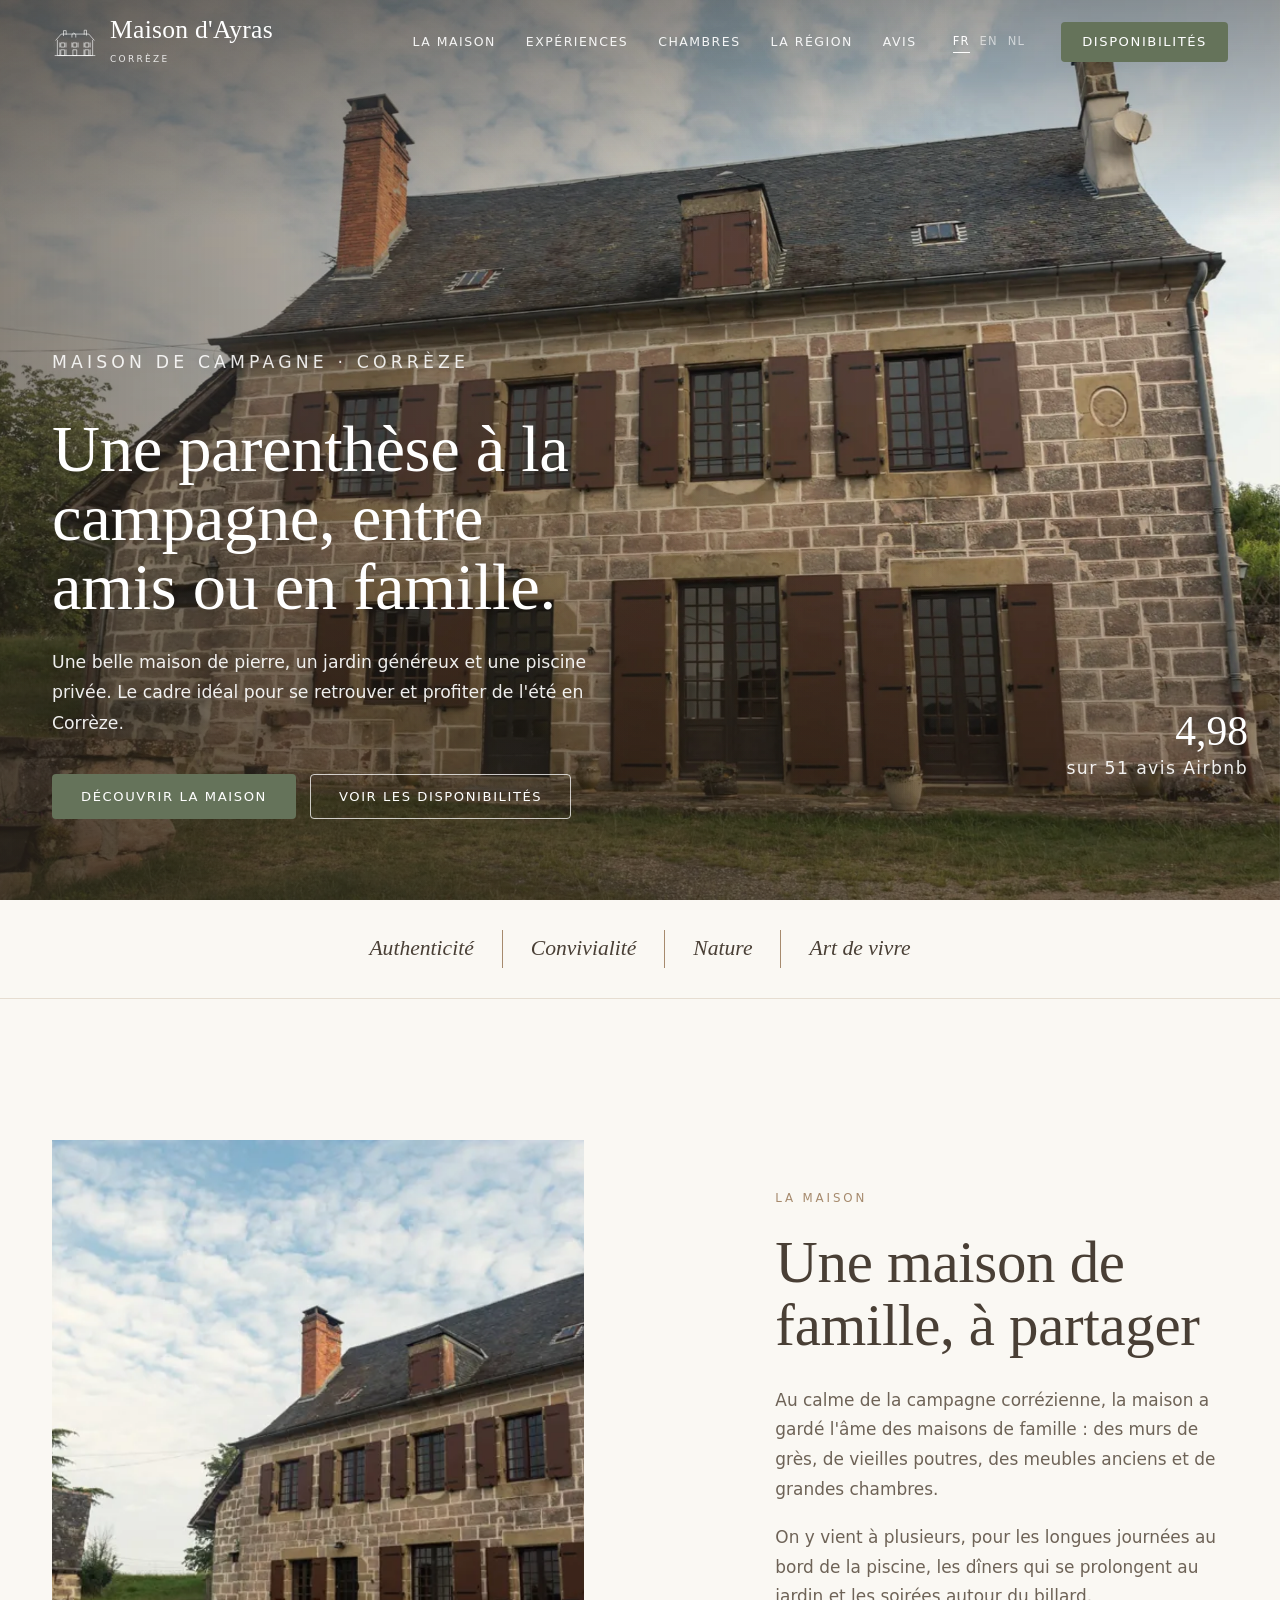
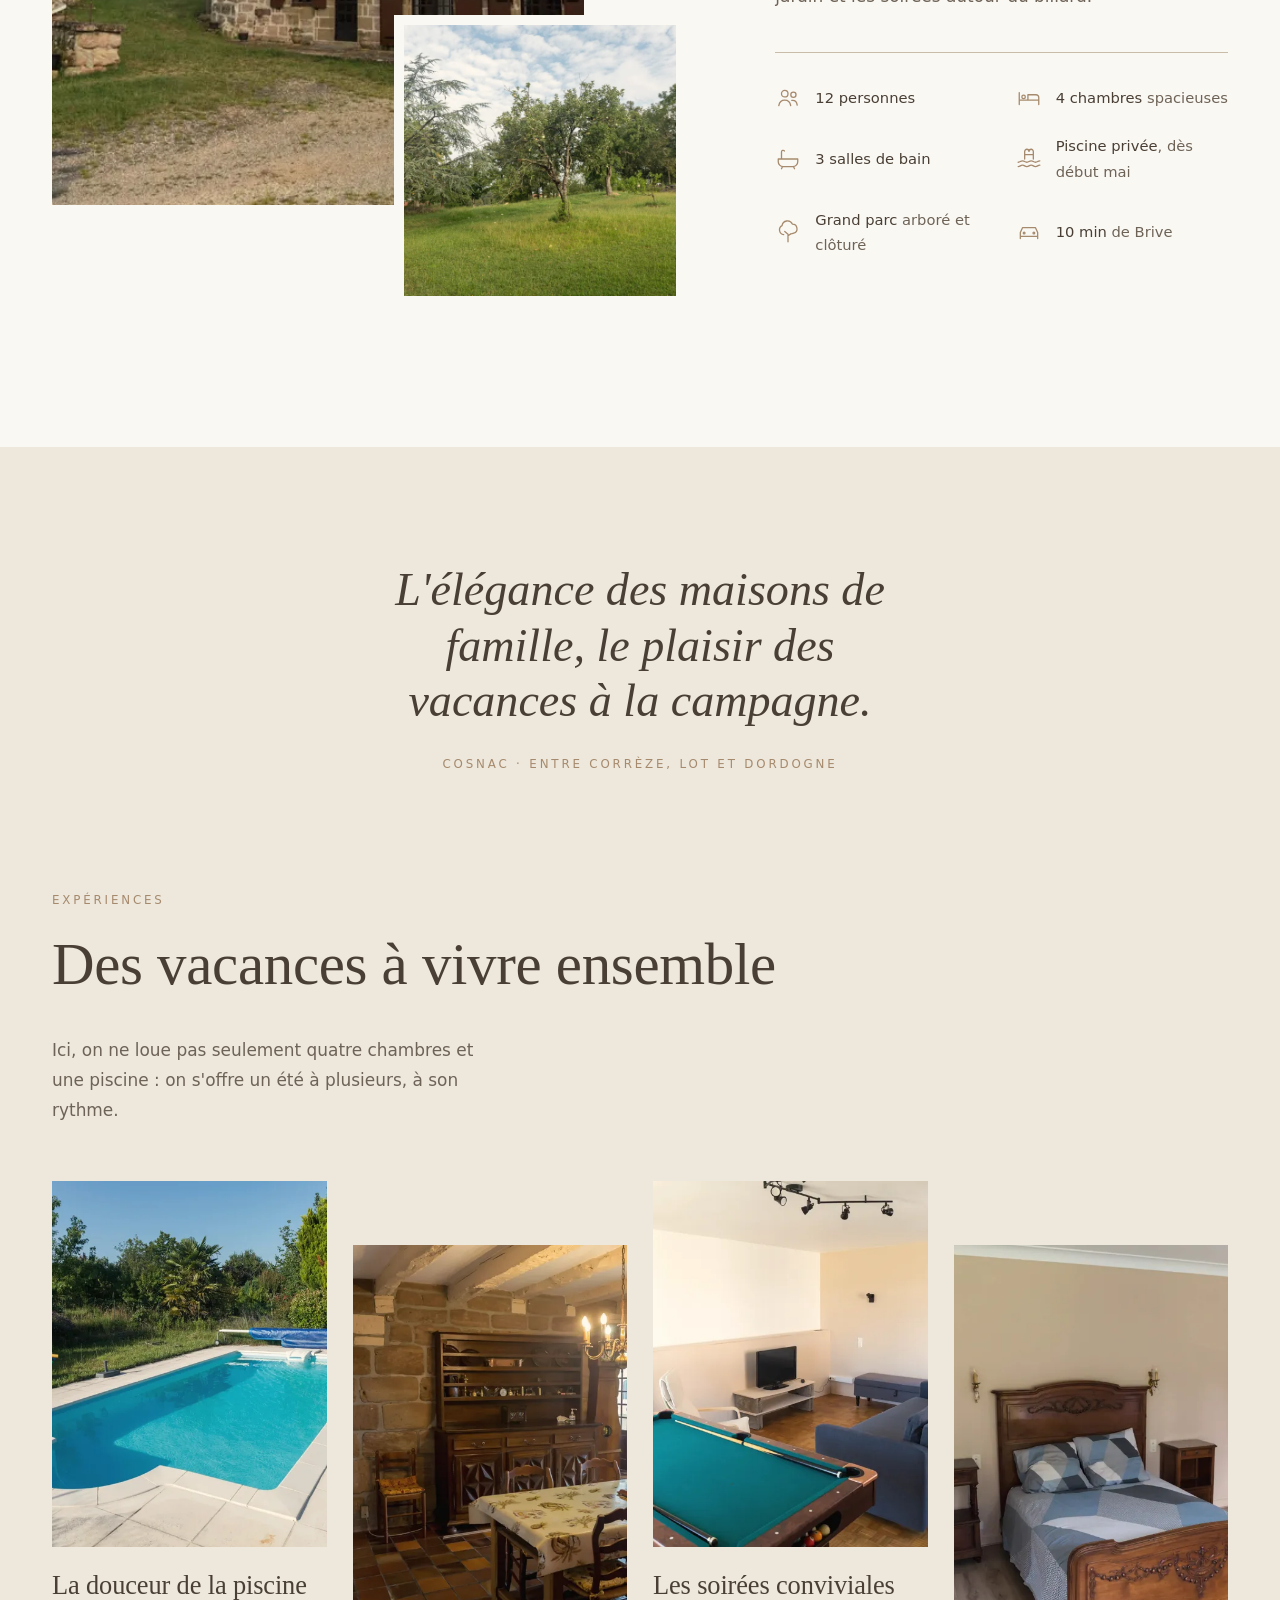
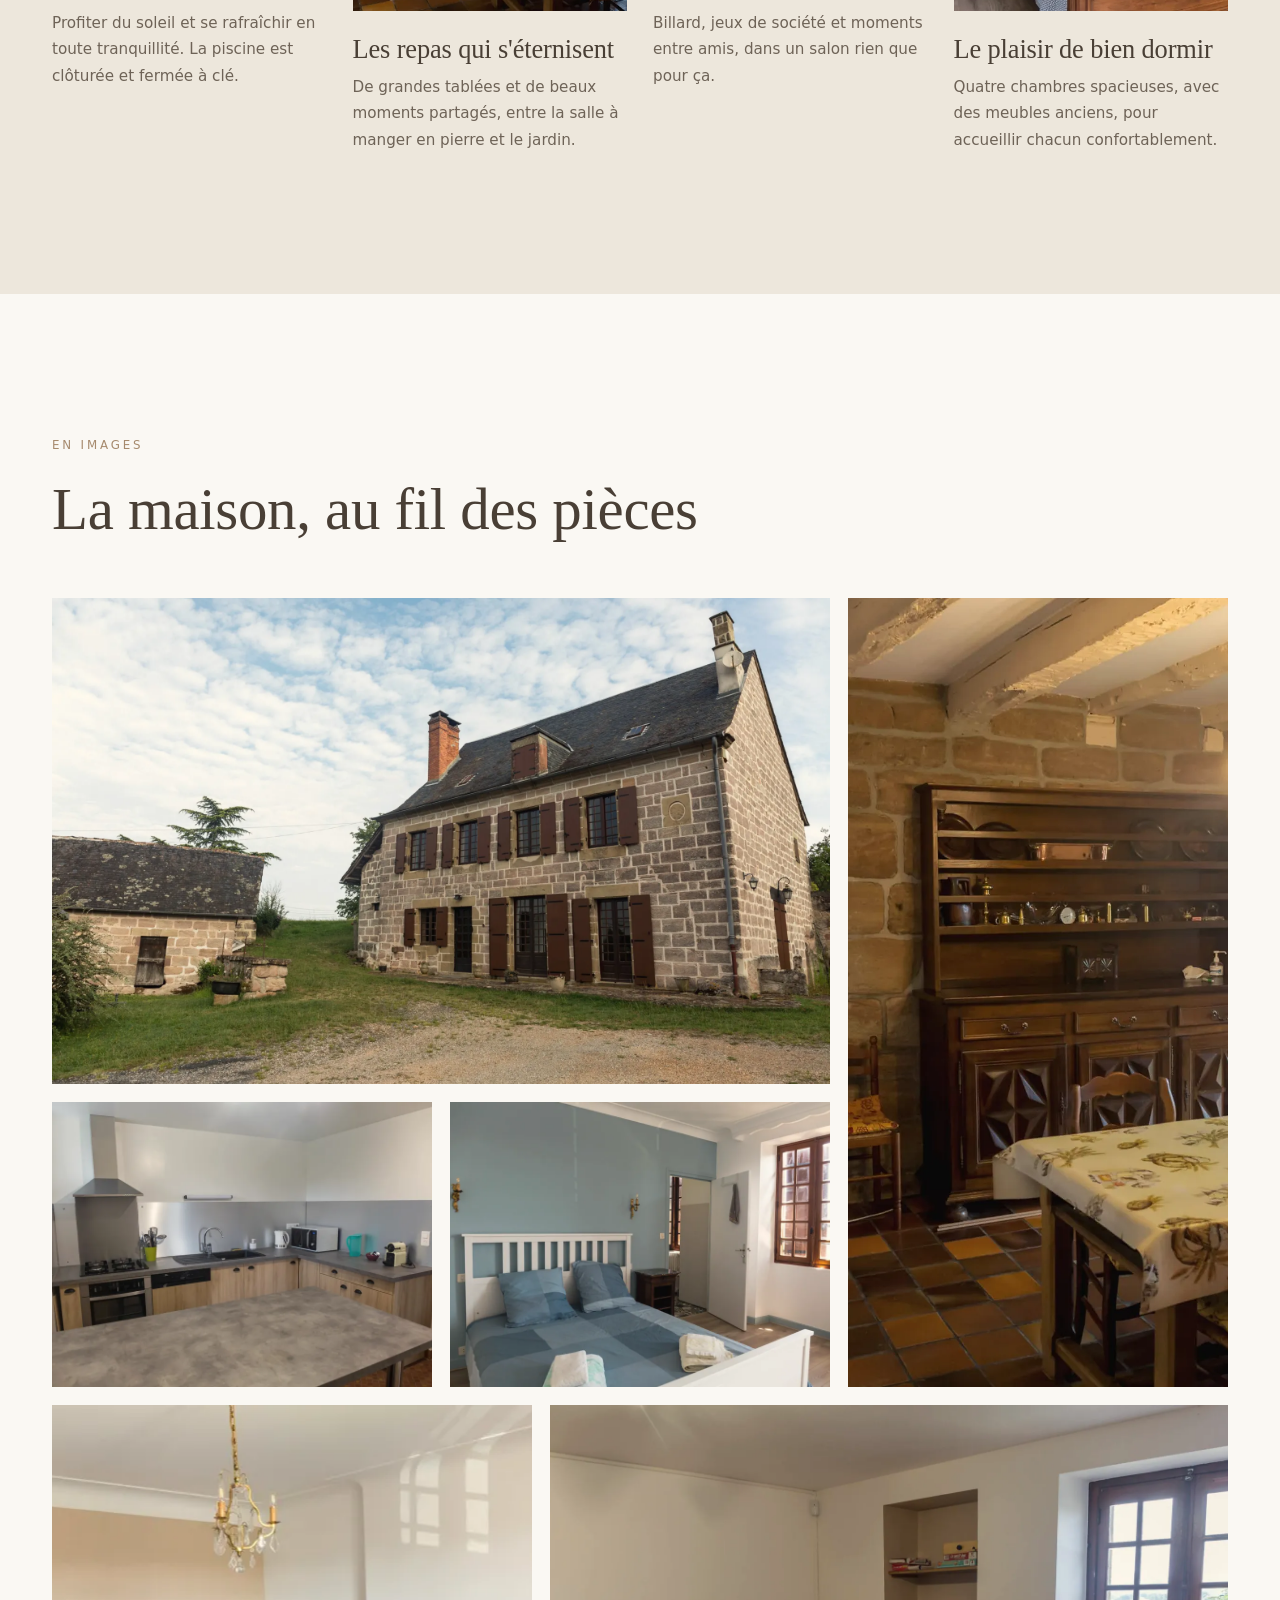
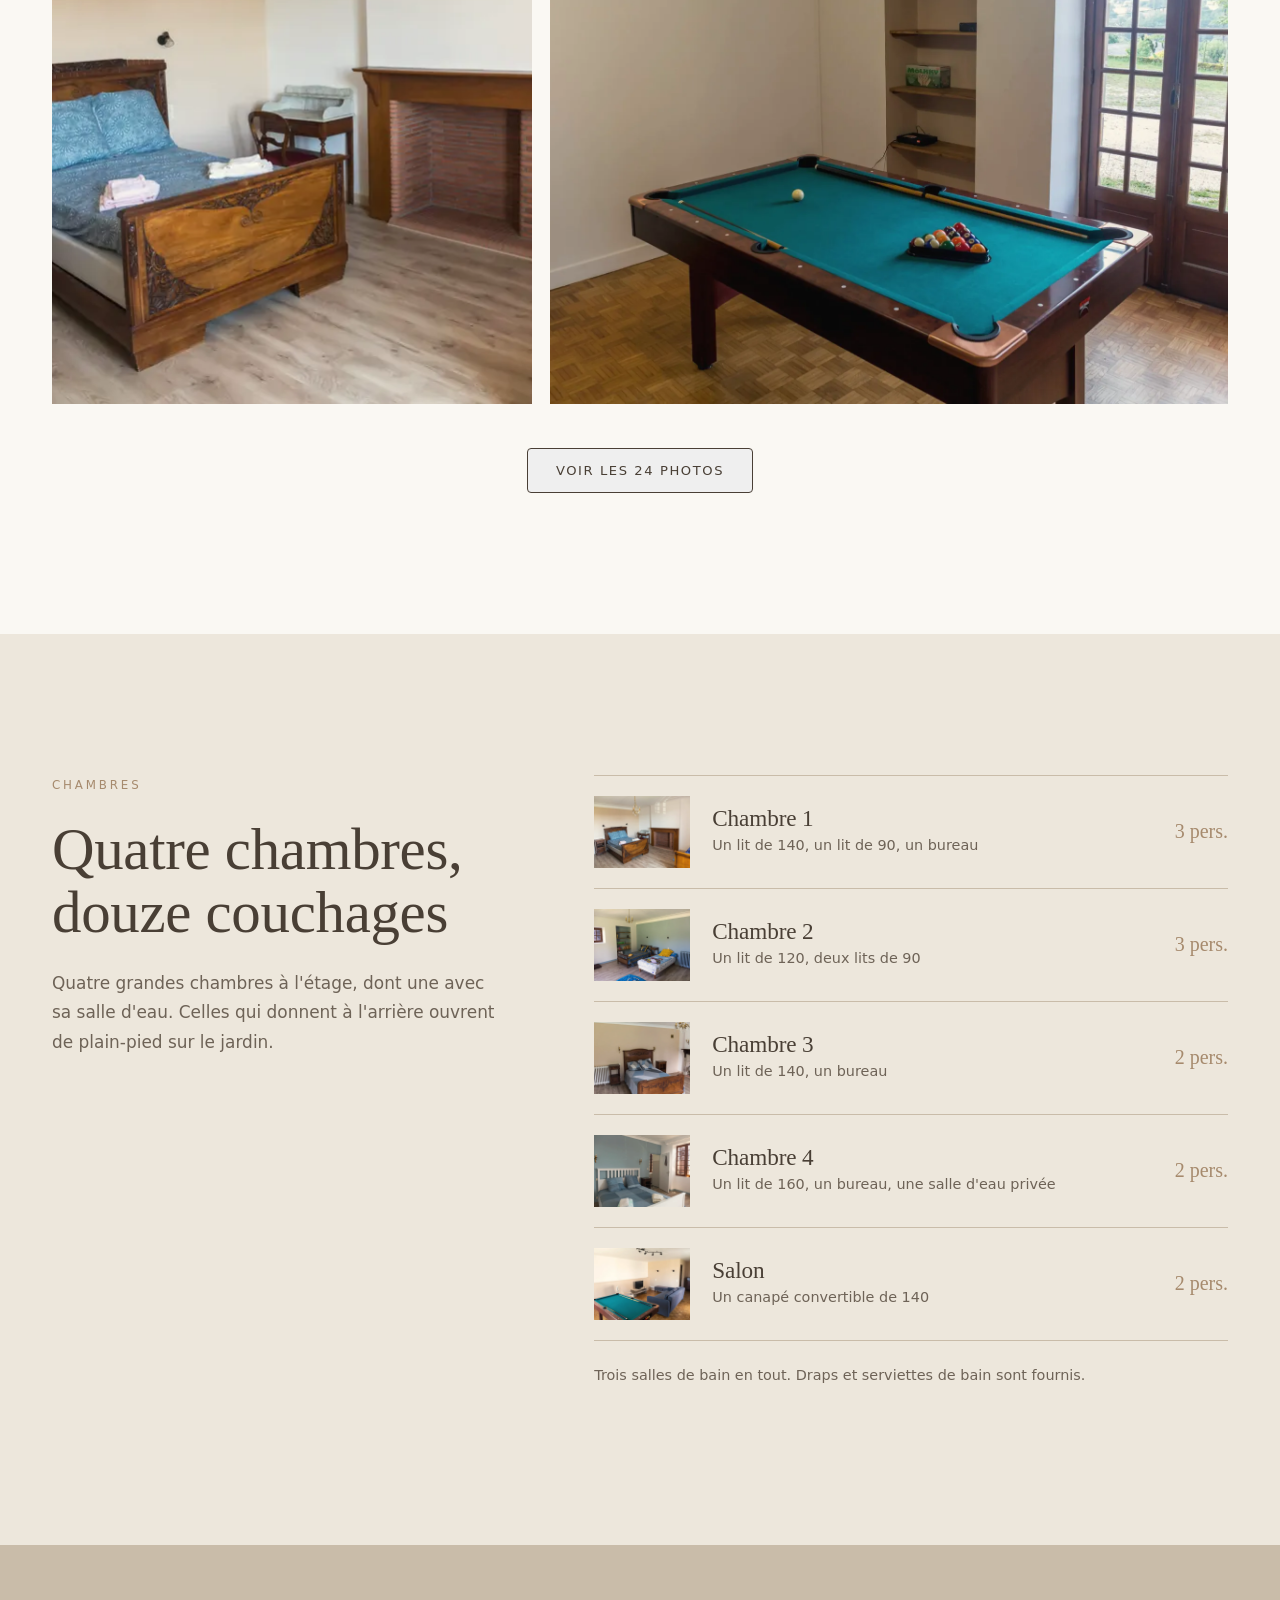
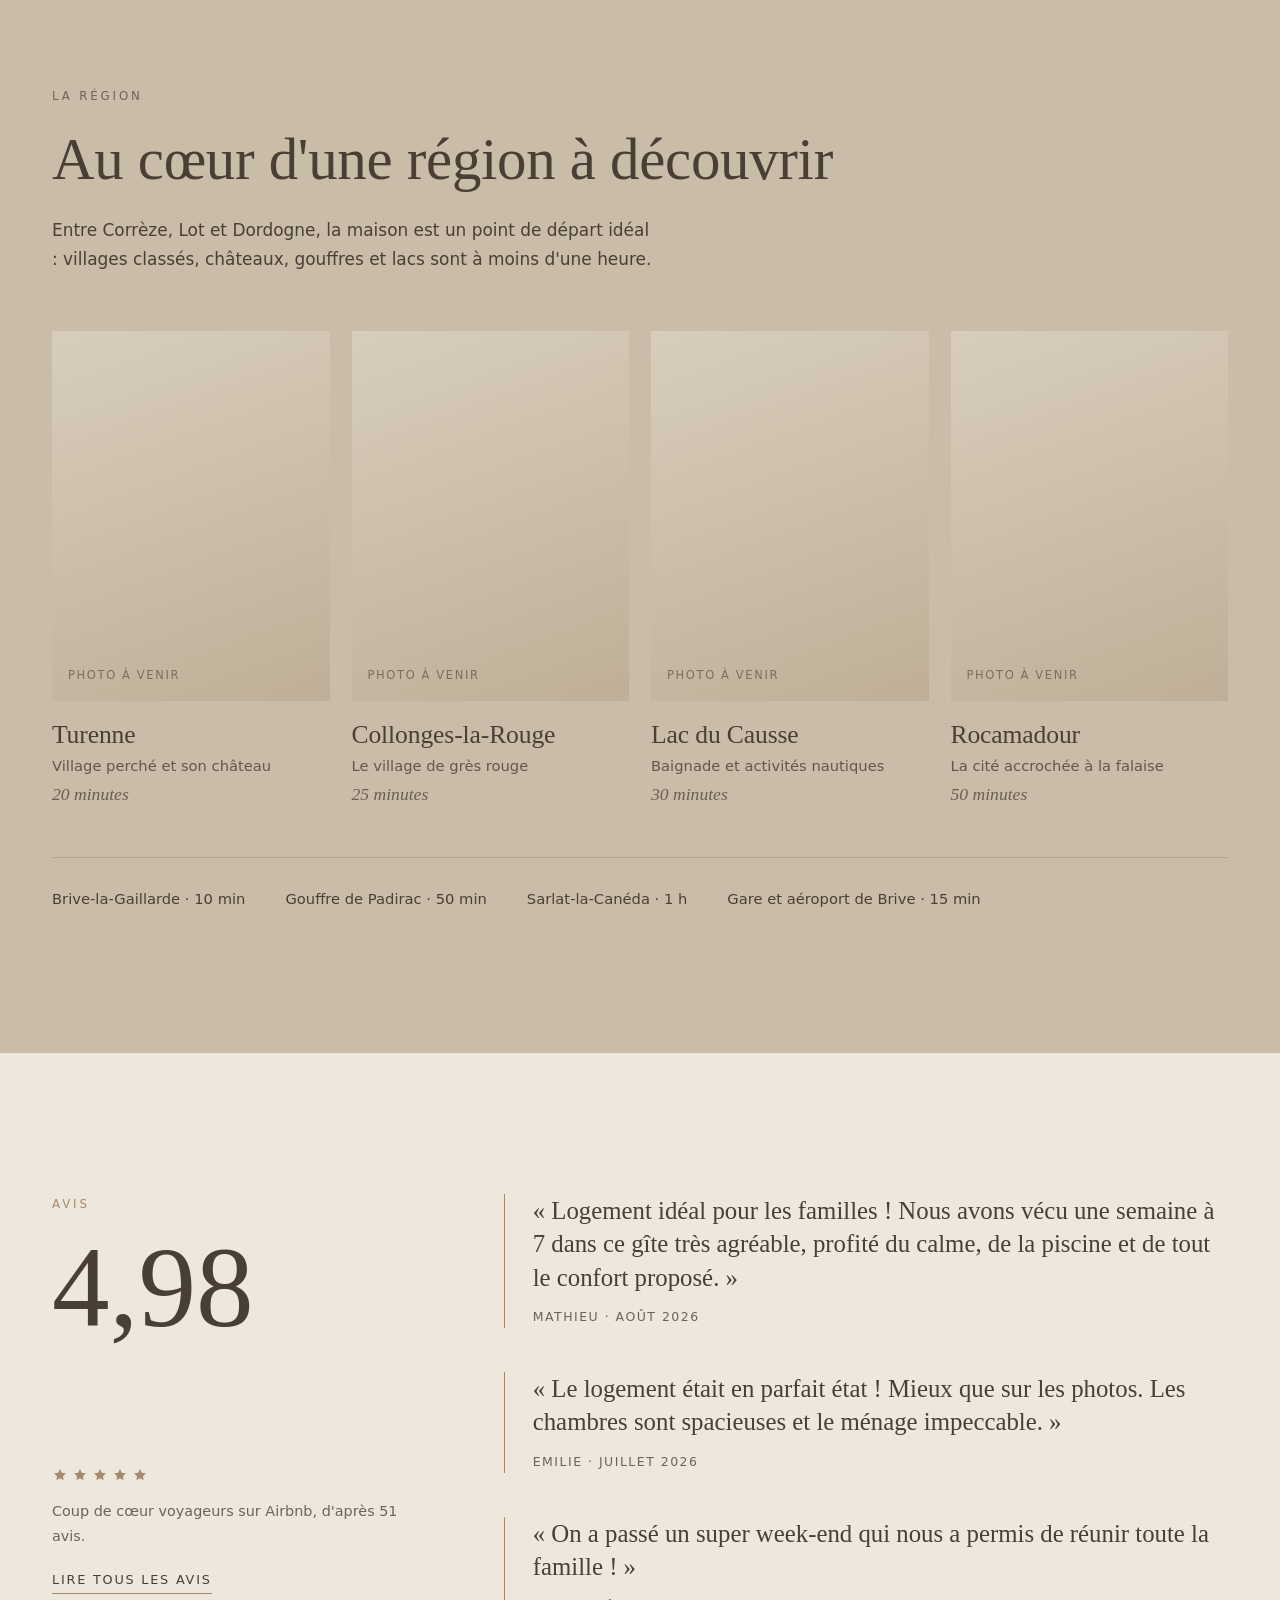
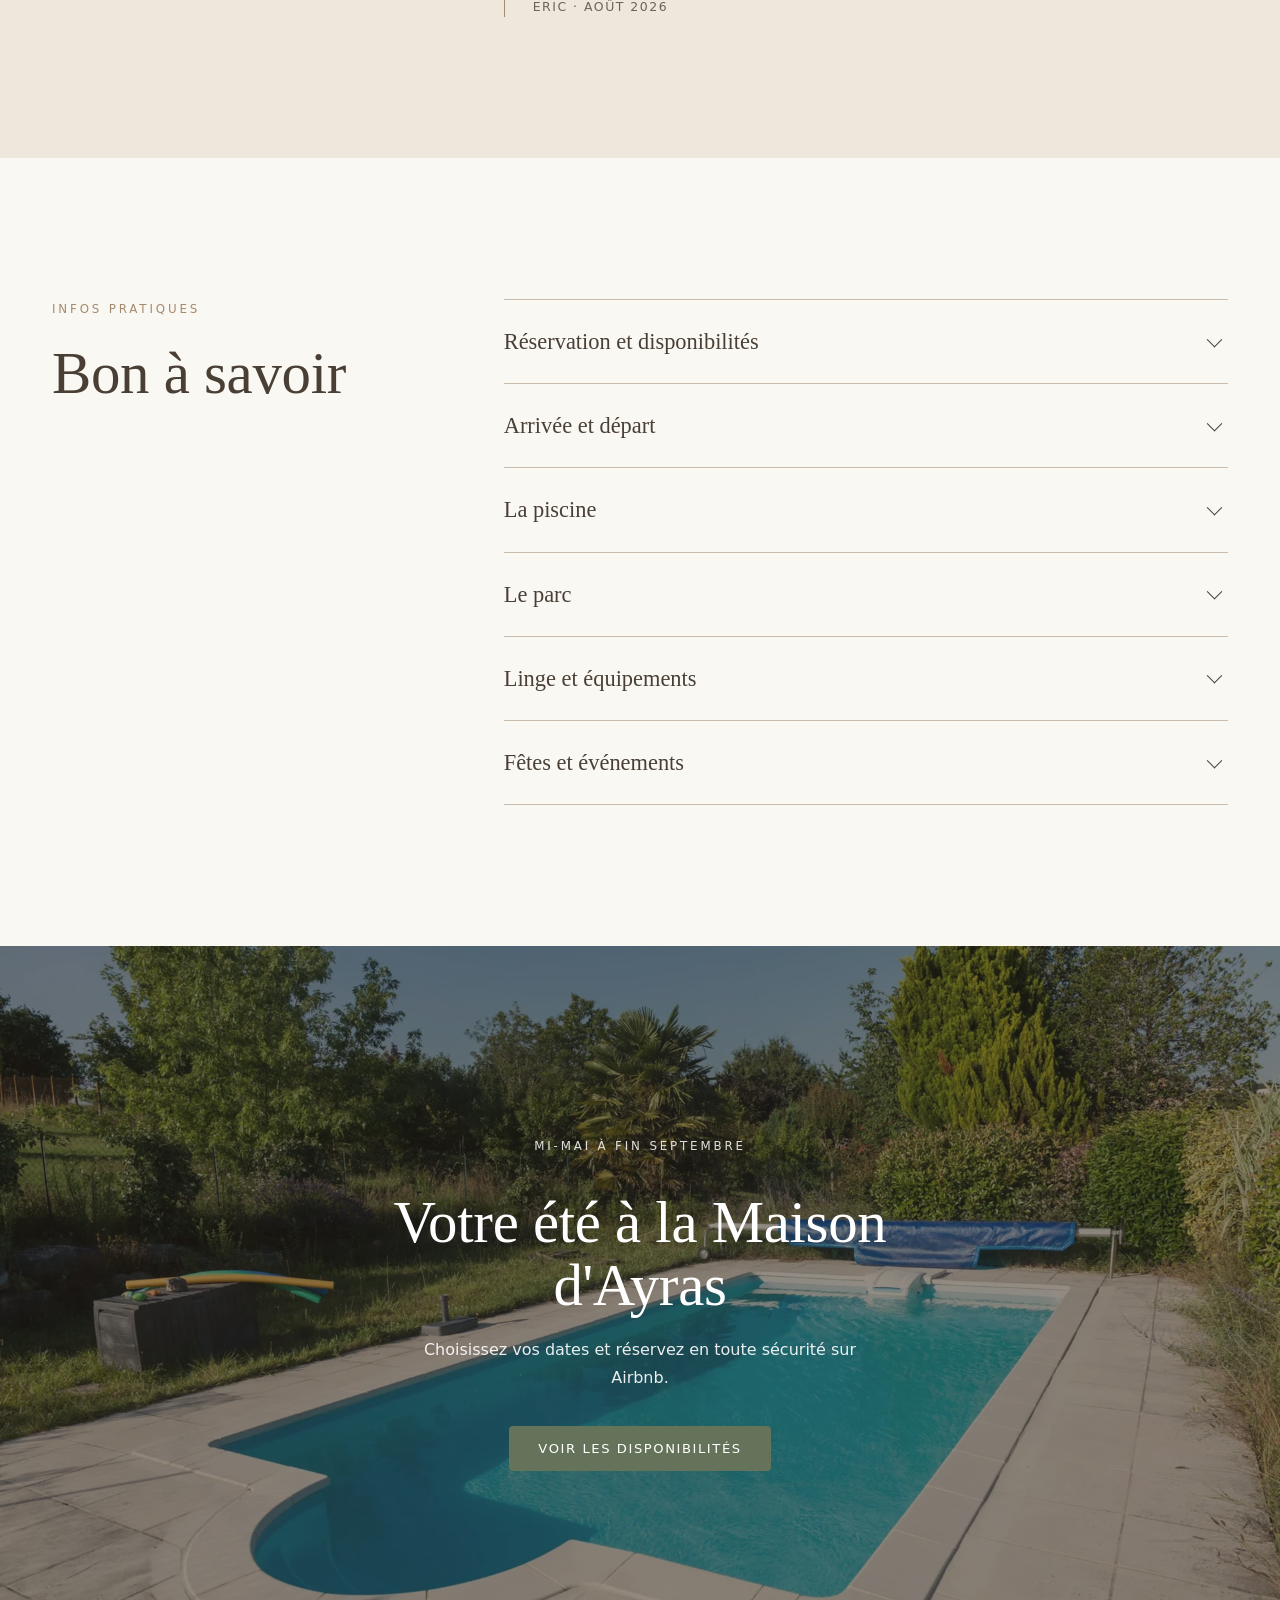
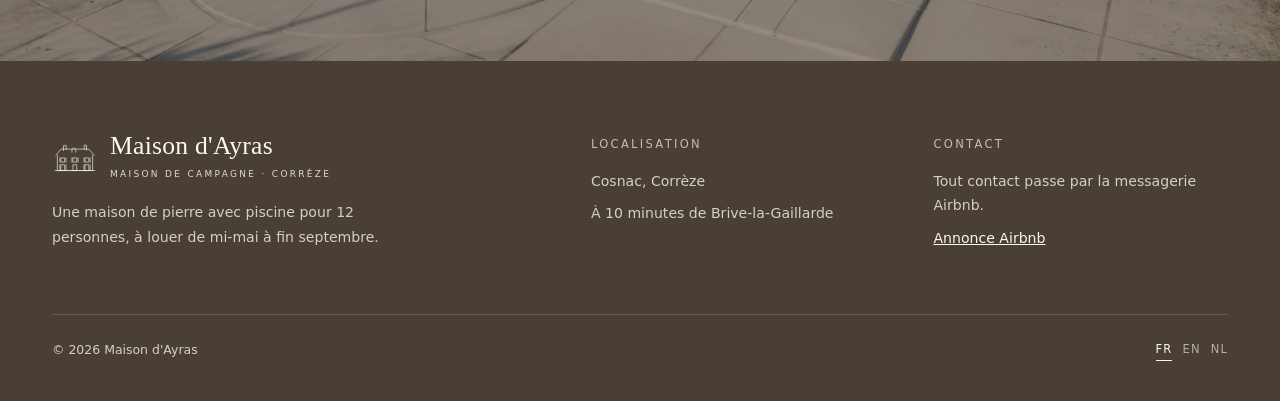
==== commit f393c1b2: "Change contact details to Airbnb messaging FR Updated contact information to indicate all inquiries " ====
--- a/docs/index.html
+++ b/docs/index.html
@@ -437,7 +437,7 @@
         <p style="max-width:38ch">Une maison de pierre avec piscine pour 12 personnes, à louer de mi-mai à fin septembre.</p>
       </div>
       <div><h4>Localisation</h4><p>Cosnac, Corrèze</p><p>À 10 minutes de Brive-la-Gaillarde</p></div>
-      <div><h4>Contact</h4><p><a href="mailto:contact@maison-ayras.com">contact@maison-ayras.com</a></p><p><a href="https://www.airbnb.fr/rooms/51479937" target="_blank" rel="noopener">Annonce Airbnb</a></p></div>
+      <div><h4>Contact</h4><p>Tout contact passe par la messagerie Airbnb.</p><p><a href="https://www.airbnb.fr/rooms/51479937" target="_blank" rel="noopener">Annonce Airbnb</a></p></div>
     </div>
     <div class="footer-bottom"><span>© 2026 Maison d'Ayras</span><span class="langs"><a href="./" aria-current="page">FR</a><a href="en/">EN</a><a href="nl/">NL</a></span></div>
   </div>
